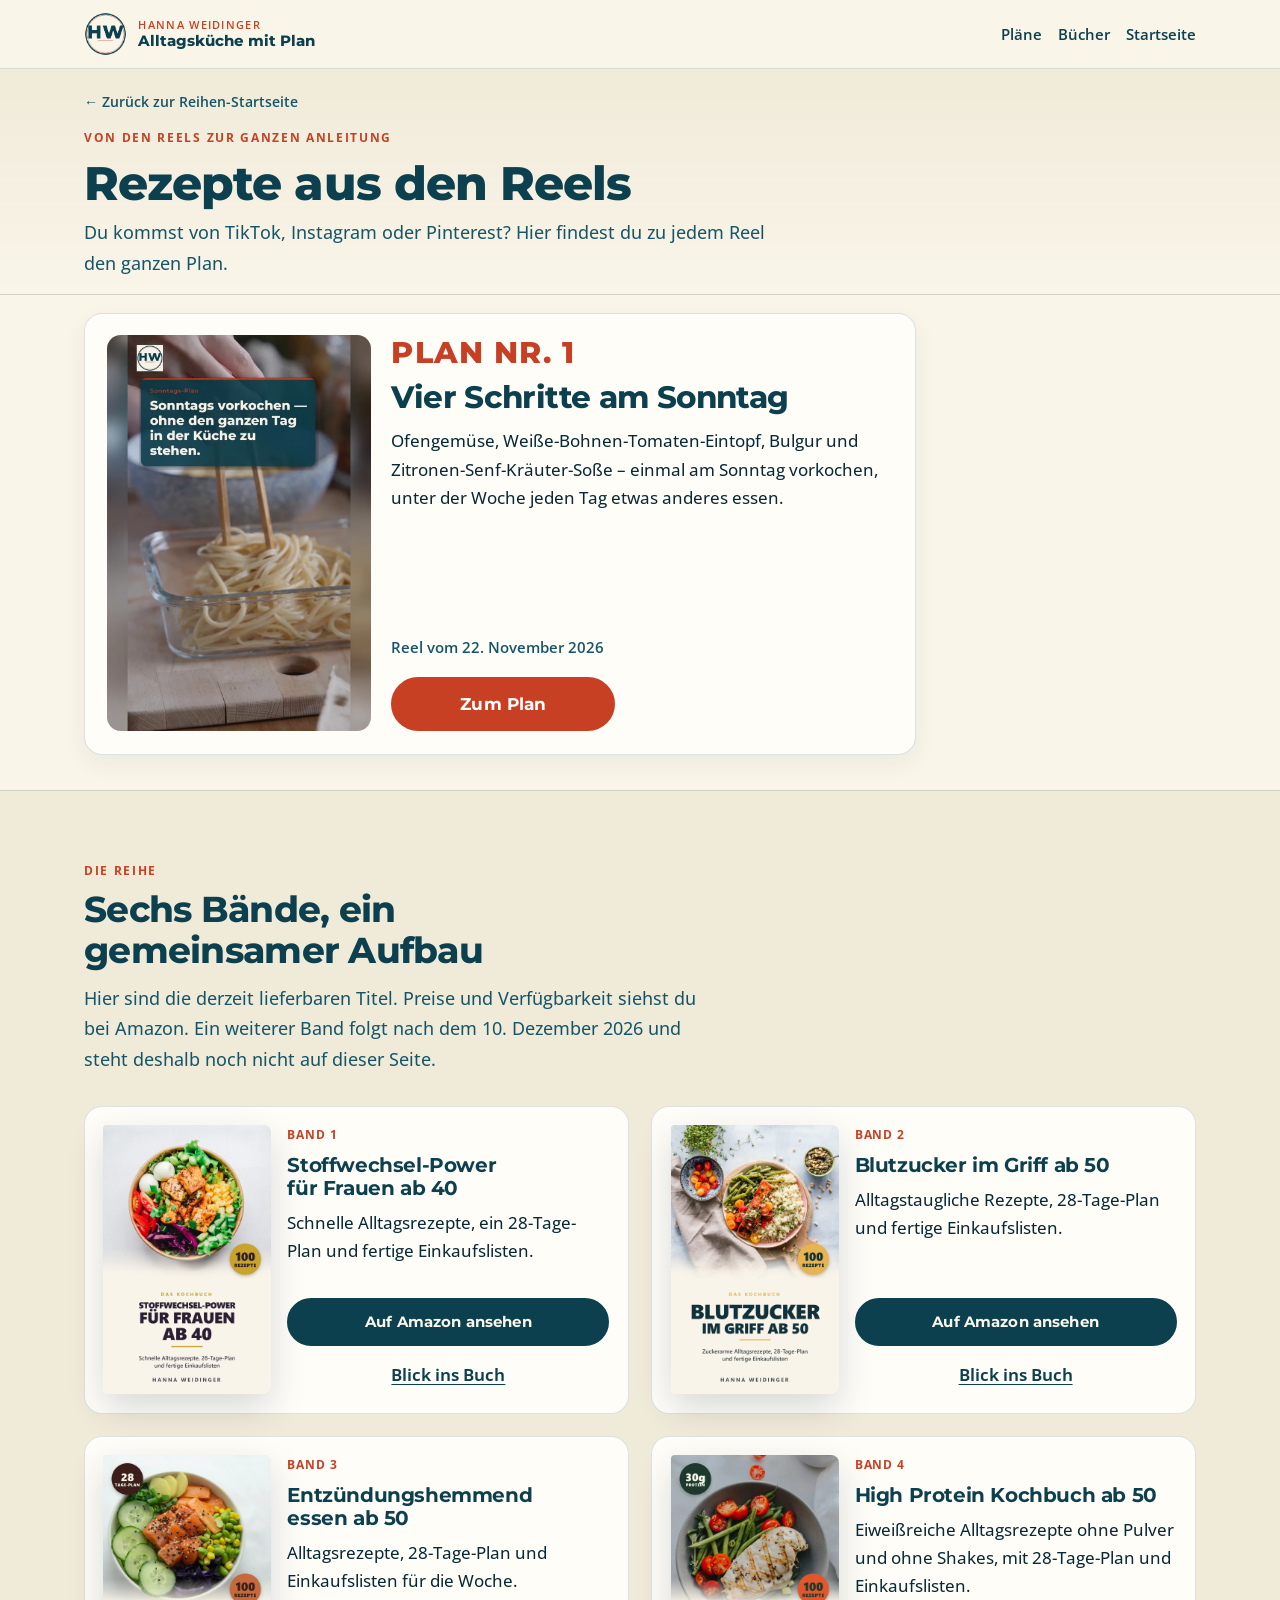
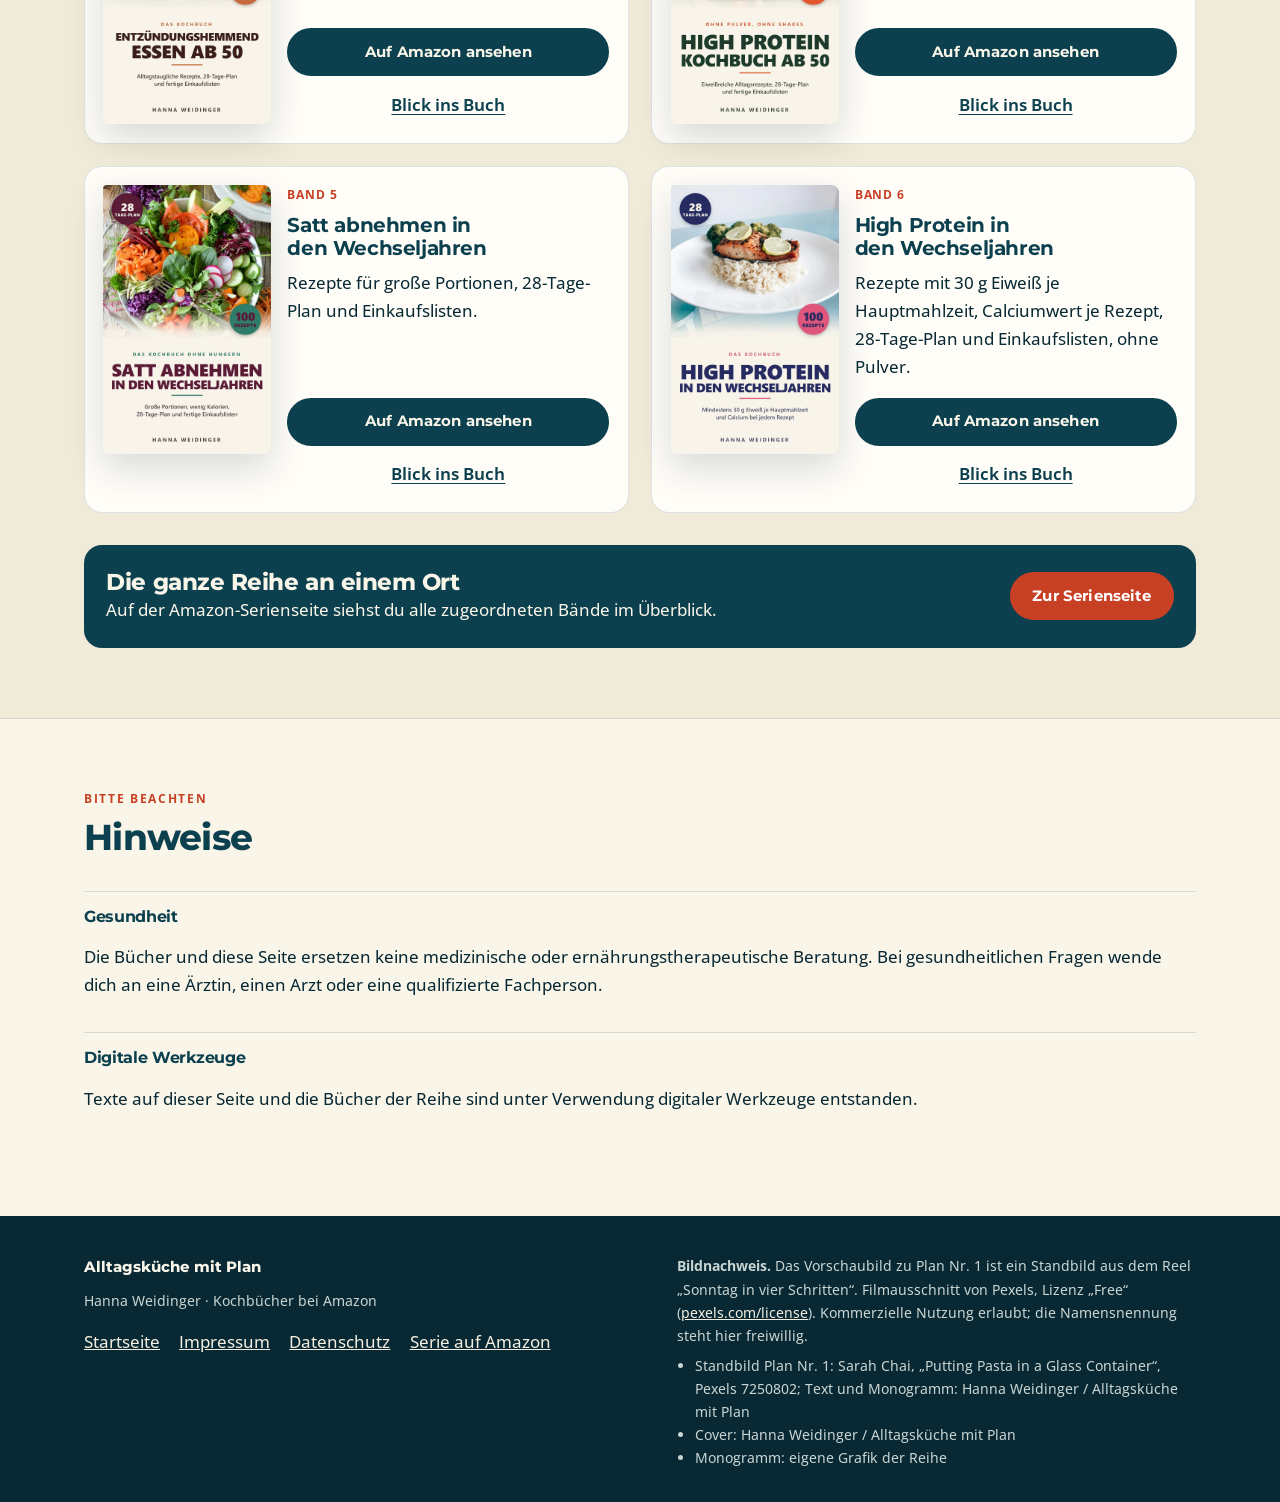
==== reels/index.html @ f283e5f1 "Uebersicht Rezepte aus den Reels (Plan Nr. 1) als Bio-Ziel" ====
<!DOCTYPE html>
<html lang="de-AT">
<head>
  <meta charset="utf-8">
  <meta name="viewport" content="width=device-width, initial-scale=1">
  <title>Rezepte aus den Reels | Alltagsküche mit Plan</title>
  <meta name="description" content="Du kommst von TikTok, Instagram oder Pinterest? Hier findest du zu jedem Reel von Hanna Weidinger den ganzen Plan – aktuell Plan Nr. 1: Vier Schritte am Sonntag.">
  <meta name="robots" content="index, follow">
  <link rel="icon" href="../assets/img/favicon.png" type="image/png">
  <link rel="stylesheet" href="../assets/css/style.css">
</head>
<body>
  <a class="skip" href="#inhalt">Zum Inhalt springen</a>
  <header class="site-header">
    <div class="header-inner">
      <a class="brand" href="../index.html" data-keep-src>
        <img src="../assets/img/logo-hw.png" width="64" height="64" alt="">
        <span class="brand-text">
          <span class="brand-kicker">Hanna Weidinger</span>
          <span class="brand-name">Alltagsküche mit Plan</span>
        </span>
      </a>
      <nav class="nav" aria-label="Seitenabschnitte">
        <a href="#plaene">Pläne</a>
        <a href="#buecher">Bücher</a>
        <a href="../index.html" data-keep-src>Startseite</a>
      </nav>
    </div>
  </header>

  <main id="inhalt">
    <section class="plan-hero reels-hero" aria-labelledby="reels-title">
      <div class="wrap">
        <a class="plan-breadcrumb" href="../index.html" data-keep-src>&larr; Zurück zur Reihen-Startseite</a>
        <p class="eyebrow">Von den Reels zur ganzen Anleitung</p>
        <h1 id="reels-title">Rezepte aus den Reels</h1>
        <p class="lede">Du kommst von TikTok, Instagram oder Pinterest? Hier findest du zu jedem Reel den ganzen Plan.</p>
      </div>
    </section>

    <section class="section section-reels" id="plaene" aria-labelledby="plaene-title">
      <div class="wrap">
        <h2 id="plaene-title" class="visually-hidden">Nummerierte Pläne zu den Reels</h2>
        <script type="application/json" id="reels-data">
{
  "reels": [
    {
      "nr": 1,
      "titel": "Vier Schritte am Sonntag",
      "slug": "sonntag-vier-schritte",
      "datum": "2026-11-22",
      "datum_anzeige": "Reel vom 22. November 2026",
      "beschreibung": "Ofengemüse, Weiße-Bohnen-Tomaten-Eintopf, Bulgur und Zitronen-Senf-Kräuter-Soße – einmal am Sonntag vorkochen, unter der Woche jeden Tag etwas anderes essen.",
      "bild": "../assets/img/reels/plan-01-sonntag.jpg",
      "bild_webp": "../assets/img/reels/plan-01-sonntag.webp",
      "bild_breite": 800,
      "bild_hoehe": 1200,
      "bild_alt": "Standbild aus dem Reel „Vier Schritte am Sonntag“: Hände legen gekochte Nudeln in eine Glasbox, darüber der Text „Sonntags vorkochen — ohne den ganzen Tag in der Küche zu stehen.“",
      "plan_url": "../plan/sonntag-vier-schritte/"
    }
  ]
}
        </script>
        <div class="reel-list" id="reels-list">
          <article class="reel-card" id="plan-1">
            <p class="reel-nr">Plan Nr. 1</p>
            <h2>Vier Schritte am Sonntag</h2>
            <figure class="reel-photo">
              <picture>
                <source type="image/webp" srcset="../assets/img/reels/plan-01-sonntag.webp">
                <img src="../assets/img/reels/plan-01-sonntag.jpg" width="800" height="1200" alt="Standbild aus dem Reel „Vier Schritte am Sonntag“: Hände legen gekochte Nudeln in eine Glasbox, darüber der Text „Sonntags vorkochen — ohne den ganzen Tag in der Küche zu stehen.“" decoding="async" fetchpriority="high">
              </picture>
            </figure>
            <p class="reel-desc">Ofengemüse, Weiße-Bohnen-Tomaten-Eintopf, Bulgur und Zitronen-Senf-Kräuter-Soße – einmal am Sonntag vorkochen, unter der Woche jeden Tag etwas anderes essen.</p>
            <p class="reel-date"><time datetime="2026-11-22">Reel vom 22. November 2026</time></p>
            <a class="btn btn-primary" href="../plan/sonntag-vier-schritte/" data-keep-src>Zum Plan</a>
          </article>
        </div>
      </div>
    </section>

    <section class="section section-alt" id="buecher" aria-labelledby="buecher-title">
      <div class="wrap">
        <div class="section-head">
          <p class="eyebrow">Die Reihe</p>
          <h2 id="buecher-title"><span class="only-before-band7">Sechs Bände, ein gemeinsamer Aufbau</span><span class="only-after-band7">Sieben Bände, ein gemeinsamer Aufbau</span></h2>
          <p class="lede">Hier sind die derzeit lieferbaren Titel. Preise und Verfügbarkeit siehst du bei Amazon. <span class="only-before-band7">Ein weiterer Band folgt nach dem 10. Dezember 2026 und steht deshalb noch nicht auf dieser Seite.</span></p>
        </div>
        <div class="book-grid">

          <article class="book">
            <div class="cover-wrap">
              <picture>
                <source type="image/webp" srcset="../assets/img/covers/B0H8K92LJ7.webp">
                <img src="../assets/img/covers/B0H8K92LJ7.jpg" width="900" height="1440" alt="Cover: Stoffwechsel-Power für Frauen ab 40 – eine bunte Schüssel mit Lachs und Gemüse." loading="lazy" decoding="async">
              </picture>
            </div>
            <div class="book-body">
              <p class="book-kicker">Band 1</p>
              <h3>Stoffwechsel-Power für Frauen ab 40</h3>
              <p>Schnelle Alltagsrezepte, ein 28-Tage-Plan und fertige Einkaufslisten.</p>
              <div class="book-actions">
                <a class="btn btn-petrol" data-amazon="stoffwechsel" href="https://www.amazon.de/dp/B0H8K92LJ7">Auf Amazon ansehen</a>
                <a class="link-look" data-amazon="stoffwechsel" href="https://www.amazon.de/dp/B0H8K92LJ7">Blick ins Buch</a>
              </div>
            </div>
          </article>

          <article class="book">
            <div class="cover-wrap">
              <picture>
                <source type="image/webp" srcset="../assets/img/covers/B0HGND8NGN.webp">
                <img src="../assets/img/covers/B0HGND8NGN.jpg" width="900" height="1440" alt="Cover: Blutzucker im Griff ab 50 – eine Schüssel mit Joghurt, Beeren und Samen." loading="lazy" decoding="async">
              </picture>
            </div>
            <div class="book-body">
              <p class="book-kicker">Band 2</p>
              <h3>Blutzucker im Griff ab 50</h3>
              <p>Alltagstaugliche Rezepte, 28-Tage-Plan und fertige Einkaufslisten.</p>
              <div class="book-actions">
                <a class="btn btn-petrol" data-amazon="blutzucker" href="https://www.amazon.de/dp/B0HGND8NGN">Auf Amazon ansehen</a>
                <a class="link-look" data-amazon="blutzucker" href="https://www.amazon.de/dp/B0HGND8NGN">Blick ins Buch</a>
              </div>
            </div>
          </article>

          <article class="book">
            <div class="cover-wrap">
              <picture>
                <source type="image/webp" srcset="../assets/img/covers/B0HGVFPYQG.webp">
                <img src="../assets/img/covers/B0HGVFPYQG.jpg" width="900" height="1440" alt="Cover: Entzündungshemmend essen ab 50 – Lachs mit Gurke und Kräutern." loading="lazy" decoding="async">
              </picture>
            </div>
            <div class="book-body">
              <p class="book-kicker">Band 3</p>
              <h3>Entzündungshemmend essen ab 50</h3>
              <p>Alltagsrezepte, 28-Tage-Plan und Einkaufslisten für die Woche.</p>
              <div class="book-actions">
                <a class="btn btn-petrol" data-amazon="entzuendungshemmend" href="https://www.amazon.de/dp/B0HGVFPYQG">Auf Amazon ansehen</a>
                <a class="link-look" data-amazon="entzuendungshemmend" href="https://www.amazon.de/dp/B0HGVFPYQG">Blick ins Buch</a>
              </div>
            </div>
          </article>

          <article class="book">
            <div class="cover-wrap">
              <picture>
                <source type="image/webp" srcset="../assets/img/covers/B0HJL24Z7N.webp">
                <img src="../assets/img/covers/B0HJL24Z7N.jpg" width="900" height="1440" alt="Cover: High Protein Kochbuch ab 50 – eine Schüssel mit Hähnchen und buntem Gemüse." loading="lazy" decoding="async">
              </picture>
            </div>
            <div class="book-body">
              <p class="book-kicker">Band 4</p>
              <h3>High Protein Kochbuch ab 50</h3>
              <p>Eiweißreiche Alltagsrezepte ohne Pulver und ohne Shakes, mit 28-Tage-Plan und Einkaufslisten.</p>
              <div class="book-actions">
                <a class="btn btn-petrol" data-amazon="highprotein50" href="https://www.amazon.de/dp/B0HJL24Z7N">Auf Amazon ansehen</a>
                <a class="link-look" data-amazon="highprotein50" href="https://www.amazon.de/dp/B0HJL24Z7N">Blick ins Buch</a>
              </div>
            </div>
          </article>

          <article class="book">
            <div class="cover-wrap">
              <picture>
                <source type="image/webp" srcset="../assets/img/covers/B0HL6VFT3N.webp">
                <img src="../assets/img/covers/B0HL6VFT3N.jpg" width="900" height="1440" alt="Cover: Satt abnehmen in den Wechseljahren – eine Schüssel mit buntem Gemüse und Hülsenfrüchten." loading="lazy" decoding="async">
              </picture>
            </div>
            <div class="book-body">
              <p class="book-kicker">Band 5</p>
              <h3>Satt abnehmen in den Wechseljahren</h3>
              <p>Rezepte für große Portionen, 28-Tage-Plan und Einkaufslisten.</p>
              <div class="book-actions">
                <a class="btn btn-petrol" data-amazon="wechseljahre" href="https://www.amazon.de/dp/B0HL6VFT3N">Auf Amazon ansehen</a>
                <a class="link-look" data-amazon="wechseljahre" href="https://www.amazon.de/dp/B0HL6VFT3N">Blick ins Buch</a>
              </div>
            </div>
          </article>

          <article class="book">
            <div class="cover-wrap">
              <picture>
                <source type="image/webp" srcset="../assets/img/covers/B0HP7FHZK2.webp">
                <img src="../assets/img/covers/B0HP7FHZK2.jpg" width="900" height="1440" alt="Cover: High Protein in den Wechseljahren – Lachs auf Reis mit Gemüse." loading="lazy" decoding="async">
              </picture>
            </div>
            <div class="book-body">
              <p class="book-kicker">Band 6</p>
              <h3>High Protein in den Wechseljahren</h3>
              <p>Rezepte mit 30&nbsp;g Eiweiß je Hauptmahlzeit, Calciumwert je Rezept, 28-Tage-Plan und Einkaufslisten, ohne Pulver.</p>
              <div class="book-actions">
                <a class="btn btn-petrol" data-amazon="highproteinwj" href="https://www.amazon.de/dp/B0HP7FHZK2">Auf Amazon ansehen</a>
                <a class="link-look" data-amazon="highproteinwj" href="https://www.amazon.de/dp/B0HP7FHZK2">Blick ins Buch</a>
              </div>
            </div>
          </article>

          <!-- Band 7 Meal Prep. Ausgeblendet, bis SHOW_BAND7_MEALPREP in assets/js/amazon-links.js auf true steht (ab/nach 10.12.2026). -->
          <article class="book" data-band="mealprep" hidden>
            <div class="cover-wrap">
              <picture>
                <source type="image/webp" srcset="../assets/img/covers/B0HRT6TCG7.webp">
                <img src="../assets/img/covers/B0HRT6TCG7.jpg" width="900" height="1440" alt="Cover: Meal Prep für die Arbeitswoche – vorbereitete Boxen mit Curry, Reis, Avocado und Gemüse." loading="lazy" decoding="async">
              </picture>
            </div>
            <div class="book-body">
              <p class="book-kicker">Band 7</p>
              <h3>Meal Prep für die Arbeitswoche</h3>
              <p>Das Kochbuch mit 8 Wochenplänen und 100 Gerichten: sonntags vorkochen, jeden Tag anders.</p>
              <div class="book-actions">
                <a class="btn btn-petrol" data-amazon="mealprep" href="https://www.amazon.de/dp/B0HRT6TCG7">Auf Amazon ansehen</a>
                <a class="link-look" data-amazon="mealprep" href="https://www.amazon.de/dp/B0HRT6TCG7">Blick ins Buch</a>
              </div>
            </div>
          </article>

        </div>

        <div class="series-cta">
          <div>
            <h2>Die ganze Reihe an einem Ort</h2>
            <p>Auf der Amazon-Serienseite siehst du alle zugeordneten Bände im Überblick.</p>
          </div>
          <a class="btn btn-primary" data-amazon="serie" href="https://www.amazon.de/dp/B0HHGNQ95L">Zur Serienseite</a>
        </div>
      </div>
    </section>

    <section class="section" id="hinweise" aria-labelledby="hinweise-title">
      <div class="wrap">
        <div class="section-head">
          <p class="eyebrow">Bitte beachten</p>
          <h2 id="hinweise-title">Hinweise</h2>
        </div>
        <div class="notes">
          <div class="note">
            <h3>Gesundheit</h3>
            <p>Die Bücher und diese Seite ersetzen keine medizinische oder ernährungstherapeutische Beratung. Bei gesundheitlichen Fragen wende dich an eine Ärztin, einen Arzt oder eine qualifizierte Fachperson.</p>
          </div>
          <div class="note">
            <h3>Digitale Werkzeuge</h3>
            <p>Texte auf dieser Seite und die Bücher der Reihe sind unter Verwendung digitaler Werkzeuge entstanden.</p>
          </div>
        </div>
      </div>
    </section>
  </main>

  <footer class="site-footer">
    <div class="wrap footer-grid">
      <div>
        <p class="brand-name" style="font-family:Montserrat,sans-serif;font-weight:750;color:#f9f5e9;margin:0 0 .6rem;">Alltagsküche mit Plan</p>
        <p class="credits" style="margin:0 0 1rem;">Hanna Weidinger · Kochbücher bei Amazon</p>
        <div class="footer-links">
          <a href="../index.html" data-keep-src>Startseite</a>
          <a href="../impressum.html">Impressum</a>
          <a href="../datenschutz.html">Datenschutz</a>
          <a data-amazon="serie" href="https://www.amazon.de/dp/B0HHGNQ95L">Serie auf Amazon</a>
        </div>
      </div>
      <div class="credits">
        <p style="margin:0 0 .4rem;"><strong>Bildnachweis.</strong> Das Vorschaubild zu Plan Nr. 1 ist ein Standbild aus dem Reel „Sonntag in vier Schritten“. Filmausschnitt von Pexels, Lizenz „Free“ (<a href="https://www.pexels.com/license/">pexels.com/license</a>). Kommerzielle Nutzung erlaubt; die Namensnennung steht hier freiwillig.</p>
        <ul>
          <li>Standbild Plan Nr. 1: Sarah Chai, „Putting Pasta in a Glass Container“, Pexels 7250802; Text und Monogramm: Hanna Weidinger / Alltagsküche mit Plan</li>
          <li>Cover: Hanna Weidinger / Alltagsküche mit Plan</li>
          <li>Monogramm: eigene Grafik der Reihe</li>
        </ul>
      </div>
    </div>
  </footer>
  <script src="../assets/js/amazon-links.js"></script>
  <script src="../assets/js/reels-list.js"></script>
</body>
</html>
---- assets/css/style.css ----
/* Alltagsküche mit Plan — lokale statische Seite, Reihenlook V1b
   Creme 249,245,233 / Petrol 12,64,78 / Tomate 200,64,36
   Schriften lokal, keine externen Requests. */

@font-face {
  font-family: "Montserrat";
  src: url("../fonts/Montserrat-VariableFont_wght.ttf") format("truetype");
  font-weight: 100 900;
  font-style: normal;
  font-display: swap;
}
@font-face {
  font-family: "Open Sans";
  src: url("../fonts/OpenSans-VariableFont_wdth,wght.ttf") format("truetype");
  font-weight: 100 900;
  font-style: normal;
  font-display: swap;
}

:root {
  --creme: #f9f5e9;
  --creme-deep: #f0ead8;
  --petrol: #0c404e;
  --petrol-soft: #165568;
  --petrol-ink: #082833;
  --tomato: #c84024;
  --tomato-deep: #a8331c;
  --paper: #fffdf8;
  --line: rgba(12, 64, 78, 0.14);
  --shadow: 0 14px 36px rgba(8, 40, 51, 0.16);
  --radius: 14px;
  --max: 72rem;
  --header-h: 4.25rem;
  --text: 1.0625rem;
  --leading: 1.65;
}

*, *::before, *::after { box-sizing: border-box; }
html { scroll-behavior: smooth; }
@media (prefers-reduced-motion: reduce) {
  html { scroll-behavior: auto; }
  * { animation: none !important; transition: none !important; }
}
body {
  margin: 0;
  background: var(--creme);
  color: var(--petrol-ink);
  font-family: "Open Sans", "Segoe UI", sans-serif;
  font-size: var(--text);
  font-weight: 450;
  line-height: var(--leading);
}
img { max-width: 100%; height: auto; display: block; }
a { color: var(--petrol-soft); }
a:hover { color: var(--tomato); }
:focus-visible {
  outline: 3px solid var(--tomato);
  outline-offset: 3px;
}

.skip {
  position: absolute;
  left: 1rem;
  top: -4rem;
  background: var(--petrol);
  color: var(--creme);
  padding: 0.6rem 1rem;
  z-index: 200;
}
.skip:focus { top: 0.6rem; }

/* Header */
.site-header {
  position: sticky;
  top: 0;
  z-index: 50;
  background: rgba(249, 245, 233, 0.94);
  backdrop-filter: blur(10px);
  border-bottom: 1px solid var(--line);
}
.header-inner {
  max-width: var(--max);
  margin: 0 auto;
  padding: 0.55rem 1.25rem;
  display: flex;
  align-items: center;
  justify-content: space-between;
  flex-wrap: wrap;
  gap: 0.45rem 1rem;
  min-height: var(--header-h);
}
.brand {
  display: flex;
  align-items: center;
  gap: 0.7rem;
  text-decoration: none;
  color: var(--petrol);
  min-width: 0;
}
.brand img {
  width: 2.7rem;
  height: 2.7rem;
  border-radius: 50%;
  flex-shrink: 0;
}
.brand-text { display: flex; flex-direction: column; line-height: 1.15; }
.brand-kicker {
  font-family: "Open Sans", sans-serif;
  font-size: 0.68rem;
  letter-spacing: 0.12em;
  text-transform: uppercase;
  font-weight: 600;
  color: var(--tomato);
}
.brand-name {
  font-family: "Montserrat", sans-serif;
  font-weight: 750;
  font-size: 0.95rem;
  text-wrap: balance;
}
.nav {
  display: flex;
  flex-wrap: wrap;
  gap: 0.35rem 1rem;
  justify-content: flex-end;
}
.nav a {
  text-decoration: none;
  color: var(--petrol);
  font-weight: 600;
  font-size: 0.92rem;
}
.nav a:hover { color: var(--tomato); }

/* Layout helpers */
.wrap {
  max-width: var(--max);
  margin: 0 auto;
  padding: 0 1.25rem;
}
.section { padding: 3.5rem 0; }
.section-head {
  max-width: 40rem;
  margin-bottom: 2rem;
}
.eyebrow {
  font-family: "Open Sans", sans-serif;
  font-size: 0.75rem;
  font-weight: 700;
  letter-spacing: 0.14em;
  text-transform: uppercase;
  color: var(--tomato);
  margin: 0 0 0.5rem;
}
h1, h2, h3, .display {
  font-family: "Montserrat", sans-serif;
  color: var(--petrol);
  letter-spacing: -0.02em;
  line-height: 1.15;
  text-wrap: balance;
  margin: 0 0 0.7rem;
}
h1, .display { font-weight: 800; font-size: clamp(2rem, 6vw, 3.6rem); }
h2 { font-weight: 750; font-size: clamp(1.6rem, 3.4vw, 2.25rem); }
h3 { font-weight: 700; font-size: 1.15rem; }
.lede {
  font-size: 1.15rem;
  color: var(--petrol-soft);
  text-wrap: pretty;
  margin: 0;
}
.muted { color: var(--petrol-soft); }

/* Hero */
.hero {
  position: relative;
  min-height: 26rem;
  height: 74svh;
  max-height: 38rem;
  display: grid;
  align-items: end;
  color: var(--petrol-ink);
  isolation: isolate;
}
.hero-photo {
  position: absolute;
  inset: 0;
  z-index: -2;
  width: 100%;
  height: 100%;
  object-fit: cover;
  object-position: center 45%;
}
.hero::after {
  content: "";
  position: absolute;
  inset: 0;
  z-index: -1;
  background:
    linear-gradient(180deg, rgba(8, 40, 51, 0.08) 0%, rgba(8, 40, 51, 0.18) 45%, rgba(8, 40, 51, 0.42) 100%);
}
.hero-inner {
  max-width: var(--max);
  margin: 0 auto;
  padding: 1.5rem 1.25rem 1.6rem;
  width: 100%;
}
.hero-card {
  background: var(--creme);
  color: var(--petrol-ink);
  padding: 1.25rem 1.2rem 1.35rem;
  border-radius: 18px;
  max-width: 34rem;
  box-shadow: var(--shadow);
}
.hero h1 { color: var(--petrol); max-width: 14ch; font-size: clamp(1.75rem, 5.2vw, 3rem); }
.hero .lede { color: var(--petrol-soft); max-width: 36rem; margin-bottom: 1.2rem; }
.hero-actions { display: flex; flex-wrap: wrap; gap: 0.65rem; }

.btn {
  display: inline-flex;
  align-items: center;
  justify-content: center;
  gap: 0.4rem;
  text-decoration: none;
  font-family: "Montserrat", sans-serif;
  font-weight: 700;
  font-size: 0.95rem;
  letter-spacing: 0.01em;
  border-radius: 999px;
  padding: 0.8rem 1.25rem;
  border: 2px solid transparent;
  cursor: pointer;
  line-height: 1.2;
  white-space: nowrap;
}
.btn-primary {
  background: var(--tomato);
  color: #fff;
  border-color: var(--tomato);
}
.btn-primary:hover { background: var(--tomato-deep); border-color: var(--tomato-deep); color: #fff; }
.btn-ghost {
  background: transparent;
  color: var(--creme);
  border-color: rgba(249, 245, 233, 0.7);
}
.btn-ghost:hover { background: var(--creme); color: var(--petrol); }
.btn-petrol {
  background: var(--petrol);
  color: var(--creme);
  border-color: var(--petrol);
}
.btn-petrol:hover { background: var(--petrol-soft); color: var(--creme); }
.btn-line {
  background: transparent;
  color: var(--petrol);
  border-color: var(--petrol);
}
.btn-line:hover { background: var(--petrol); color: var(--creme); }
.btn-block { width: 100%; }

/* Intro */
.intro-grid {
  display: grid;
  gap: 1rem;
  grid-template-columns: 1fr;
}
.point {
  background: var(--paper);
  border: 1px solid var(--line);
  border-radius: var(--radius);
  padding: 1.2rem 1.25rem 1.3rem;
}
.point h3 { margin-bottom: 0.35rem; }
.point p { margin: 0; text-wrap: pretty; }

/* Books */
.book-grid {
  display: grid;
  gap: 1.4rem;
  grid-template-columns: 1fr;
}
.book {
  background: var(--paper);
  border: 1px solid var(--line);
  border-radius: 18px;
  padding: 1rem;
  display: grid;
  gap: 1rem;
  grid-template-columns: 1fr;
  box-shadow: 0 1px 0 rgba(255,255,255,0.8) inset;
}
.cover-wrap {
  margin: 0 auto;
  width: min(100%, 16rem);
}
.cover-wrap picture { display: block; width: 100%; }
.cover-wrap img {
  width: 100%;
  aspect-ratio: 5 / 8;
  object-fit: cover;
  object-position: top center;
  border-radius: 4px 8px 8px 4px;
  box-shadow: var(--shadow);
  background: var(--creme-deep);
}
.only-after-band7 { display: none; }
html[data-show-band7="true"] .only-before-band7 { display: none; }
html[data-show-band7="true"] .only-after-band7 { display: inline; }
.book[hidden] { display: none !important; }
.book-body { display: flex; flex-direction: column; gap: 0.55rem; }
.book-kicker {
  font-size: 0.75rem;
  font-weight: 700;
  letter-spacing: 0.08em;
  text-transform: uppercase;
  color: var(--tomato);
  margin: 0;
}
.book h3 { font-size: 1.25rem; margin: 0; }
.book p { margin: 0; }
.book-actions {
  display: flex;
  flex-direction: column;
  gap: 0.55rem;
  margin-top: auto;
  padding-top: 0.5rem;
}
.link-look {
  text-align: center;
  font-weight: 650;
  text-decoration: underline;
  text-underline-offset: 0.18em;
  color: var(--petrol);
  padding: 0.35rem;
}
.series-cta {
  margin-top: 2rem;
  padding: 1.5rem 1.4rem;
  background: var(--petrol);
  color: var(--creme);
  border-radius: 18px;
  display: flex;
  flex-direction: column;
  gap: 1rem;
  align-items: flex-start;
}
.series-cta h2, .series-cta p { color: var(--creme); margin: 0; }
.series-cta h2 { font-size: 1.45rem; }

/* Recipe */
.recipe {
  display: grid;
  gap: 1.5rem;
}
.recipe-photo {
  border-radius: 18px;
  overflow: hidden;
  box-shadow: var(--shadow);
}
.recipe-photo img {
  width: 100%;
  aspect-ratio: 4 / 5;
  object-fit: cover;
}
.recipe-card {
  background: var(--paper);
  border-radius: 18px;
  border: 1px solid var(--line);
  border-left: 6px solid var(--petrol);
  padding: 1.4rem 1.3rem 1.6rem;
}
.recipe-meta {
  display: flex;
  flex-wrap: wrap;
  gap: 0.5rem 1.1rem;
  margin: 0 0 1rem;
  font-size: 0.9rem;
  font-weight: 600;
  color: var(--petrol-soft);
}
.recipe-note {
  background: var(--creme-deep);
  border-radius: 10px;
  padding: 0.75rem 0.9rem;
  font-size: 0.92rem;
  margin: 0 0 1.1rem;
}
.recipe-card h3, .recipe-card h4 { margin-top: 1rem; font-size: 1.15rem; }
.recipe-card ul, .recipe-card ol { margin: 0.3rem 0 0; padding-left: 1.15rem; }
.recipe-card li { margin: 0.25rem 0; }

/* FAQ */
.faq { display: grid; gap: 0.6rem; }
details {
  background: var(--paper);
  border: 1px solid var(--line);
  border-radius: 12px;
  padding: 0.2rem 1rem;
}
summary {
  cursor: pointer;
  font-family: "Montserrat", sans-serif;
  font-weight: 700;
  color: var(--petrol);
  padding: 0.9rem 0;
  list-style: none;
}
summary::-webkit-details-marker { display: none; }
summary::after {
  content: "+";
  float: right;
  color: var(--tomato);
  font-weight: 800;
}
details[open] summary::after { content: "–"; }
details p { margin: 0 0 1rem; text-wrap: pretty; }

.notes {
  display: grid;
  gap: 1rem;
}
.note {
  border-top: 1px solid var(--line);
  padding-top: 1rem;
}
.note h3 { font-size: 1rem; }

/* Footer + subpages */
.site-footer {
  background: var(--petrol-ink);
  color: #e7efe8;
  padding: 2.4rem 0 2rem;
  margin-top: 1rem;
}
.site-footer a { color: #f3eee0; }
.footer-grid {
  display: grid;
  gap: 1.4rem;
}
.footer-links { display: flex; flex-wrap: wrap; gap: 0.8rem 1.2rem; }
.credits { font-size: 0.88rem; color: #c9d5d3; }
.credits ul { margin: 0.4rem 0 0; padding-left: 1.1rem; }
.placeholder {
  display: inline;
  background: #ffe08a;
  color: #3a2a00;
  font-weight: 700;
  padding: 0.05em 0.28em;
  border-radius: 3px;
  -webkit-box-decoration-break: clone;
  box-decoration-break: clone;
}
.legal {
  padding: 5.5rem 0 3rem;
}
.legal .prose { max-width: 42rem; }
.legal .prose p, .legal .prose li { text-wrap: pretty; }
.legal h1 { font-size: clamp(1.8rem, 4vw, 2.4rem); }

@media (min-width: 640px) {
  .intro-grid { grid-template-columns: repeat(3, 1fr); }
  .book {
    grid-template-columns: 10.5rem 1fr;
    align-items: stretch;
    padding: 1.15rem;
  }
  .cover-wrap { width: 10.5rem; margin: 0; }
  .book-actions { flex-direction: row; flex-wrap: wrap; }
  .book-actions .btn { flex: 1 1 11rem; }
  .book-actions .link-look { flex: 1 1 8rem; align-self: center; }
  .series-cta { flex-direction: row; align-items: center; justify-content: space-between; }
}
@media (min-width: 900px) {
  .book-grid { grid-template-columns: 1fr 1fr; }
  .recipe { grid-template-columns: 0.9fr 1.1fr; align-items: start; }
  .recipe-photo img { aspect-ratio: 4 / 5; }
  .footer-grid { grid-template-columns: 1.1fr 1fr; }
  .section { padding: 4.4rem 0; }
}

@media (max-width: 639px) {
  .header-inner { padding-top: 0.7rem; padding-bottom: 0.7rem; }
  .nav { width: 100%; justify-content: flex-start; gap: 0.85rem 1.05rem; }
  .brand-kicker { font-size: 0.62rem; }
  .brand-name { font-size: 0.9rem; }
  .hero { min-height: 26rem; height: 28rem; max-height: 30rem; }
  .hero-photo { object-position: center 38%; }
  .hero-inner { padding: 0.7rem 1rem 0.85rem; }
  .hero-card { padding: 0.85rem 0.95rem 1rem; }
  .hero h1 { font-size: 1.7rem; margin-bottom: 0.4rem; }
  .hero .lede { font-size: 0.98rem; margin-bottom: 0.75rem; }
  .hero-actions { gap: 0.45rem; }
  .hero-actions .btn { padding: 0.65rem 1rem; font-size: 0.88rem; }
  .header-inner { min-height: 0; padding-top: 0.5rem; padding-bottom: 0.5rem; }
  .brand img { width: 2.3rem; height: 2.3rem; }
  .book-actions .btn { white-space: nowrap; }
}
@media (min-width: 900px) {
  .hero { min-height: 30rem; height: 72svh; max-height: 40rem; }
  .hero-inner { padding-bottom: 2rem; }
}

/* Impressum / Offenlegung */
.legal-list {
  margin: 1.15rem 0 1.8rem;
  border-top: 1px solid var(--line);
}
.legal-row {
  display: grid;
  grid-template-columns: 1fr;
  gap: 0.25rem 1.4rem;
  padding: 0.85rem 0;
  border-bottom: 1px solid var(--line);
}
.legal-row dt {
  font-family: "Montserrat", sans-serif;
  font-weight: 700;
  font-size: 0.78rem;
  letter-spacing: 0.06em;
  text-transform: uppercase;
  color: var(--petrol);
  margin: 0;
}
.legal-row dd { margin: 0; text-wrap: pretty; }
.legal-note,
.conditional {
  background: var(--paper);
  border: 1px solid var(--line);
  border-radius: 12px;
  padding: 1rem 1.15rem;
  margin: 1.1rem 0 1.4rem;
}
.conditional { border-left: 6px solid var(--tomato); }
.conditional h2,
.legal-note h2 { font-size: 1.05rem; margin-top: 0; }
@media (min-width: 640px) {
  .legal-row {
    grid-template-columns: 15rem 1fr;
    align-items: start;
  }
}

/* Startseite: Hinweis-Banner zum Sonntags-Plan */
.plan-banner-wrap {
  padding: 1.25rem 0 0;
}
.plan-banner {
  background: var(--paper);
  border: 1px solid var(--line);
  border-left: 6px solid var(--tomato);
  border-radius: 16px;
  padding: 1.1rem 1.2rem;
  display: flex;
  flex-direction: column;
  gap: 0.9rem;
  align-items: flex-start;
  box-shadow: 0 6px 20px rgba(8, 40, 51, 0.06);
}
.plan-banner-eyebrow {
  font-size: 0.72rem;
  font-weight: 700;
  letter-spacing: 0.12em;
  text-transform: uppercase;
  color: var(--tomato);
  margin: 0 0 0.25rem;
}
.plan-banner h2 {
  font-size: 1.22rem;
  margin: 0 0 0.25rem;
}
.plan-banner p {
  margin: 0;
  color: var(--petrol-soft);
  text-wrap: pretty;
}
@media (min-width: 720px) {
  .plan-banner {
    flex-direction: row;
    align-items: center;
    justify-content: space-between;
    padding: 1.25rem 1.45rem;
  }
}

/* Unterseite: Sonntags-Plan */
.plan-hero {
  background: linear-gradient(180deg, var(--creme-deep) 0%, var(--creme) 100%);
  border-bottom: 1px solid var(--line);
  padding: 2.3rem 0 2.1rem;
}
.plan-breadcrumb {
  display: inline-flex;
  align-items: center;
  gap: 0.4rem;
  font-size: 0.88rem;
  font-weight: 600;
  text-decoration: none;
  color: var(--petrol-soft);
  margin-bottom: 0.9rem;
}
.plan-breadcrumb:hover { color: var(--tomato); }
.plan-hero h1 {
  font-size: clamp(1.85rem, 5.5vw, 2.95rem);
  max-width: 22ch;
  margin-bottom: 0.65rem;
}
.plan-hero .lede {
  max-width: 44rem;
  margin-bottom: 1.15rem;
}
.plan-meta {
  display: flex;
  flex-wrap: wrap;
  gap: 0.5rem;
  margin: 0 0 1.25rem;
}
.plan-pill {
  background: var(--paper);
  border: 1px solid var(--line);
  border-radius: 999px;
  padding: 0.35rem 0.85rem;
  font-size: 0.86rem;
  font-weight: 600;
  color: var(--petrol);
}
.plan-jump {
  display: flex;
  flex-wrap: wrap;
  gap: 0.55rem;
}
.plan-callout {
  background: var(--paper);
  border: 1px solid var(--line);
  border-left: 6px solid var(--petrol);
  border-radius: var(--radius);
  padding: 1rem 1.15rem;
  margin-top: 1.25rem;
  font-size: 0.95rem;
  max-width: 52rem;
}
.plan-callout p { margin: 0; }
.plan-callout p + p { margin-top: 0.5rem; }

/* 4-Schritte-Übersicht */
.steps-grid {
  display: grid;
  gap: 0.9rem;
  grid-template-columns: 1fr;
}
.step-card {
  background: var(--paper);
  border: 1px solid var(--line);
  border-radius: var(--radius);
  padding: 1.1rem 1.15rem;
}
.step-num {
  font-family: "Montserrat", sans-serif;
  font-size: 0.74rem;
  font-weight: 800;
  letter-spacing: 0.1em;
  text-transform: uppercase;
  color: var(--tomato);
  margin: 0 0 0.25rem;
}
.step-card h3 { margin-bottom: 0.3rem; font-size: 1.1rem; }
.step-card p { margin: 0; font-size: 0.96rem; color: var(--petrol-soft); }
@media (min-width: 640px) {
  .steps-grid { grid-template-columns: repeat(2, 1fr); }
}
@media (min-width: 960px) {
  .steps-grid { grid-template-columns: repeat(4, 1fr); }
}

/* Einkaufsliste (mobil abhakbar + druckbar) */
.shop-toolbar {
  display: flex;
  flex-wrap: wrap;
  align-items: center;
  gap: 0.65rem;
  margin-bottom: 1.25rem;
}
.shop-grid {
  display: grid;
  gap: 1rem;
  grid-template-columns: 1fr;
}
.shop-group {
  background: var(--paper);
  border: 1px solid var(--line);
  border-radius: 16px;
  padding: 1.1rem 1.15rem 1.2rem;
}
.shop-group h3 {
  font-size: 1.05rem;
  margin: 0 0 0.65rem;
  padding-bottom: 0.45rem;
  border-bottom: 1px solid var(--line);
}
.shop-list {
  list-style: none;
  margin: 0;
  padding: 0;
  display: grid;
  gap: 0.2rem;
}
.shop-check label {
  display: flex;
  align-items: flex-start;
  gap: 0.65rem;
  padding: 0.42rem 0.25rem;
  min-height: 2.5rem;
  cursor: pointer;
  border-radius: 8px;
}
.shop-check label:hover { background: var(--creme); }
.shop-check input[type="checkbox"] {
  width: 1.2rem;
  height: 1.2rem;
  margin-top: 0.18rem;
  accent-color: var(--petrol);
  flex-shrink: 0;
  cursor: pointer;
}
.shop-check input[type="checkbox"]:checked + span {
  text-decoration: line-through;
  color: var(--petrol-soft);
  opacity: 0.72;
}
.shop-qty { font-weight: 700; color: var(--petrol); }
.shop-note {
  margin-top: 1rem;
  background: var(--creme-deep);
  border-radius: 12px;
  padding: 0.9rem 1.05rem;
  font-size: 0.94rem;
}
@media (min-width: 720px) {
  .shop-grid { grid-template-columns: repeat(2, 1fr); }
}
@media (min-width: 1020px) {
  .shop-grid { grid-template-columns: repeat(3, 1fr); }
}

/* Sonntags-Ablauf Zeitleiste */
.timeline {
  display: grid;
  gap: 0.75rem;
}
.tl-row {
  background: var(--paper);
  border: 1px solid var(--line);
  border-radius: var(--radius);
  padding: 1rem 1.1rem;
  display: grid;
  gap: 0.45rem 1.2rem;
  grid-template-columns: 1fr;
}
.tl-time {
  font-family: "Montserrat", sans-serif;
  font-weight: 800;
  font-size: 0.95rem;
  color: var(--tomato);
}
.tl-dur {
  display: block;
  font-family: "Open Sans", sans-serif;
  font-size: 0.8rem;
  font-weight: 600;
  color: var(--petrol-soft);
}
.tl-body h3 { font-size: 1.05rem; margin: 0 0 0.25rem; }
.tl-body p { margin: 0; text-wrap: pretty; }
@media (min-width: 640px) {
  .tl-row { grid-template-columns: 10.5rem 1fr; align-items: start; }
}

/* Bausteine Detail */
.baustein-grid {
  display: grid;
  gap: 1.2rem;
  grid-template-columns: 1fr;
}
.baustein-card {
  background: var(--paper);
  border: 1px solid var(--line);
  border-left: 6px solid var(--petrol);
  border-radius: 16px;
  padding: 1.2rem 1.25rem 1.35rem;
}
.baustein-card h3 { font-size: 1.2rem; margin-bottom: 0.45rem; }
.baustein-card h4 {
  font-family: "Montserrat", sans-serif;
  font-size: 0.9rem;
  text-transform: uppercase;
  letter-spacing: 0.06em;
  color: var(--petrol-soft);
  margin: 1rem 0 0.4rem;
}
.baustein-card ul { margin: 0; padding-left: 1.15rem; }
.baustein-card li { margin: 0.22rem 0; }
.baustein-card p { margin: 0.4rem 0 0; text-wrap: pretty; }
@media (min-width: 820px) {
  .baustein-grid { grid-template-columns: repeat(2, 1fr); }
}

/* Lagerung & Mo-Fr */
.storage-grid {
  display: grid;
  gap: 0.95rem;
  grid-template-columns: 1fr;
}
.storage-card {
  background: var(--paper);
  border: 1px solid var(--line);
  border-radius: var(--radius);
  padding: 1.1rem 1.15rem;
}
.storage-card h3 { font-size: 1.05rem; margin-bottom: 0.35rem; }
.storage-card p { margin: 0; text-wrap: pretty; }
@media (min-width: 720px) {
  .storage-grid { grid-template-columns: repeat(2, 1fr); }
}

.week-grid {
  display: grid;
  gap: 1rem;
  grid-template-columns: 1fr;
}
.day-card {
  background: var(--paper);
  border: 1px solid var(--line);
  border-radius: 16px;
  padding: 1.15rem 1.2rem;
}
.day-tag {
  font-family: "Montserrat", sans-serif;
  font-size: 0.74rem;
  font-weight: 800;
  letter-spacing: 0.1em;
  text-transform: uppercase;
  color: var(--tomato);
  margin: 0 0 0.25rem;
}
.day-card h3 { font-size: 1.12rem; margin: 0 0 0.4rem; }
.day-card p { margin: 0; text-wrap: pretty; }
.day-note {
  margin-top: 0.55rem !important;
  font-size: 0.88rem;
  color: var(--petrol-soft);
}
@media (min-width: 720px) {
  .week-grid { grid-template-columns: repeat(2, 1fr); }
}
@media (min-width: 1020px) {
  .week-grid { grid-template-columns: repeat(3, 1fr); }
}

.section-alt {
  background: var(--creme-deep);
  border-top: 1px solid var(--line);
  border-bottom: 1px solid var(--line);
}

/* Hilfsklasse für sichtbare Überschriften nur für Hilfstechniken */
.visually-hidden {
  position: absolute;
  width: 1px;
  height: 1px;
  padding: 0;
  margin: -1px;
  overflow: hidden;
  clip: rect(0, 0, 0, 0);
  white-space: nowrap;
  border: 0;
}

/* Plan-Seite: kleiner Link zur Reels-Übersicht */
.plan-top-links {
  display: flex;
  flex-wrap: wrap;
  gap: 0.35rem 1.25rem;
  align-items: center;
  margin-bottom: 0.9rem;
}
.plan-top-links .plan-breadcrumb { margin-bottom: 0; }
.plan-reels-link {
  font-size: 0.88rem;
  font-weight: 600;
  text-decoration: none;
  color: var(--tomato);
}
.plan-reels-link:hover { color: var(--tomato-deep); }

/* Übersicht /reels/ */
.reel-list {
  display: grid;
  gap: 1.5rem;
  grid-template-columns: 1fr;
  max-width: 52rem;
}
.reel-card {
  background: var(--paper);
  border: 1px solid var(--line);
  border-radius: 18px;
  padding: 1.15rem 1.1rem 1.25rem;
  box-shadow: 0 8px 24px rgba(8, 40, 51, 0.06);
  display: grid;
  gap: 0.7rem 1.25rem;
  grid-template-columns: 1fr;
}
.reel-nr {
  font-family: "Montserrat", sans-serif;
  font-weight: 800;
  font-size: clamp(1.35rem, 6vw, 1.85rem);
  letter-spacing: 0.04em;
  text-transform: uppercase;
  color: var(--tomato);
  margin: 0;
  line-height: 1.15;
}
.reel-card h2 {
  font-size: clamp(1.35rem, 4.8vw, 1.95rem);
  margin: 0;
  text-wrap: balance;
}
.reel-photo {
  margin: 0;
  border-radius: 14px;
  overflow: hidden;
  background: var(--creme-deep);
}
.reel-photo img {
  width: 100%;
  height: auto;
  aspect-ratio: 3 / 2;
  object-fit: cover;
  object-position: center top;
}
.reel-desc {
  margin: 0;
  text-wrap: pretty;
}
.reel-date {
  margin: 0;
  font-size: 0.95rem;
  font-weight: 600;
  color: var(--petrol-soft);
}
.reel-card .btn {
  min-height: 3.15rem;
  font-size: 1.05rem;
  padding: 0.95rem 1.4rem;
  width: 100%;
  margin-top: 0.15rem;
}
/* Auf schmalen Screens das Hero etwas kompakter, damit der Button früher kommt */
.reels-hero {
  padding: 1.15rem 0 1rem;
}
.reels-hero h1 { margin-bottom: 0.45rem; }
.reels-hero .lede { margin-bottom: 0; }
.section-reels { padding-top: 1.1rem; padding-bottom: 2.2rem; }
@media (min-width: 800px) {
  .reel-card {
    grid-template-columns: 16.5rem 1fr;
    grid-template-rows: auto auto 1fr auto auto;
    padding: 1.35rem 1.4rem 1.4rem;
    align-items: start;
  }
  .reel-nr { grid-column: 2; grid-row: 1; }
  .reel-card h2 { grid-column: 2; grid-row: 2; }
  .reel-photo {
    grid-column: 1;
    grid-row: 1 / span 5;
    align-self: stretch;
  }
  .reel-photo img {
    height: 100%;
    aspect-ratio: auto;
    object-position: center 22%;
    min-height: 22rem;
  }
  .reel-desc { grid-column: 2; grid-row: 3; }
  .reel-date { grid-column: 2; grid-row: 4; }
  .reel-card .btn {
    grid-column: 2;
    grid-row: 5;
    width: auto;
    justify-self: start;
    min-width: 14rem;
    margin-top: 0.35rem;
  }
}

/* Druckansicht für Einkaufsliste & Plan */
@media print {
  body { background: #fff; color: #000; font-size: 10.5pt; line-height: 1.4; }
  .site-header, .plan-jump, .shop-toolbar, .no-print, #buecher, #hinweise, .site-footer {
    display: none !important;
  }
  .plan-hero { background: #fff; border-bottom: 1px solid #999; padding: 0 0 10pt; }
  .section { padding: 12pt 0; }
  .section-alt { background: #fff; border: 0; }
  .shop-grid, .baustein-grid, .storage-grid, .week-grid, .steps-grid {
    grid-template-columns: 1fr 1fr !important;
    gap: 8pt;
  }
  .shop-group, .baustein-card, .storage-card, .day-card, .tl-row, .step-card, .plan-callout {
    border: 1px solid #bbb;
    box-shadow: none;
    break-inside: avoid;
    page-break-inside: avoid;
    padding: 8pt;
  }
  .shop-check label { min-height: 0; padding: 2pt 0; }
  h1 { font-size: 18pt; }
  h2 { font-size: 13pt; }
  h3 { font-size: 11pt; }
}
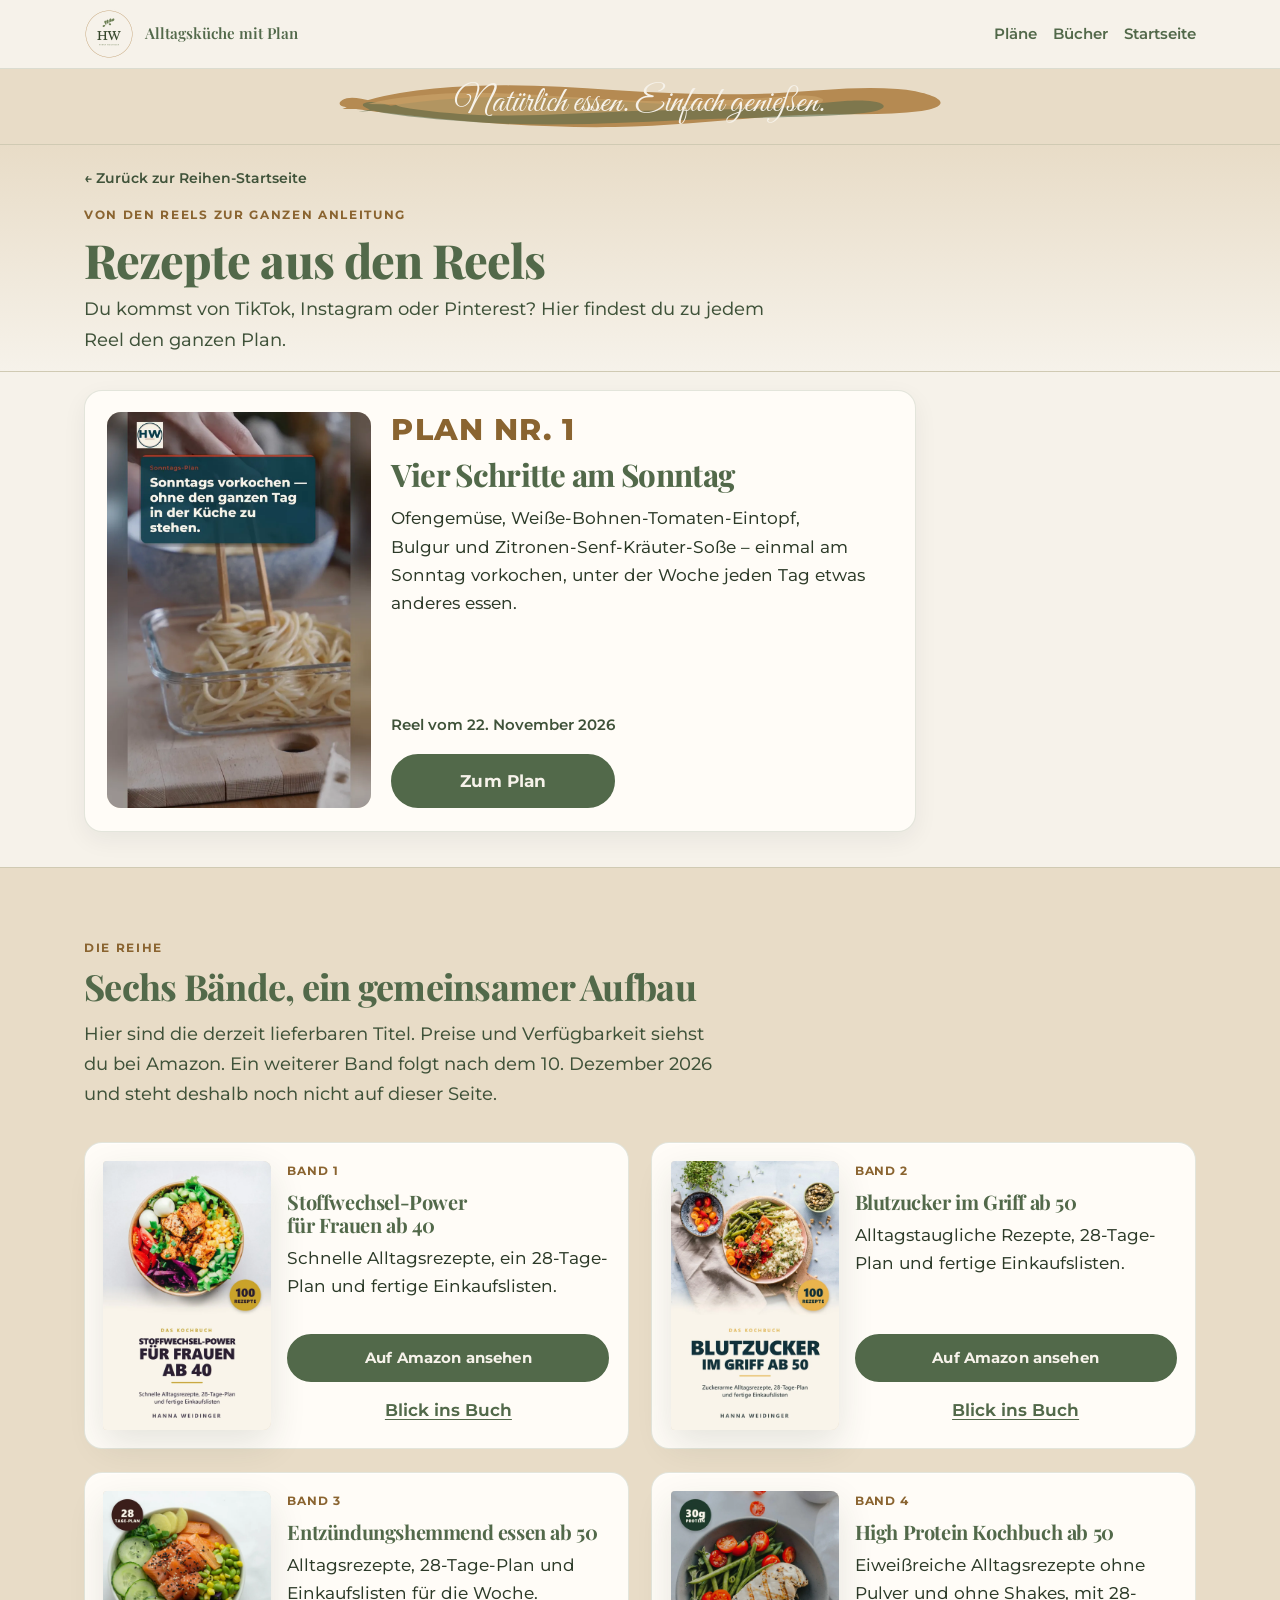
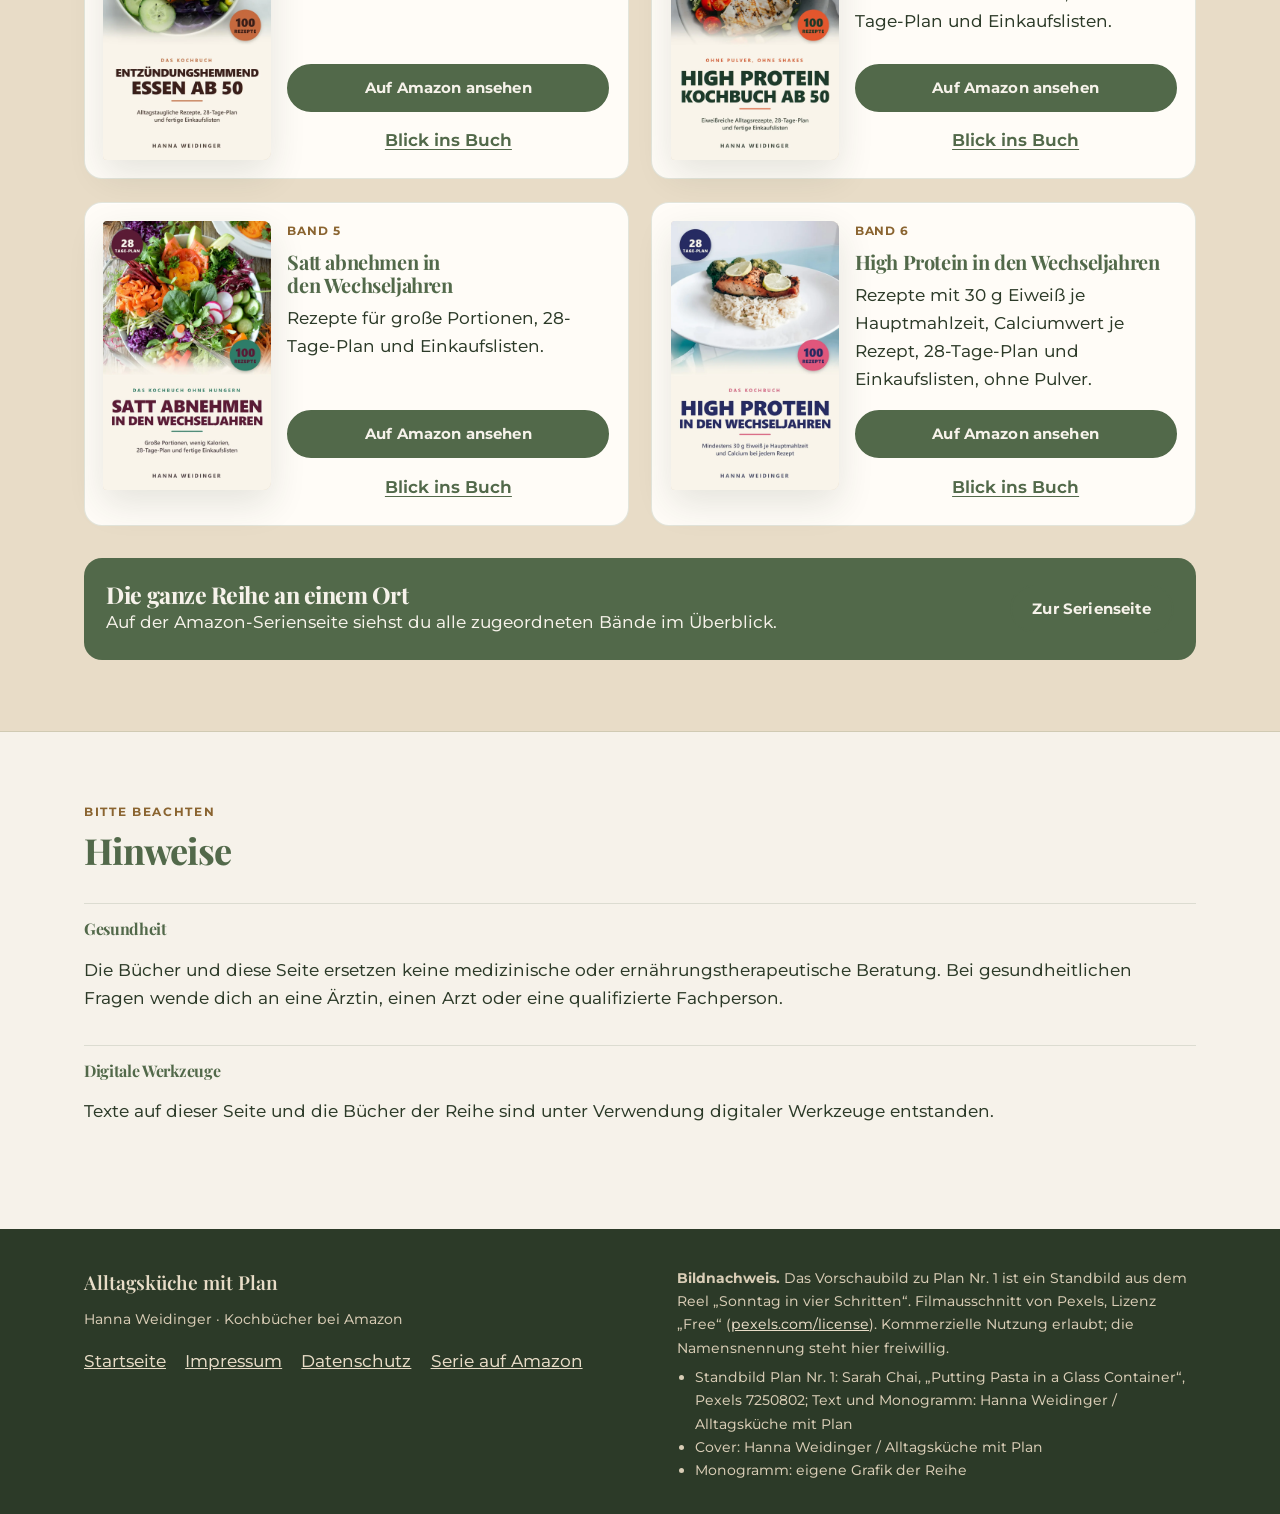
==== commit 6dbc4716: "Vorschau Markenstil Hanna Weidinger (nicht live) Farben Salbeigrün/Sand/Gold/Creme, Playfair Display" ====
--- a/reels/index.html
+++ b/reels/index.html
@@ -14,9 +14,9 @@
   <header class="site-header">
     <div class="header-inner">
       <a class="brand" href="../index.html" data-keep-src>
-        <img src="../assets/img/logo-hw.png" width="64" height="64" alt="">
+        <img class="brand-logo" src="../assets/img/marke/logo-monogramm.png" width="160" height="160" alt="">
+        <span class="brand-wordmark">Hanna Weidinger</span>
         <span class="brand-text">
-          <span class="brand-kicker">Hanna Weidinger</span>
           <span class="brand-name">Alltagsküche mit Plan</span>
         </span>
       </a>
@@ -27,6 +27,10 @@
       </nav>
     </div>
   </header>
+    <div class="slogan-strip">
+      <p class="slogan-brush">Natürlich essen. Einfach genießen.</p>
+    </div>
+
 
   <main id="inhalt">
     <section class="plan-hero reels-hero" aria-labelledby="reels-title">
@@ -250,8 +254,8 @@
   <footer class="site-footer">
     <div class="wrap footer-grid">
       <div>
-        <p class="brand-name" style="font-family:Montserrat,sans-serif;font-weight:750;color:#f9f5e9;margin:0 0 .6rem;">Alltagsküche mit Plan</p>
-        <p class="credits" style="margin:0 0 1rem;">Hanna Weidinger · Kochbücher bei Amazon</p>
+        <p class="footer-brand">Alltagsküche mit Plan</p>
+        <p class="credits footer-tagline">Hanna Weidinger · Kochbücher bei Amazon</p>
         <div class="footer-links">
           <a href="../index.html" data-keep-src>Startseite</a>
           <a href="../impressum.html">Impressum</a>
--- a/assets/css/style.css
+++ b/assets/css/style.css
@@ -1,7 +1,16 @@
-/* Alltagsküche mit Plan — lokale statische Seite, Reihenlook V1b
-   Creme 249,245,233 / Petrol 12,64,78 / Tomate 200,64,36
+/* Alltagsküche mit Plan — Vorschau Markenstil 22.11.2026
+   Branch redesign-marke, nicht live.
+   Salbeigrün #52694A / Sand #E8DCC7 / Gold #B58A52 / Creme #F6F2EA
+   Überschriften: Playfair Display; Text: Montserrat; Slogan: Great Vibes.
    Schriften lokal, keine externen Requests. */
 
+@font-face {
+  font-family: "Playfair Display";
+  src: url("../fonts/PlayfairDisplay-VariableFont_wght.ttf") format("truetype");
+  font-weight: 100 900;
+  font-style: normal;
+  font-display: swap;
+}
 @font-face {
   font-family: "Montserrat";
   src: url("../fonts/Montserrat-VariableFont_wght.ttf") format("truetype");
@@ -10,29 +19,36 @@
   font-display: swap;
 }
 @font-face {
-  font-family: "Open Sans";
-  src: url("../fonts/OpenSans-VariableFont_wdth,wght.ttf") format("truetype");
-  font-weight: 100 900;
+  font-family: "Great Vibes";
+  src: url("../fonts/GreatVibes-Regular.ttf") format("truetype");
+  font-weight: 400;
   font-style: normal;
   font-display: swap;
 }
 
 :root {
-  --creme: #f9f5e9;
-  --creme-deep: #f0ead8;
-  --petrol: #0c404e;
-  --petrol-soft: #165568;
-  --petrol-ink: #082833;
-  --tomato: #c84024;
-  --tomato-deep: #a8331c;
-  --paper: #fffdf8;
-  --line: rgba(12, 64, 78, 0.14);
-  --shadow: 0 14px 36px rgba(8, 40, 51, 0.16);
-  --radius: 14px;
+  --sage: #52694A;
+  --sage-soft: #3F5239;
+  --sage-ink: #2C3A28;
+  --sand: #E8DCC7;
+  --gold: #B58A52;
+  --gold-ink: #8A6430;
+  --creme: #F6F2EA;
+  --creme-deep: #E8DCC7;
+  --paper: #FFFCF7;
+  --line: rgba(82, 105, 74, 0.16);
+  --shadow: 0 14px 36px rgba(44, 58, 40, 0.12);
+  --radius: 16px;
   --max: 72rem;
   --header-h: 4.25rem;
   --text: 1.0625rem;
   --leading: 1.65;
+  /* Aliase, damit bestehende Regeln den neuen Satz nutzen */
+  --petrol: var(--sage);
+  --petrol-soft: var(--sage-soft);
+  --petrol-ink: var(--sage-ink);
+  --tomato: var(--gold-ink);
+  --tomato-deep: #6F4F24;
 }
 
 *, *::before, *::after { box-sizing: border-box; }
@@ -45,7 +61,7 @@
   margin: 0;
   background: var(--creme);
   color: var(--petrol-ink);
-  font-family: "Open Sans", "Segoe UI", sans-serif;
+  font-family: "Montserrat", "Segoe UI", sans-serif;
   font-size: var(--text);
   font-weight: 450;
   line-height: var(--leading);
@@ -54,7 +70,7 @@
 a { color: var(--petrol-soft); }
 a:hover { color: var(--tomato); }
 :focus-visible {
-  outline: 3px solid var(--tomato);
+  outline: 3px solid var(--sage);
   outline-offset: 3px;
 }
 
@@ -74,7 +90,7 @@
   position: sticky;
   top: 0;
   z-index: 50;
-  background: rgba(249, 245, 233, 0.94);
+  background: rgba(246, 242, 234, 0.94);
   backdrop-filter: blur(10px);
   border-bottom: 1px solid var(--line);
 }
@@ -97,15 +113,29 @@
   color: var(--petrol);
   min-width: 0;
 }
-.brand img {
-  width: 2.7rem;
-  height: 2.7rem;
+.brand img,
+.brand-logo {
+  width: 3.1rem;
+  height: 3.1rem;
   border-radius: 50%;
   flex-shrink: 0;
 }
+.brand-wordmark {
+  font-family: "Playfair Display", Georgia, serif;
+  font-weight: 600;
+  font-size: 1.2rem;
+  color: var(--gold-ink);
+  letter-spacing: 0.01em;
+  line-height: 1.1;
+  white-space: nowrap;
+}
+.brand.no-logo .brand-logo { display: none; }
+.brand:not(.no-logo) .brand-wordmark { display: none; }
+.brand .brand-kicker { display: none; }
+
 .brand-text { display: flex; flex-direction: column; line-height: 1.15; }
 .brand-kicker {
-  font-family: "Open Sans", sans-serif;
+  font-family: "Montserrat", sans-serif;
   font-size: 0.68rem;
   letter-spacing: 0.12em;
   text-transform: uppercase;
@@ -113,8 +143,8 @@
   color: var(--tomato);
 }
 .brand-name {
-  font-family: "Montserrat", sans-serif;
-  font-weight: 750;
+  font-family: "Playfair Display", Georgia, serif;
+  font-weight: 600;
   font-size: 0.95rem;
   text-wrap: balance;
 }
@@ -144,7 +174,7 @@
   margin-bottom: 2rem;
 }
 .eyebrow {
-  font-family: "Open Sans", sans-serif;
+  font-family: "Montserrat", sans-serif;
   font-size: 0.75rem;
   font-weight: 700;
   letter-spacing: 0.14em;
@@ -153,7 +183,7 @@
   margin: 0 0 0.5rem;
 }
 h1, h2, h3, .display {
-  font-family: "Montserrat", sans-serif;
+  font-family: "Playfair Display", Georgia, serif;
   color: var(--petrol);
   letter-spacing: -0.02em;
   line-height: 1.15;
@@ -174,15 +204,20 @@
 /* Hero */
 .hero {
   position: relative;
-  min-height: 26rem;
-  height: 74svh;
-  max-height: 38rem;
-  display: grid;
-  align-items: end;
+  min-height: 22rem;
+  height: auto;
+  max-height: none;
+  display: grid;
+  align-items: center;
   color: var(--petrol-ink);
   isolation: isolate;
+  background:
+    linear-gradient(180deg, rgba(246, 242, 234, 0.55) 0%, rgba(232, 220, 199, 0.28) 42%, rgba(246, 242, 234, 0.94) 100%),
+    url("../img/marke/muster-botanik.svg") center / cover no-repeat,
+    var(--creme);
 }
 .hero-photo {
+  display: none;
   position: absolute;
   inset: 0;
   z-index: -2;
@@ -191,13 +226,20 @@
   object-fit: cover;
   object-position: center 45%;
 }
-.hero::after {
+.hero.has-photo {
+  align-items: end;
+  min-height: 26rem;
+  height: 74svh;
+  max-height: 38rem;
+}
+.hero.has-photo .hero-photo { display: block; }
+.hero.has-photo::after {
   content: "";
   position: absolute;
   inset: 0;
   z-index: -1;
   background:
-    linear-gradient(180deg, rgba(8, 40, 51, 0.08) 0%, rgba(8, 40, 51, 0.18) 45%, rgba(8, 40, 51, 0.42) 100%);
+    linear-gradient(180deg, rgba(44, 58, 40, 0.08) 0%, rgba(44, 58, 40, 0.2) 45%, rgba(44, 58, 40, 0.48) 100%);
 }
 .hero-inner {
   max-width: var(--max);
@@ -206,8 +248,15 @@
   width: 100%;
 }
 .hero-card {
+  background: transparent;
+  color: var(--petrol-ink);
+  padding: 1.6rem 0 2rem;
+  border-radius: 0;
+  max-width: 38rem;
+  box-shadow: none;
+}
+.hero.has-photo .hero-card {
   background: var(--creme);
-  color: var(--petrol-ink);
   padding: 1.25rem 1.2rem 1.35rem;
   border-radius: 18px;
   max-width: 34rem;
@@ -235,11 +284,11 @@
   white-space: nowrap;
 }
 .btn-primary {
-  background: var(--tomato);
-  color: #fff;
-  border-color: var(--tomato);
-}
-.btn-primary:hover { background: var(--tomato-deep); border-color: var(--tomato-deep); color: #fff; }
+  background: var(--sage);
+  color: var(--creme);
+  border-color: var(--sage);
+}
+.btn-primary:hover { background: var(--sage-soft); border-color: var(--sage-soft); color: var(--creme); }
 .btn-ghost {
   background: transparent;
   color: var(--creme);
@@ -430,17 +479,17 @@
 /* Footer + subpages */
 .site-footer {
   background: var(--petrol-ink);
-  color: #e7efe8;
+  color: #F3EEE0;
   padding: 2.4rem 0 2rem;
   margin-top: 1rem;
 }
-.site-footer a { color: #f3eee0; }
+.site-footer a { color: var(--sand); }
 .footer-grid {
   display: grid;
   gap: 1.4rem;
 }
 .footer-links { display: flex; flex-wrap: wrap; gap: 0.8rem 1.2rem; }
-.credits { font-size: 0.88rem; color: #c9d5d3; }
+.credits { font-size: 0.88rem; color: #D9CDB6; }
 .credits ul { margin: 0.4rem 0 0; padding-left: 1.1rem; }
 .placeholder {
   display: inline;
@@ -485,7 +534,8 @@
   .nav { width: 100%; justify-content: flex-start; gap: 0.85rem 1.05rem; }
   .brand-kicker { font-size: 0.62rem; }
   .brand-name { font-size: 0.9rem; }
-  .hero { min-height: 26rem; height: 28rem; max-height: 30rem; }
+  .hero { min-height: 0; height: auto; max-height: none; }
+  .hero.has-photo { min-height: 22rem; height: 26rem; max-height: 28rem; }
   .hero-photo { object-position: center 38%; }
   .hero-inner { padding: 0.7rem 1rem 0.85rem; }
   .hero-card { padding: 0.85rem 0.95rem 1rem; }
@@ -494,11 +544,11 @@
   .hero-actions { gap: 0.45rem; }
   .hero-actions .btn { padding: 0.65rem 1rem; font-size: 0.88rem; }
   .header-inner { min-height: 0; padding-top: 0.5rem; padding-bottom: 0.5rem; }
-  .brand img { width: 2.3rem; height: 2.3rem; }
+  .brand img, .brand-logo { height: 2.6rem; width: 2.6rem; }
   .book-actions .btn { white-space: nowrap; }
 }
 @media (min-width: 900px) {
-  .hero { min-height: 30rem; height: 72svh; max-height: 40rem; }
+  .hero.has-photo { min-height: 30rem; height: 72svh; max-height: 40rem; }
   .hero-inner { padding-bottom: 2rem; }
 }
 
@@ -765,7 +815,7 @@
 }
 .tl-dur {
   display: block;
-  font-family: "Open Sans", sans-serif;
+  font-family: "Montserrat", sans-serif;
   font-size: 0.8rem;
   font-weight: 600;
   color: var(--petrol-soft);
@@ -1019,3 +1069,72 @@
   h2 { font-size: 13pt; }
   h3 { font-size: 11pt; }
 }
+
+
+/* Slogan-Pinsel und Marken-Icons (Vorschau) */
+.slogan-strip {
+  display: flex;
+  justify-content: center;
+  align-items: center;
+  padding: 0.35rem 1rem 0.55rem;
+  background: var(--sand);
+  border-bottom: 1px solid var(--line);
+}
+.slogan-brush {
+  margin: 0;
+  font-family: "Great Vibes", "Palatino Linotype", cursive;
+  font-weight: 400;
+  font-size: clamp(1.45rem, 4.2vw, 2.2rem);
+  line-height: 1.2;
+  color: var(--creme);
+  text-align: center;
+  background: url("../img/marke/pinsel-banner.svg") center / 100% 100% no-repeat;
+  padding: 0.45rem 1.8rem 0.7rem;
+  max-width: 40rem;
+  width: 100%;
+}
+.value-band {
+  padding: 2.2rem 0 0.4rem;
+}
+.value-grid {
+  list-style: none;
+  margin: 0;
+  padding: 0;
+  display: grid;
+  gap: 1.1rem;
+  grid-template-columns: repeat(2, 1fr);
+}
+.value-grid li {
+  display: flex;
+  flex-direction: column;
+  align-items: center;
+  text-align: center;
+  gap: 0.55rem;
+}
+.value-grid img {
+  width: 4.4rem;
+  height: 4.4rem;
+}
+.value-grid span {
+  font-family: "Montserrat", sans-serif;
+  font-size: 0.86rem;
+  font-weight: 650;
+  letter-spacing: 0.01em;
+  color: var(--sage-ink);
+  max-width: 12ch;
+  text-wrap: balance;
+}
+.footer-brand {
+  font-family: "Playfair Display", Georgia, serif;
+  font-weight: 600;
+  color: var(--sand);
+  margin: 0 0 0.6rem;
+  font-size: 1.2rem;
+}
+.footer-tagline { margin: 0 0 1rem; }
+@media (min-width: 800px) {
+  .value-grid { grid-template-columns: repeat(4, 1fr); gap: 1.5rem; }
+}
+
+/* Header-Logo darf nicht als Kreis beschnitten werden */
+.brand-text { min-width: 0; }
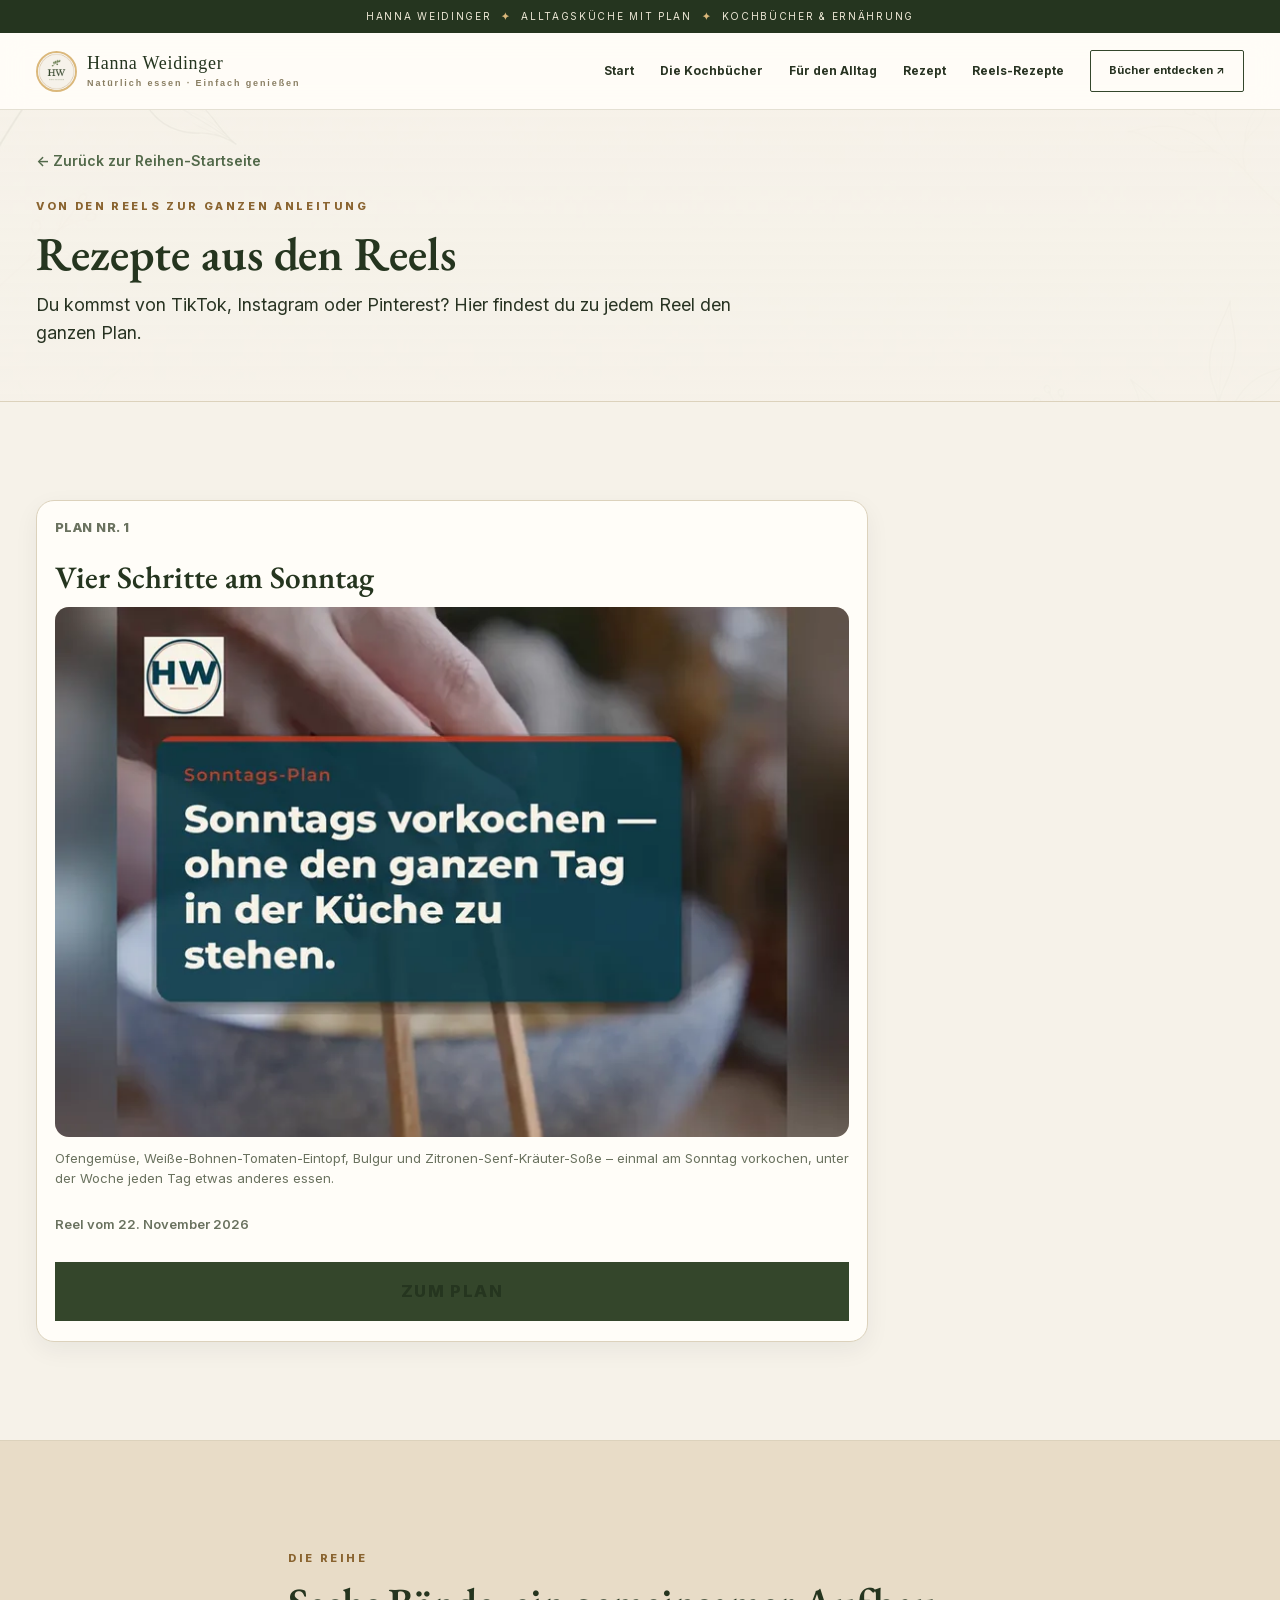
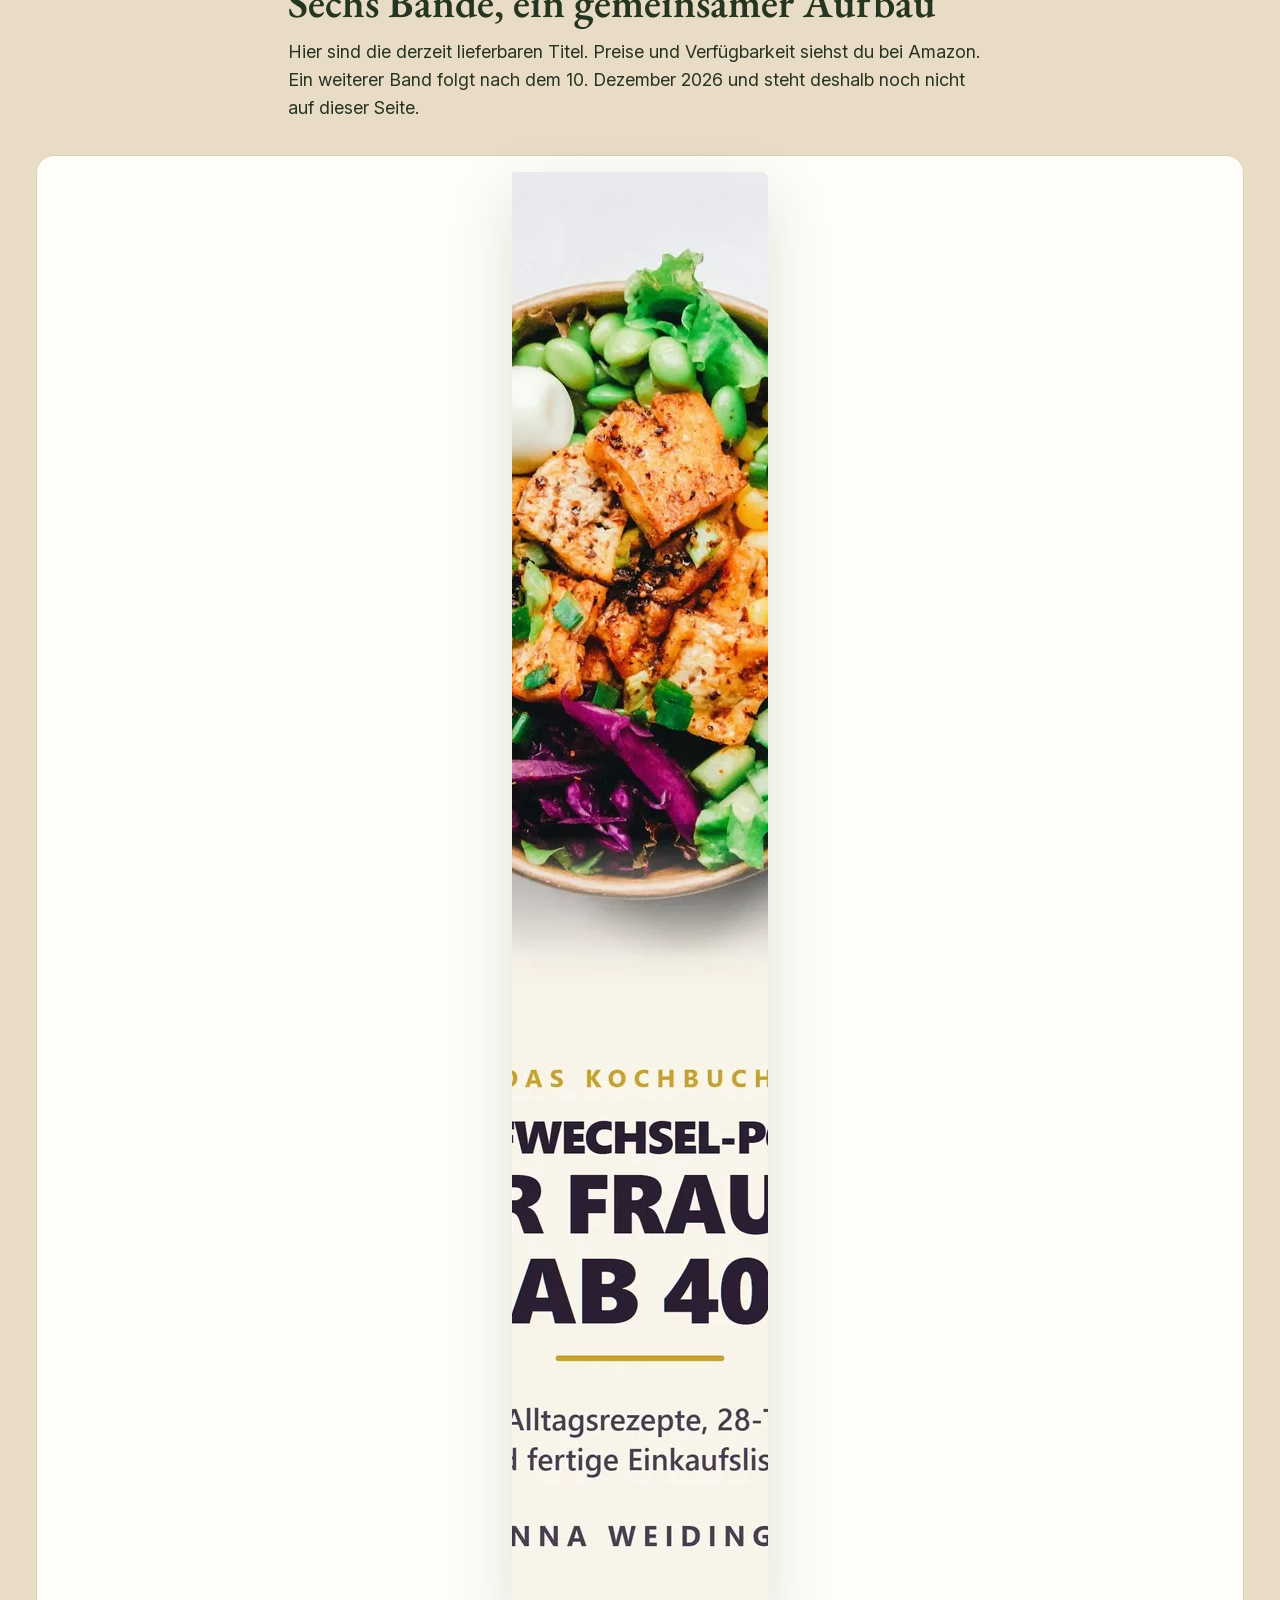
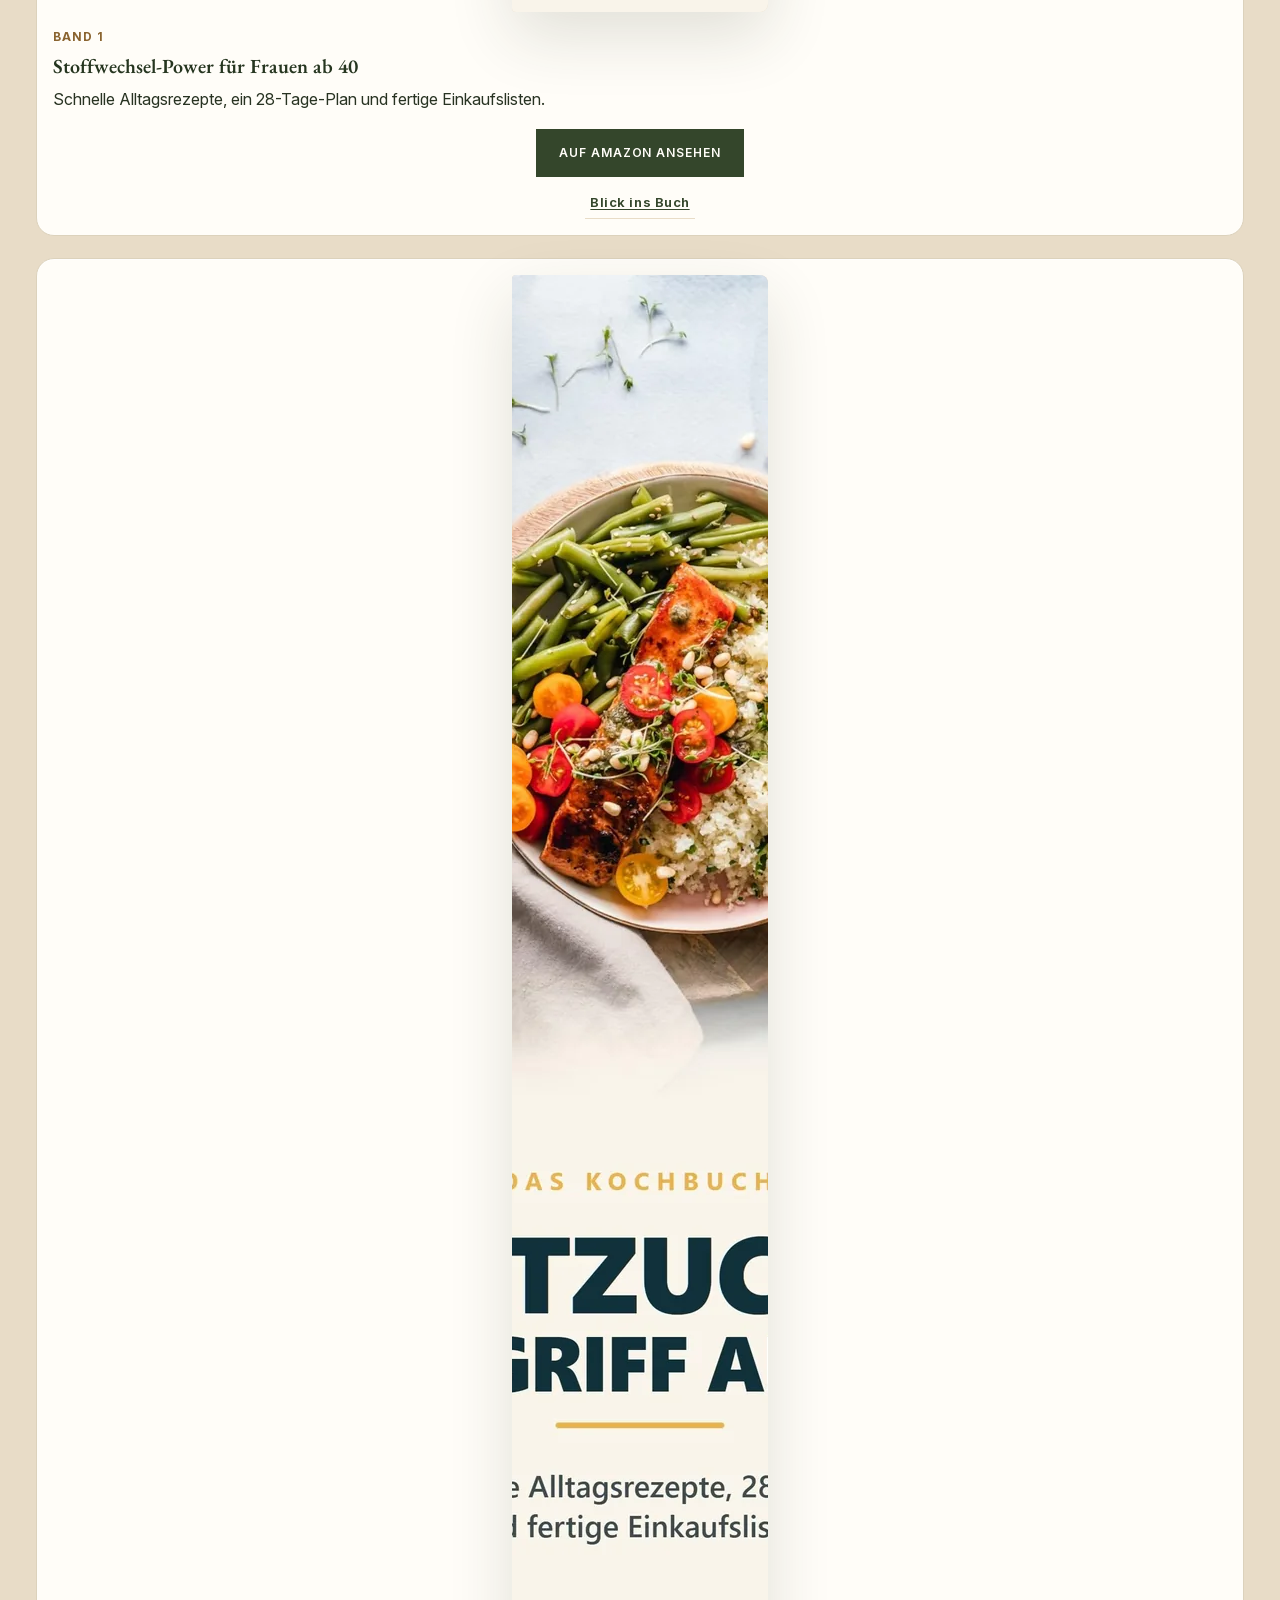
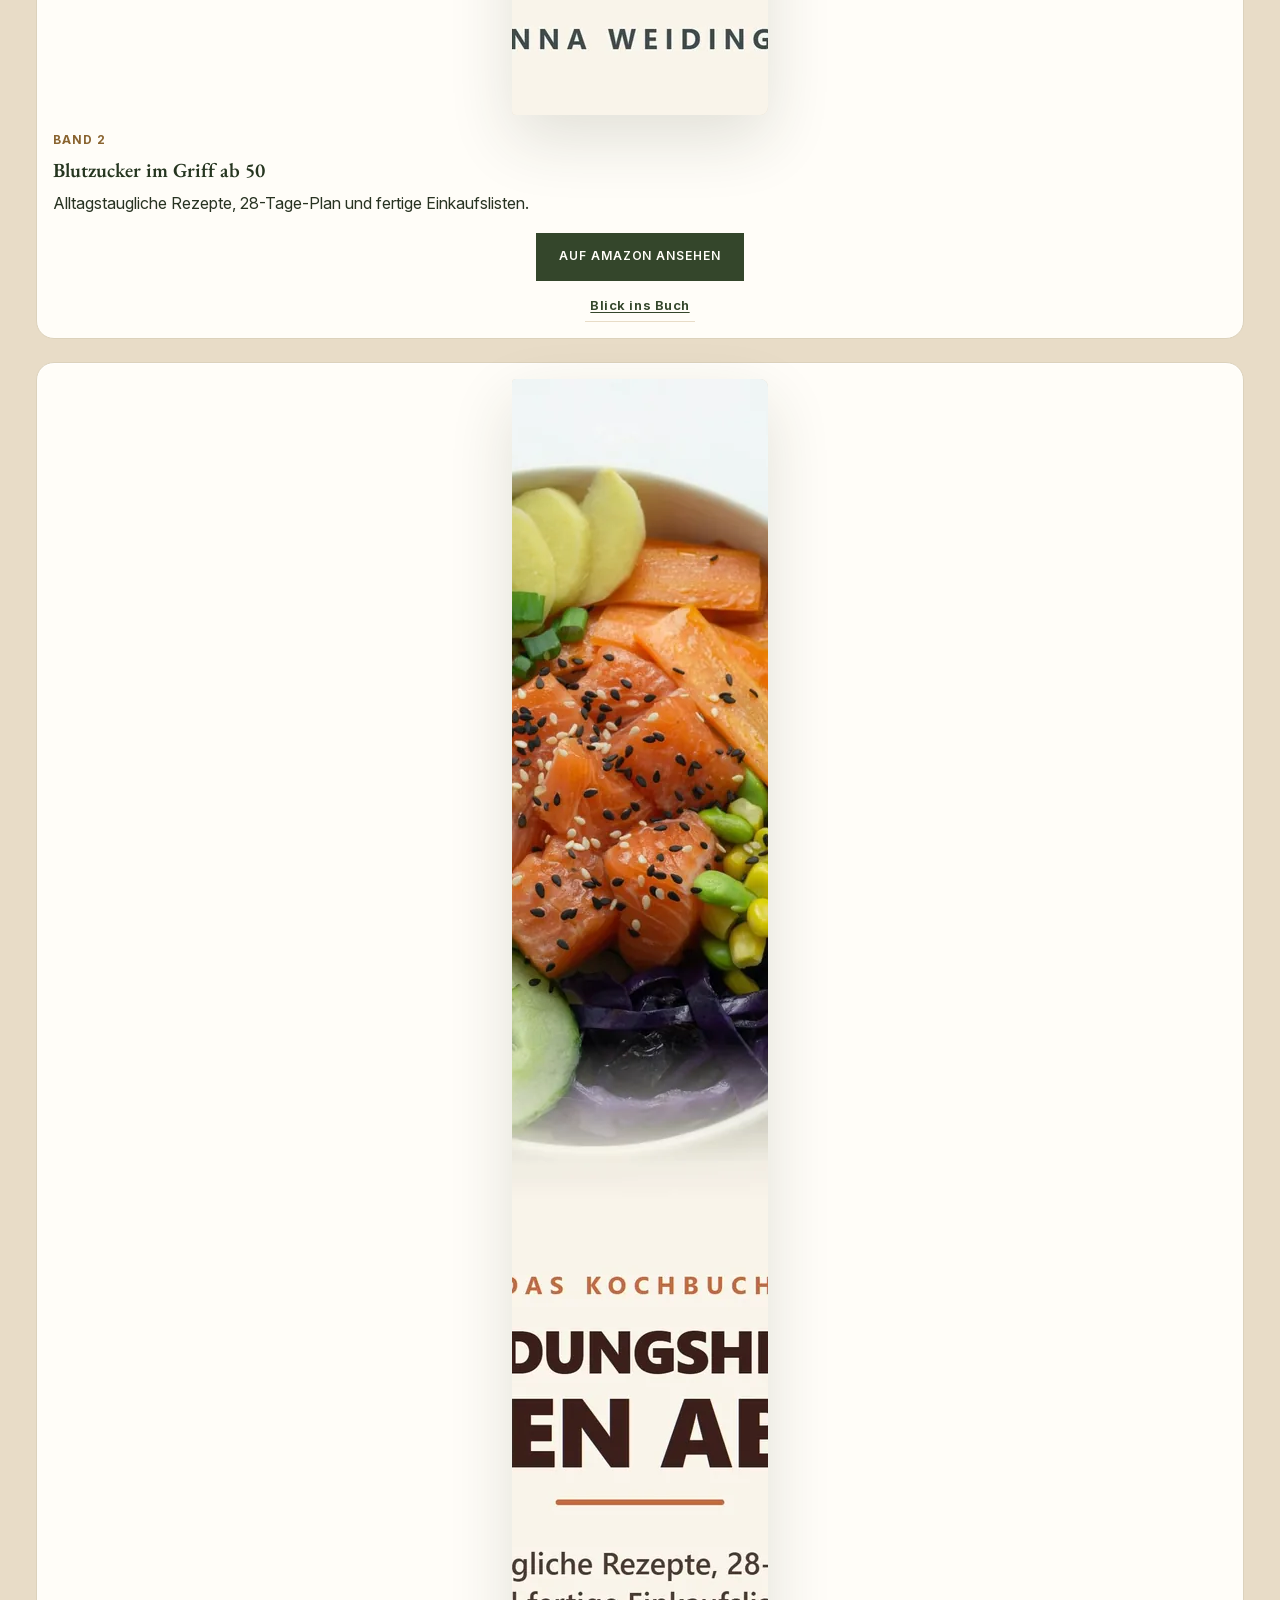
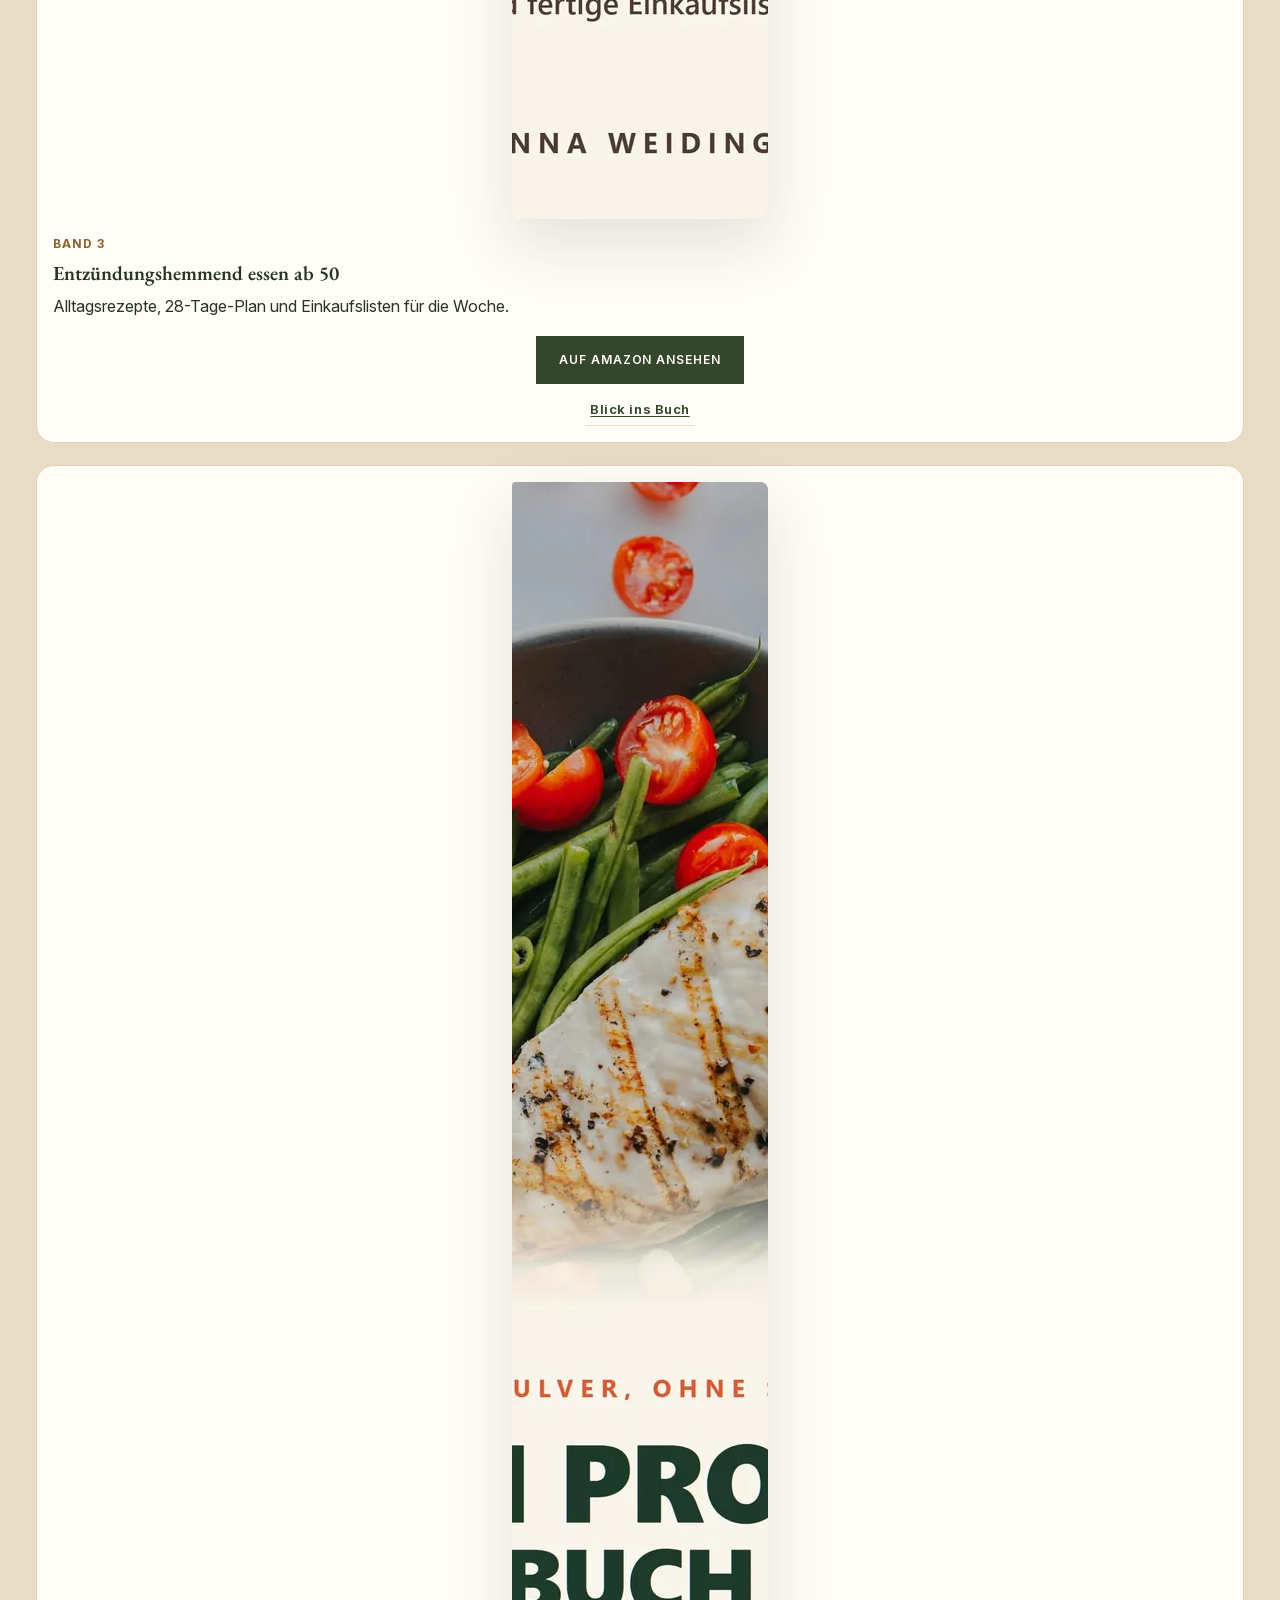
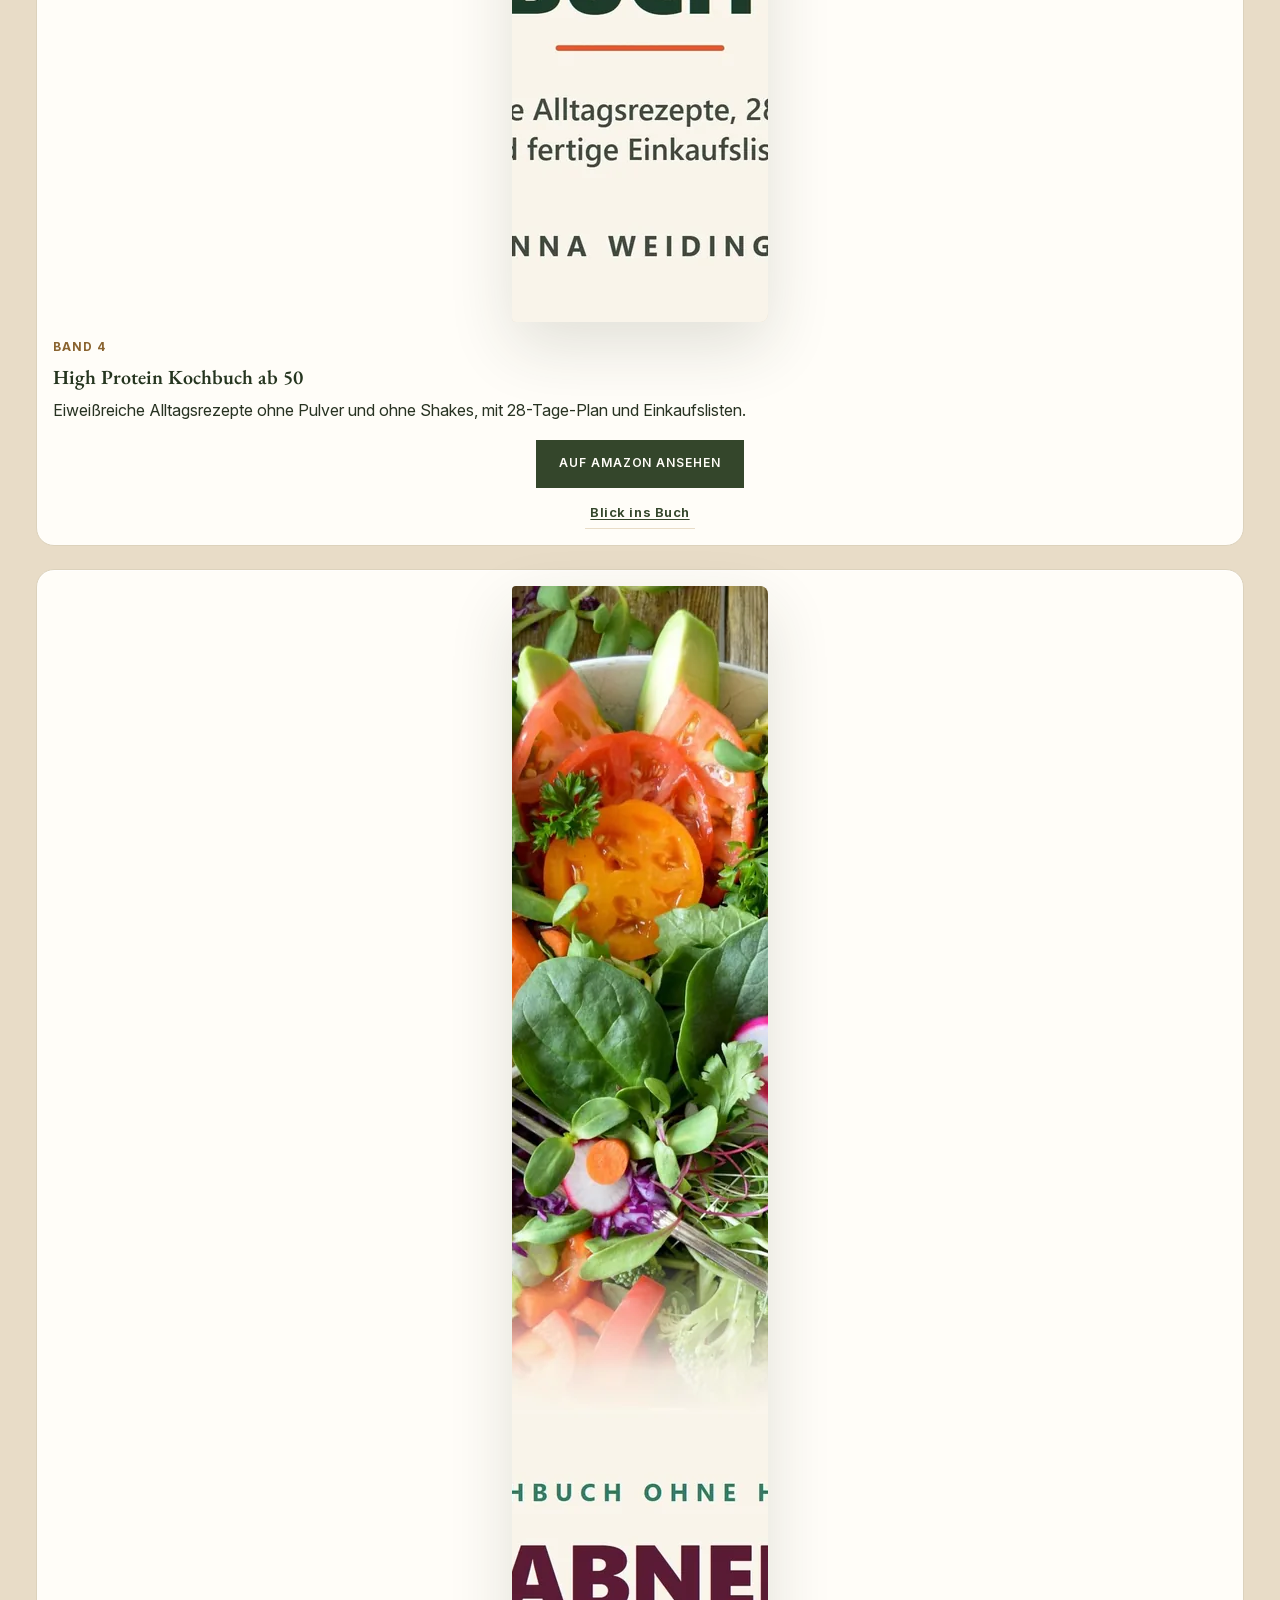
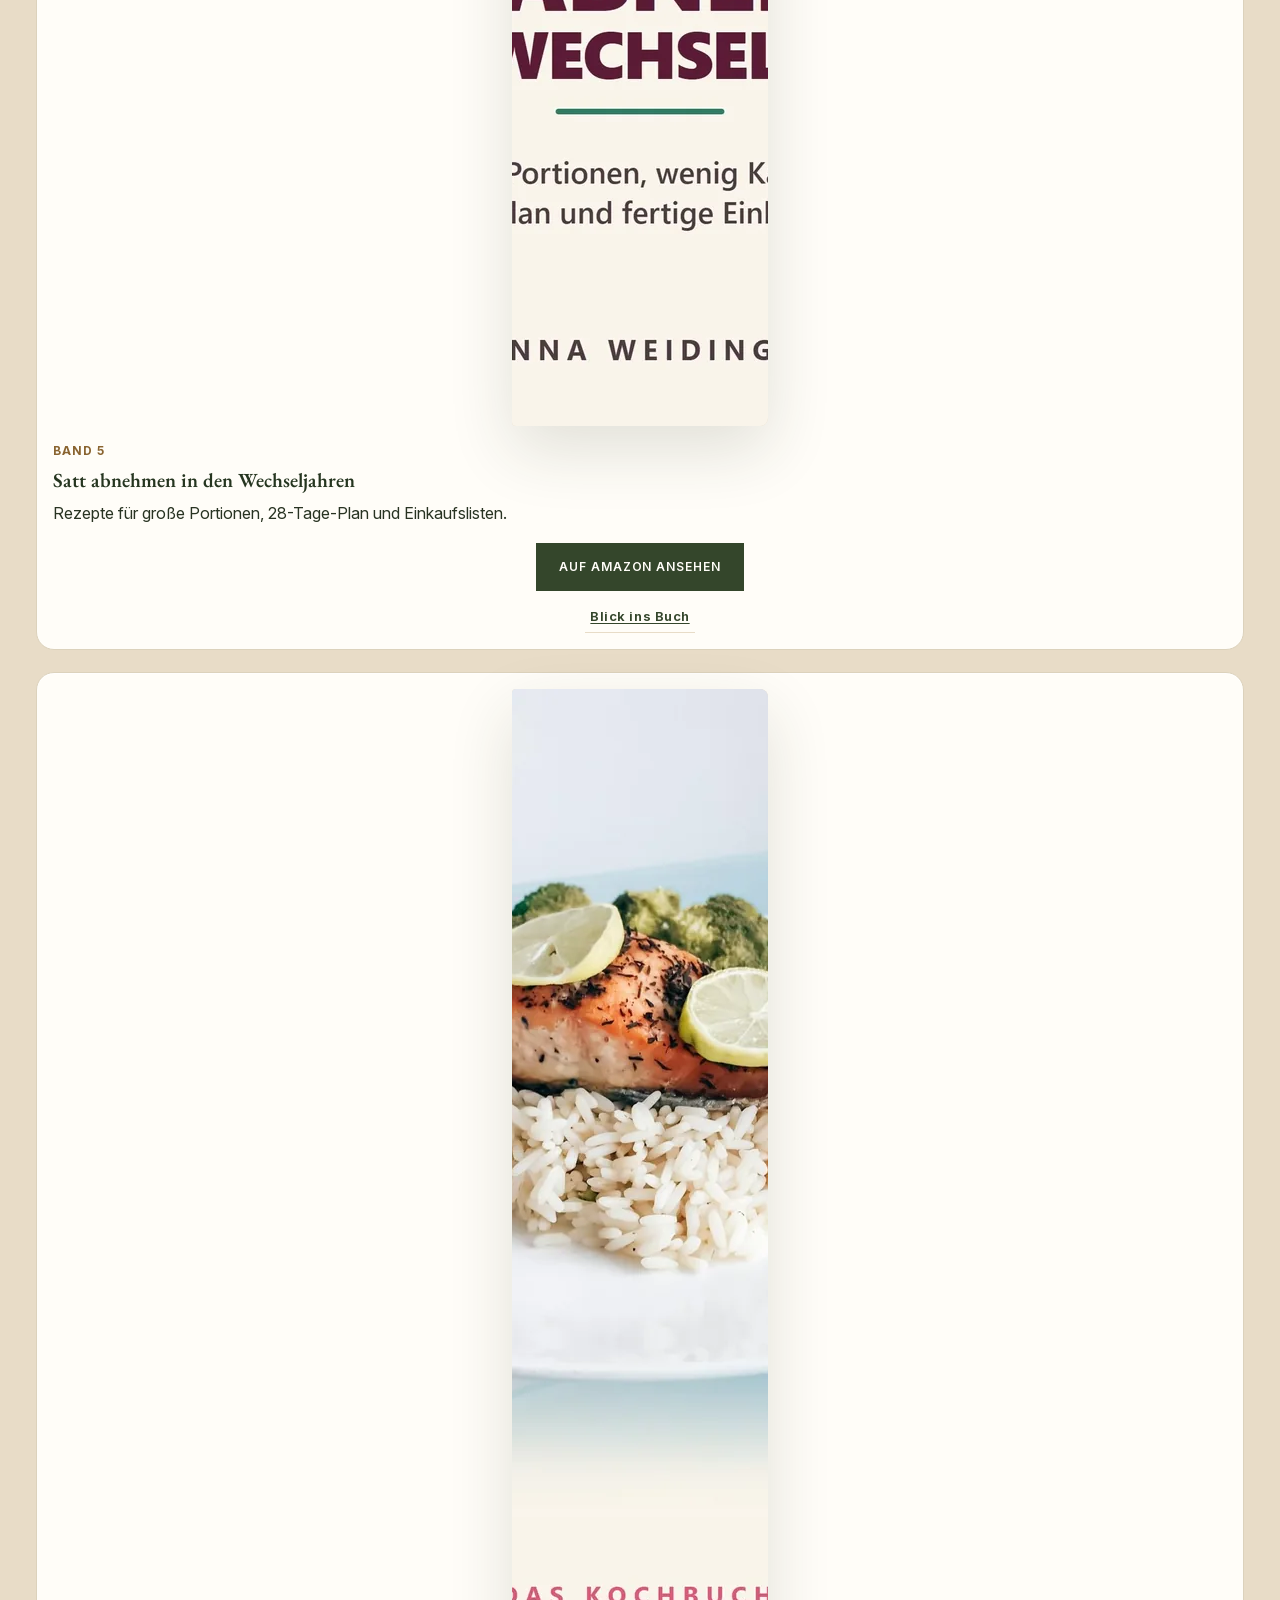
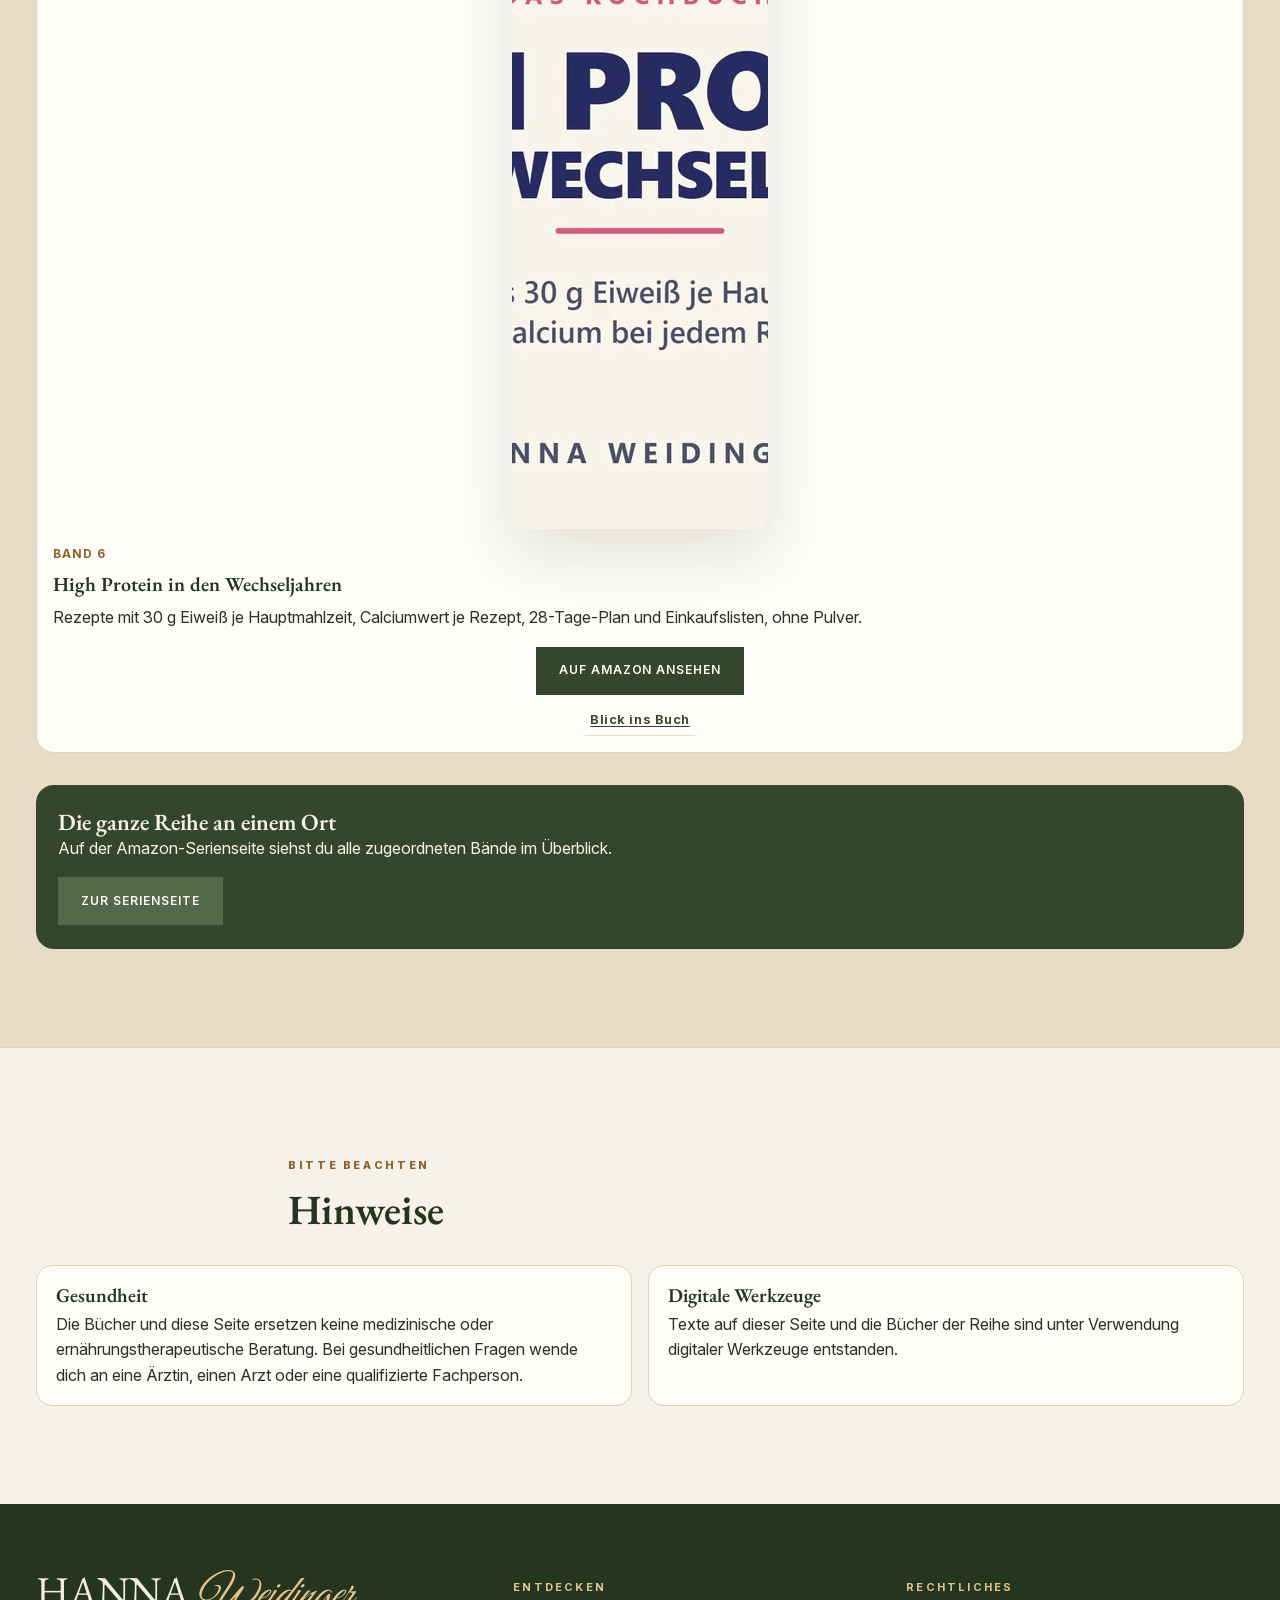
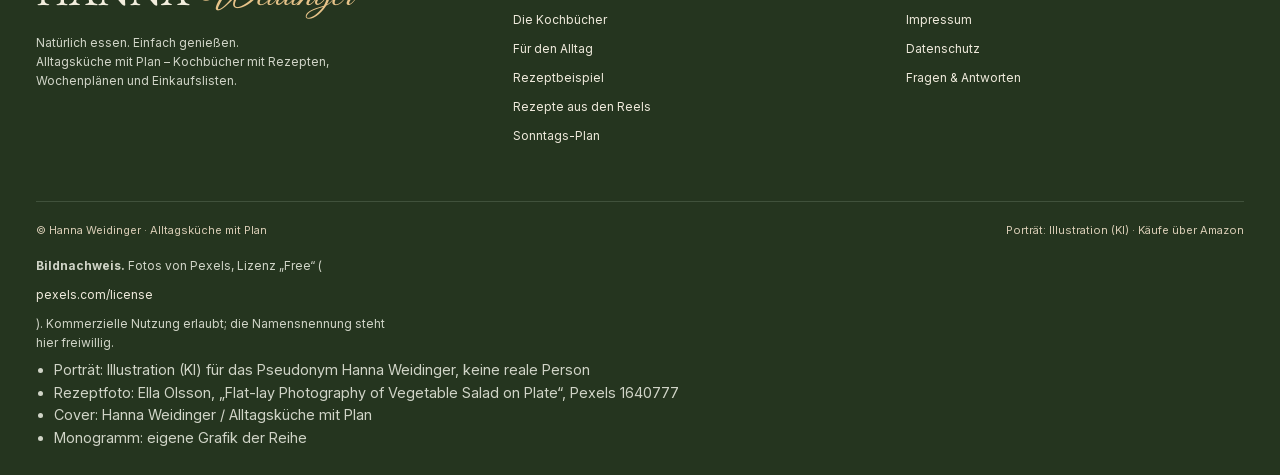
==== commit 5f99da3a: "Vorschau: Redesign nach Michaels HTML-Vorlage (echte Inhalte, nicht live) Start, Reels, Sonntags-Pla" ====
--- a/reels/index.html
+++ b/reels/index.html
@@ -9,27 +9,26 @@
   <link rel="icon" href="../assets/img/favicon.png" type="image/png">
   <link rel="stylesheet" href="../assets/css/style.css">
 </head>
-<body>
-  <a class="skip" href="#inhalt">Zum Inhalt springen</a>
-  <header class="site-header">
-    <div class="header-inner">
-      <a class="brand" href="../index.html" data-keep-src>
-        <img class="brand-logo" src="../assets/img/marke/logo-monogramm.png" width="160" height="160" alt="">
-        <span class="brand-wordmark">Hanna Weidinger</span>
-        <span class="brand-text">
-          <span class="brand-name">Alltagsküche mit Plan</span>
-        </span>
+<body class="subpage subpage-reels">
+    <a class="skip sr-only" href="#inhalt">Zum Inhalt springen</a>
+  <div class="topnote">HANNA WEIDINGER <b>✦</b> ALLTAGSKÜCHE MIT PLAN <b>✦</b> KOCHBÜCHER &amp; ERNÄHRUNG</div>
+  <header class="header">
+    <nav class="container nav" aria-label="Hauptnavigation">
+      <a class="nav-logo" href="../index.html" data-keep-src>
+        <img class="round-mark" src="../assets/img/marke/logo-monogramm.png" width="160" height="160" alt="">
+        <span class="logotext">Hanna Weidinger<small>Natürlich essen · Einfach genießen</small></span>
       </a>
-      <nav class="nav" aria-label="Seitenabschnitte">
-        <a href="#plaene">Pläne</a>
-        <a href="#buecher">Bücher</a>
-        <a href="../index.html" data-keep-src>Startseite</a>
-      </nav>
-    </div>
+      <button id="menu-btn" class="menu-btn" type="button" aria-label="Menü öffnen" aria-expanded="false" aria-controls="nav-links">☰</button>
+      <div class="links" id="nav-links">
+        <a href="../index.html" data-keep-src>Start</a>
+        <a href="../index.html#buecher" data-keep-src>Die Kochbücher</a>
+        <a href="../index.html#fuer-wen" data-keep-src>Für den Alltag</a>
+        <a href="../index.html#rezept" data-keep-src>Rezept</a>
+        <a href="#plaene" data-keep-src>Reels-Rezepte</a>
+        <a class="nav-cta" href="../index.html#buecher" data-keep-src>Bücher entdecken ↗</a>
+      </div>
+    </nav>
   </header>
-    <div class="slogan-strip">
-      <p class="slogan-brush">Natürlich essen. Einfach genießen.</p>
-    </div>
 
 
   <main id="inhalt">
@@ -251,28 +250,44 @@
     </section>
   </main>
 
-  <footer class="site-footer">
-    <div class="wrap footer-grid">
-      <div>
-        <p class="footer-brand">Alltagsküche mit Plan</p>
-        <p class="credits footer-tagline">Hanna Weidinger · Kochbücher bei Amazon</p>
-        <div class="footer-links">
-          <a href="../index.html" data-keep-src>Startseite</a>
+    <footer class="footer">
+    <div class="container">
+      <div class="footer-grid">
+        <div>
+          <div class="footer-logo">HANNA <em>Weidinger</em></div>
+          <p>Natürlich essen. Einfach genießen.<br>Alltagsküche mit Plan – Kochbücher mit Rezepten, Wochenplänen und Einkaufslisten.</p>
+        </div>
+        <div>
+          <h4>ENTDECKEN</h4>
+          <a href="../index.html#buecher" data-keep-src>Die Kochbücher</a>
+          <a href="../index.html#fuer-wen" data-keep-src>Für den Alltag</a>
+          <a href="../index.html#rezept" data-keep-src>Rezeptbeispiel</a>
+          <a href="../reels/" data-keep-src>Rezepte aus den Reels</a>
+          <a href="../plan/sonntag-vier-schritte/" data-keep-src>Sonntags-Plan</a>
+        </div>
+        <div>
+          <h4>RECHTLICHES</h4>
           <a href="../impressum.html">Impressum</a>
           <a href="../datenschutz.html">Datenschutz</a>
-          <a data-amazon="serie" href="https://www.amazon.de/dp/B0HHGNQ95L">Serie auf Amazon</a>
-        </div>
-      </div>
-      <div class="credits">
-        <p style="margin:0 0 .4rem;"><strong>Bildnachweis.</strong> Das Vorschaubild zu Plan Nr. 1 ist ein Standbild aus dem Reel „Sonntag in vier Schritten“. Filmausschnitt von Pexels, Lizenz „Free“ (<a href="https://www.pexels.com/license/">pexels.com/license</a>). Kommerzielle Nutzung erlaubt; die Namensnennung steht hier freiwillig.</p>
+          <a href="../index.html#faq" data-keep-src>Fragen &amp; Antworten</a>
+        </div>
+      </div>
+      <div class="footer-bottom">
+        <span>© Hanna Weidinger · Alltagsküche mit Plan</span>
+        <span>Porträt: Illustration (KI) · Käufe über Amazon</span>
+      </div>
+      <div class="credits" style="margin-top:1.1rem;">
+        <p style="margin:0 0 .4rem;"><strong>Bildnachweis.</strong> Fotos von Pexels, Lizenz „Free“ (<a href="https://www.pexels.com/license/">pexels.com/license</a>). Kommerzielle Nutzung erlaubt; die Namensnennung steht hier freiwillig.</p>
         <ul>
-          <li>Standbild Plan Nr. 1: Sarah Chai, „Putting Pasta in a Glass Container“, Pexels 7250802; Text und Monogramm: Hanna Weidinger / Alltagsküche mit Plan</li>
+          <li>Porträt: Illustration (KI) für das Pseudonym Hanna Weidinger, keine reale Person</li>
+          <li>Rezeptfoto: Ella Olsson, „Flat-lay Photography of Vegetable Salad on Plate“, Pexels 1640777</li>
           <li>Cover: Hanna Weidinger / Alltagsküche mit Plan</li>
           <li>Monogramm: eigene Grafik der Reihe</li>
         </ul>
       </div>
     </div>
   </footer>
+  <script src="../assets/js/site.js"></script>
   <script src="../assets/js/amazon-links.js"></script>
   <script src="../assets/js/reels-list.js"></script>
 </body>
--- a/assets/css/style.css
+++ b/assets/css/style.css
@@ -1,642 +1,1625 @@
-/* Alltagsküche mit Plan — Vorschau Markenstil 22.11.2026
-   Branch redesign-marke, nicht live.
-   Salbeigrün #52694A / Sand #E8DCC7 / Gold #B58A52 / Creme #F6F2EA
-   Überschriften: Playfair Display; Text: Montserrat; Slogan: Great Vibes.
-   Schriften lokal, keine externen Requests. */
-
+/* Alltagsküche mit Plan — Redesign nach Michaels Vorlage, Branch redesign-marke, nicht live */
 @font-face {
-  font-family: "Playfair Display";
-  src: url("../fonts/PlayfairDisplay-VariableFont_wght.ttf") format("truetype");
+  font-family: "EB Garamond";
+  src: url("../fonts/EBGaramond.woff2") format("woff2");
+  font-weight: 400 800;
+  font-style: normal;
+  font-display: swap;
+}
+@font-face {
+  font-family: "EB Garamond";
+  src: url("../fonts/EBGaramond-Italic.woff2") format("woff2");
+  font-weight: 400 800;
+  font-style: italic;
+  font-display: swap;
+}
+@font-face {
+  font-family: Inter;
+  src: url("../fonts/Inter.woff2") format("woff2");
   font-weight: 100 900;
   font-style: normal;
   font-display: swap;
 }
 @font-face {
-  font-family: "Montserrat";
-  src: url("../fonts/Montserrat-VariableFont_wght.ttf") format("truetype");
-  font-weight: 100 900;
-  font-style: normal;
-  font-display: swap;
-}
-@font-face {
   font-family: "Great Vibes";
-  src: url("../fonts/GreatVibes-Regular.ttf") format("truetype");
+  src: url("../fonts/GreatVibes-Regular.woff2") format("woff2");
   font-weight: 400;
   font-style: normal;
   font-display: swap;
 }
 
 :root {
-  --sage: #52694A;
-  --sage-soft: #3F5239;
-  --sage-ink: #2C3A28;
-  --sand: #E8DCC7;
-  --gold: #B58A52;
+  --olive:#34462b;
+  --deep:#25351f;
+  --sage:#52694a;
+  --muted:#4e5646;
+  --gold:#b58a52;
+  --gold-light:#dbb87b;
+  --cream:#f6f2e9;
+  --sand:#e8dcc7;
+  --white:#fffdf8;
+  --ink:#283322;
+  --line:#dcd2bc;
+  --shadow:0 24px 65px #2a301c24;
   --gold-ink: #8A6430;
-  --creme: #F6F2EA;
-  --creme-deep: #E8DCC7;
-  --paper: #FFFCF7;
-  --line: rgba(82, 105, 74, 0.16);
-  --shadow: 0 14px 36px rgba(44, 58, 40, 0.12);
+  --muted-ink: #4e5646;
+  --white: #fffdf8;
+  --creme: var(--cream);
+  --creme-deep: var(--sand);
+  --paper: var(--white);
   --radius: 16px;
-  --max: 72rem;
-  --header-h: 4.25rem;
-  --text: 1.0625rem;
-  --leading: 1.65;
-  /* Aliase, damit bestehende Regeln den neuen Satz nutzen */
-  --petrol: var(--sage);
-  --petrol-soft: var(--sage-soft);
-  --petrol-ink: var(--sage-ink);
+  --max: 1310px;
+  --petrol: var(--olive);
+  --petrol-soft: var(--sage);
+  --petrol-ink: var(--deep);
   --tomato: var(--gold-ink);
-  --tomato-deep: #6F4F24;
-}
-
-*, *::before, *::after { box-sizing: border-box; }
-html { scroll-behavior: smooth; }
-@media (prefers-reduced-motion: reduce) {
-  html { scroll-behavior: auto; }
-  * { animation: none !important; transition: none !important; }
+  --tomato-deep: var(--gold-ink);
+
+}
+
+* {
+  box-sizing:border-box
+}
+html {
+  scroll-behavior:smooth
 }
 body {
+  margin:0;
+  color:var(--ink);
+  background:var(--cream);
+  font-family:'Inter',Arial,Helvetica,sans-serif;
+  -webkit-font-smoothing:antialiased;
+  line-height:1.58
+}
+a {
+  color:inherit
+}
+button {
+  font:inherit
+}
+img {
+  display:block;
+  max-width:100%
+}
+button,a {
+  -webkit-tap-highlight-color:transparent
+}
+a:focus-visible,button:focus-visible,summary:focus-visible {
+  outline:3px solid #9d7745;
+  outline-offset:4px
+}
+section[id] {
+  scroll-margin-top:90px
+}
+
+.serif {
+  font-family:'EB Garamond',Georgia,'Times New Roman',serif
+}
+.script {
+  font-family:'Great Vibes','Great Vibes','Z003','Lobster Two','URW Chancery L','Brush Script MT',cursive;
+  font-style:italic;
+  font-weight:400
+}
+.container {
+  max-width:1310px;
+  width:calc(100% - 72px);
+  margin:0 auto
+}
+.eyebrow {
+  font-size:11px;
+  letter-spacing:.24em;
+  text-transform:uppercase;
+  font-weight:800;
+  color:var(--gold-ink)
+}
+.text-center {
+  text-align:center
+}
+.dark {
+  color:var(--deep)
+}
+.sr-only {
+  position:absolute;
+  width:1px;
+  height:1px;
+  padding:0;
+  margin:-1px;
+  overflow:hidden;
+  clip:rect(0,0,0,0);
+  white-space:nowrap;
+  border:0
+}
+
+.topnote {
+  height:33px;
+  display:flex;
+  align-items:center;
+  justify-content:center;
+  background:var(--deep);
+  color:#ece7d5;
+  font-size:10px;
+  letter-spacing:.17em;
+  text-align:center;
+  padding:0 12px
+}
+.topnote b {
+  color:var(--gold-light);
+  font-weight:600;
+  margin:0 10px
+}
+.header {
+  position:sticky;
+  top:0;
+  background:#fffdf8ed;
+  z-index:30;
+  backdrop-filter:blur(14px);
+  border-bottom:1px solid #bcb59e68
+}
+.nav {
+  height:76px;
+  display:flex;
+  align-items:center;
+  gap:24px
+}
+.nav-logo {
+  display:flex;
+  gap:10px;
+  align-items:center;
+  text-decoration:none;
+  min-width:250px
+}
+.round-mark {
+  width:41px;
+  height:41px;
+  border-radius:50%;
+  background:var(--olive);
+  color:#e9d1a1;
+  display:flex;
+  align-items:center;
+  justify-content:center;
+  font-family:Georgia,serif;
+  font-style:italic;
+  font-size:21px;
+  border:2px solid var(--gold-light)
+}
+.logotext {
+  font-family:Georgia,serif;
+  font-weight:500;
+  letter-spacing:.04em;
+  color:var(--deep);
+  font-size:18px;
+  line-height:1.07
+}
+.logotext small {
+  display:block;
+  font:600 9px Arial,sans-serif;
+  letter-spacing:.21em;
+  color:#897e62;
+  margin-top:5px
+}
+.links {
+  display:flex;
+  align-items:center;
+  gap:26px;
+  margin-left:auto
+}
+.links a {
+  text-decoration:none;
+  font-size:12px;
+  font-weight:700;
+  white-space:nowrap
+}
+.links a:hover {
+  color:#99703e
+}
+.nav-cta {
+  font-size:11px!important;
+  padding:11px 18px;
+  border:1px solid var(--olive);
+  border-radius:2px
+}
+.menu-btn {
+  display:none;
+  margin-left:auto;
+  border:0;
+  background:transparent;
+  font-size:28px;
+  color:var(--deep);
+  cursor:pointer
+}
+
+.btn {
+  display:inline-flex;
+  justify-content:center;
+  align-items:center;
+  gap:10px;
+  padding:14px 25px;
+  font-size:12px;
+  font-weight:800;
+  letter-spacing:.08em;
+  text-decoration:none;
+  min-height:48px;
+  border:1px solid transparent;
+  cursor:pointer;
+  transition:.2s transform,.2s background
+}
+.btn:hover {
+  transform:translateY(-3px)
+}
+.btn-olive {
+  background:var(--olive);
+  color:#fffdf8
+}
+.btn-gold {
+  background:var(--olive);
+  color:#fffdf8
+}
+.btn-plain {
+  color:var(--olive);
+  border-color:#b5b19f;
+  background:#fffcf5a6
+}
+
+/* Brand-board inspired editorial HERO */
+.hero {
+  overflow:hidden;
+  position:relative;
+  background:radial-gradient(ellipse at 55% 15%,#fffdf6 8%,transparent 58%),linear-gradient(130deg,#efe7d5 0%,#f7f1e4 47%,#f4ecdb 100%);
+  border-bottom:1px solid #d0c4ab;
+  isolation:isolate
+}
+.hero:before {
+  content:'';
+  position:absolute;
+  inset:0;
+  opacity:.22;
+  pointer-events:none;
+  background-image:url("data:image/svg+xml,%3Csvg viewBox='0 0 140 140' xmlns='http://www.w3.org/2000/svg'%3E%3Cfilter id='n'%3E%3CfeTurbulence type='fractalNoise' baseFrequency='.55' numOctaves='2' seed='8' stitchTiles='stitch'/%3E%3C/filter%3E%3Crect width='140' height='140' filter='url(%23n)' opacity='.14'/%3E%3C/svg%3E")
+}
+.hero-leaves {
+  position:absolute;
+  color:#83926b;
+  opacity:.17;
+  width:330px;
+  transform:rotate(-25deg);
+  right:-72px;
+  top:-70px
+}
+.hero-leaves svg {
+  width:100%
+}
+.hero-leaves.low {
+  right:auto;
+  top:auto;
+  left:-110px;
+  bottom:5px;
+  width:300px;
+  transform:rotate(138deg);
+  opacity:.13
+}
+.hero-inner {
+  display:grid;
+  grid-template-columns:minmax(0,.94fr) minmax(0,1.15fr);
+  gap:45px;
+  align-items:center;
+  padding:64px 0 56px;
+  position:relative;
+  min-height:715px;
+  z-index:1
+}
+.hero-portrait {
+  position:relative;
+  width:min(100%,535px);
+  aspect-ratio:1/1;
+  margin:auto
+}
+.portrait-ring {
+  position:absolute;
+  inset:0;
+  border-radius:50%;
+  padding:7px;
+  background:linear-gradient(145deg,#b98b43 0%,#ffdf98 32%,#8d662e 70%,#e6c186 100%);
+  box-shadow:0 28px 55px #4b39273a,0 3px 4px #62411b50
+}
+.portrait-ring img {
+  width:100%;
+  height:100%;
+  border-radius:50%;
+  object-fit:cover;
+  object-position:50% 46%;
+  border:4px solid #fff8e4
+}
+.portrait-stamp {
+  position:absolute;
+  bottom:15px;
+  right:-6px;
+  width:124px;
+  height:124px;
+  transform:rotate(11deg);
+  background:#3c5433;
+  color:#fff6e4;
+  border-radius:50%;
+  display:grid;
+  place-items:center;
+  align-content:center;
+  text-align:center;
+  box-shadow:0 9px 25px #263b2955;
+  border:5px solid #e7d1a0
+}
+.portrait-stamp strong {
+  font:italic 36px Georgia,serif
+}
+.portrait-stamp small {
+  font-size:9px;
+  letter-spacing:.13em;
+  line-height:1.4
+}
+.brand-headline {
+  position:relative;
+  text-align:center
+}
+.chef-icon {
+  color:var(--olive);
+  display:flex;
+  justify-content:center;
+  height:56px;
+  margin-bottom:0
+}
+.brand-headline .hanna {
+  font-family:'EB Garamond',Georgia,serif;
+  font-weight:400;
+  color:var(--olive);
+  font-size:clamp(84px,9.4vw,148px);
+  letter-spacing:.075em;
+  line-height:.91;
+  margin:5px 0 -10px
+}
+.brand-headline .weidinger {
+  font-family:'Great Vibes','Great Vibes','Z003','Lobster Two','URW Chancery L',cursive;
+  font-style:italic;
+  font-weight:400;
+  color:#91672a;
+  font-size:clamp(75px,8.8vw,139px);
+  line-height:1.03;
+  letter-spacing:-.065em;
+  margin:0 auto 9px;
+  transform:rotate(-3deg);
+  white-space:nowrap
+}
+.ornament {
+  display:flex;
+  align-items:center;
+  justify-content:center;
+  gap:10px;
+  color:var(--gold);
+  margin:0 auto 4px
+}
+.ornament:before,.ornament:after {
+  content:'';
+  height:1px;
+  width:110px;
+  background:linear-gradient(90deg,transparent,#ba9556)
+}
+.ornament:after {
+  transform:rotate(180deg)
+}
+.brand-headline .subtitle {
+  font:600 16px/1.8 Georgia,serif;
+  color:#4c5339;
+  letter-spacing:.15em;
+  margin:8px 0 23px
+}
+.decor-leaf {
+  position:absolute;
+  right:-37px;
+  top:14px;
+  width:127px;
+  color:#667b4e;
+  transform:rotate(33deg)
+}
+.decor-leaf svg {
+  width:100%
+}
+.paint-banner {
+  position:relative;
+  text-align:center;
+  background:var(--sage);
+  color:#fffef6;
+  clip-path:polygon(1% 21%,8% 13%,15% 21%,24% 12%,40% 19%,49% 9%,65% 16%,77% 8%,90% 17%,100% 21%,98% 80%,86% 86%,73% 77%,56% 91%,38% 83%,21% 88%,9% 82%,0 87%);
+  padding:22px 15px 24px;
+  max-width:670px;
+  margin:16px auto 20px;
+  transform:rotate(-1.1deg);
+  box-shadow:2px 6px 14px #5b653328
+}
+.paint-banner span {
+  display:block;
+  font-family:'Great Vibes','Great Vibes','Z003','Lobster Two',cursive;
+  font-style:italic;
+  font-size:clamp(24px,3.25vw,46px);
+  white-space:nowrap;
+  line-height:1.2
+}
+.hero-promise {
+  display:grid;
+  grid-template-columns:repeat(4,1fr);
+  gap:0;
+  margin-top:25px
+}
+.promise {
+  padding:0 8px;
+  text-align:center;
+  border-right:1px solid #c9be9d
+}
+.promise:last-child {
+  border:0
+}
+.promise .ico {
+  margin:auto auto 9px;
+  width:50px;
+  height:50px;
+  border:2px solid var(--sage);
+  border-radius:50%;
+  display:flex;
+  align-items:center;
+  justify-content:center;
+  font-size:25px;
+  font-family:Georgia,serif;
+  color:var(--olive)
+}
+.promise span {
+  font-size:10px;
+  font-weight:800;
+  line-height:1.45;
+  letter-spacing:.08em;
+  display:block;
+  color:var(--deep)
+}
+.hero-actions {
+  display:flex;
+  justify-content:center;
+  gap:12px;
+  margin-top:27px;
+  flex-wrap:wrap
+}
+
+.wood-divider {
+  height:28px;
+  background:linear-gradient(90deg,#8d5c2a,#d1a06b 15%,#a97742 27%,#d2a56c 46%,#875b2e 62%,#cea068 78%,#a3723b 100%);
+  border-top:3px solid #745027;
+  border-bottom:4px solid #77532a;
+  box-shadow:inset 0 2px 6px #fff5cc78,inset 0 -3px 5px #3f240f80
+}
+
+.brand-strip {
+  background:var(--olive);
+  color:#f5f0df;
+  padding:22px 0
+}
+.brand-strip-inner {
+  display:grid;
+  grid-template-columns:repeat(4,1fr);
+  gap:0
+}
+.strip-item {
+  display:flex;
+  align-items:center;
+  justify-content:center;
+  gap:12px;
+  border-right:1px solid #ffffff44;
+  font:400 17px Georgia,serif
+}
+.strip-item:last-child {
+  border:0
+}
+.strip-item svg {
+  width:25px;
+  height:25px;
+  color:#e6c996
+}
+
+/* Book shelf */
+.section {
+  padding:98px 0
+}
+.books-section {
+  background:linear-gradient(#faf7ee,#eee6d6);
+  position:relative;
+  overflow:hidden
+}
+.section-header {
+  max-width:780px;
+  margin:0 auto 38px;
+  text-align:center
+}
+.section-header .eyebrow {
+  display:block;
+  margin-bottom:12px
+}
+.section-header h2 {
+  font:400 clamp(40px,4.8vw,70px)/1.08 'EB Garamond',Georgia,serif;
+  letter-spacing:-.03em;
+  color:var(--olive);
+  margin:0 0 14px
+}
+.section-header p {
+  color:#6a7162;
+  max-width:590px;
+  margin:0 auto;
+  font-size:15px
+}
+.script-em {
+  font-family:'Great Vibes','Great Vibes','Z003','Lobster Two',cursive;
+  color:var(--gold);
+  font-size:1.12em;
+  font-style:italic
+}
+.filterbar {
+  display:flex;
+  flex-wrap:wrap;
+  gap:9px;
+  justify-content:center;
+  margin-bottom:39px
+}
+.filter {
+  background:transparent;
+  border:1px solid #c2baa4;
+  color:var(--olive);
+  padding:10px 20px;
+  border-radius:20px;
+  font-size:12px;
+  font-weight:700;
+  cursor:pointer
+}
+.filter.active,.filter:hover {
+  background:var(--olive);
+  border-color:var(--olive);
+  color:#fff
+}
+.books-grid {
+  display:grid;
+  grid-template-columns:repeat(4,minmax(0,1fr));
+  gap:24px
+}
+.book-card {
+  background:#fffdf8;
+  border:1px solid #e3d9c7;
+  box-shadow:0 15px 45px #443d2e12;
+  min-width:0;
+  transition:transform .25s
+}
+.book-card:hover {
+  transform:translateY(-5px)
+}
+.book-card[hidden] {
+  display:none
+}
+.cover-stage {
+  height:335px;
+  position:relative;
+  display:flex;
+  align-items:center;
+  justify-content:center;
+  background:radial-gradient(ellipse at 45% 30%,#fffdf5,#e5dfcb);
+  overflow:hidden
+}
+.cover-stage:after {
+  content:'';
+  position:absolute;
+  bottom:20px;
+  width:72%;
+  height:20px;
+  border-radius:50%;
+  background:#493b2969;
+  filter:blur(13px)
+}
+.book3d {
+  position:relative;
+  display:block;
+  height:282px;
+  aspect-ratio:600/850;
+  z-index:2;
+  filter:drop-shadow(11px 11px 7px #4b41377a);
+  perspective:600px
+}
+.book3d img {
+  height:100%;
+  width:100%;
+  object-fit:cover;
+  border-radius:2px 4px 4px 2px;
+  border-left:5px solid #bc9d6e;
+  box-shadow:inset 2px 0 5px #0004;
+  transform:rotateY(-6deg);
+  transform-origin:left center
+}
+.book-spine {
+  position:absolute;
+  left:-8px;
+  top:2px;
+  bottom:0;
+  width:8px;
+  transform:skewY(-13deg);
+  background:linear-gradient(90deg,#675537,#b9a57f)
+}
+.book-index {
+  position:absolute;
+  right:14px;
+  top:15px;
+  font-size:10px;
+  font-weight:800;
+  letter-spacing:.12em;
+  color:var(--olive);
+  background:#f8f4e9cc;
+  padding:7px 9px
+}
+.book-card-body {
+  padding:22px 23px 24px
+}
+.book-card-body .eyebrow {
+  font-size:10px
+}
+.book-card h3 {
+  font:400 24px/1.1 'EB Garamond',Georgia,serif;
+  color:var(--deep);
+  min-height:52px;
+  margin:9px 0
+}
+.book-card p:not(.eyebrow) {
+  font-size:12.5px;
+  color:#6a7067;
+  line-height:1.6;
+  min-height:60px
+}
+.book-link {
+  display:inline-block;
+  font-size:12px;
+  font-weight:800;
+  text-decoration:none;
+  color:var(--olive);
+  border-bottom:1px solid #b59868;
+  padding-bottom:5px;
+  margin-top:9px
+}
+.book-link:hover {
+  color:#956b38
+}
+.shelf-line {
+  background:linear-gradient(#c5a273,#9a6b3e 38%,#68482b 100%);
+  height:17px;
+  box-shadow:0 15px 26px #573a2166;
+  margin:25px 0 0
+}
+.book-footnote {
+  text-align:center;
+  font-size:12px;
+  color:#6d715e;
+  margin-top:28px
+}
+
+/* The next two modules extend the board's botanical design while retaining working information */
+.story {
+  background:#fffdf7;
+  position:relative
+}
+.story-grid {
+  display:grid;
+  grid-template-columns:1fr 1fr;
+  gap:78px;
+  align-items:center
+}
+.story-art {
+  position:relative;
+  min-height:495px;
+  background:linear-gradient(45deg,#ebe6d4,#d3dec9);
+  display:flex;
+  align-items:center;
+  justify-content:center;
+  overflow:hidden
+}
+.story-art:before {
+  content:'';
+  position:absolute;
+  inset:20px;
+  border:1px solid #c1b89f
+}
+.story-art>img {
+  height:475px;
+  width:100%;
+  object-fit:cover;
+  object-position:center 35%;
+  filter:saturate(.92)
+}
+.story-label {
+  position:absolute;
+  right:-1px;
+  bottom:30px;
+  background:var(--olive);
+  color:#fff;
+  padding:23px 34px;
+  font:italic 31px Georgia,serif;
+  box-shadow:var(--shadow)
+}
+.story-copy .eyebrow {
+  margin-bottom:13px
+}
+.story-copy h2,.recipe-copy h2 {
+  font:400 clamp(41px,4.2vw,62px)/1.1 'EB Garamond',Georgia,serif;
+  color:var(--olive);
+  margin:0 0 20px
+}
+.story-copy p,.recipe-copy p {
+  color:#667060;
+  font-size:15px;
+  line-height:1.85
+}
+.story-points {
+  display:grid;
+  grid-template-columns:1fr 1fr;
+  gap:16px;
+  margin:28px 0 34px
+}
+.story-points div {
+  border-left:2px solid var(--gold);
+  padding-left:13px
+}
+.story-points strong {
+  display:block;
+  font:600 17px Georgia,serif
+}
+.story-points span {
+  display:block;
+  color:#73806b;
+  font-size:12px;
+  margin-top:4px
+}
+
+.recipe {
+  background:#e9e6d8
+}
+.recipe-grid {
+  display:grid;
+  grid-template-columns:1fr 1fr;
+  gap:60px;
+  align-items:center
+}
+.recipe-image {
+  min-height:460px;
+  display:grid;
+  place-items:center;
+  position:relative;
+  background:radial-gradient(circle at center,#dbcfad,#b0c09e);
+  border:12px solid #f8f4e9;
+  box-shadow:var(--shadow)
+}
+.recipe-image .dish {
+  width:74%;
+  aspect-ratio:1;
+  border:23px solid #f9f7ee;
+  border-radius:50%;
+  background:radial-gradient(circle at 34% 28%,#efc57c 0 10%,transparent 11%),radial-gradient(circle at 70% 70%,#e75942 0 10%,transparent 11%),radial-gradient(circle at 60% 29%,#558e42 0 13%,transparent 14%),radial-gradient(circle at 38% 70%,#c2643d 0 15%,transparent 16%),radial-gradient(circle at 45% 53%,#aac45f 0 25%,#4e7742 26% 63%,#d7c69a 65%);
+  box-shadow:0 18px 30px #34402e65,inset 0 0 6px #0004
+}
+.recipe-image .dish:before {
+  content:'♣  •  ❋  •  ♣';
+  display:grid;
+  place-items:center;
+  width:100%;
+  height:100%;
+  color:#e5e3ab;
+  font-size:40px;
+  transform:rotate(18deg)
+}
+.recipe-image .paper-note {
+  position:absolute;
+  bottom:21px;
+  left:-18px;
+  background:#fffdf9;
+  color:var(--olive);
+  padding:12px 25px;
+  font:italic 29px 'Z003',cursive;
+  transform:rotate(-5deg);
+  box-shadow:var(--shadow)
+}
+.recipe-meta {
+  display:flex;
+  gap:18px;
+  flex-wrap:wrap;
+  color:#56634d;
+  font-size:12px;
+  font-weight:700;
+  margin:22px 0
+}
+.recipe-meta span {
+  padding:8px 14px;
+  background:#ffffff8f
+}
+.recipe-detail {
+  margin-top:17px;
+  padding:24px;
+  background:#fffdf8;
+  border:1px solid var(--line)
+}
+.recipe-detail[hidden] {
+  display:none
+}
+.recipe-detail h3 {
+  margin:18px 0 10px;
+  font:400 25px Georgia,serif
+}
+.recipe-detail li {
+  font-size:13px;
+  margin:7px 0;
+  color:#4e594b
+}
+
+.reels {
+  background:#fffdf7
+}
+.reel-cards {
+  display:grid;
+  grid-template-columns:repeat(3,1fr);
+  gap:22px
+}
+.reel-card {
+  border:1px solid #d7d0b7;
+  background:#f8f4e9;
+  padding:32px 30px;
+  position:relative;
+  min-height:204px;
+  display:flex;
+  flex-direction:column;
+  align-items:start
+}
+.reel-card .reel-symbol {
+  font-size:32px;
+  color:var(--olive)
+}
+.reel-card h3 {
+  font:400 28px Georgia,serif;
+  margin:20px 0 8px;
+  color:var(--olive)
+}
+.reel-card p {
+  color:#6a725f;
+  font-size:13px;
+  margin:0 0 14px
+}
+.reel-card a {
+  margin-top:auto;
+  font-size:12px;
+  font-weight:800;
+  color:var(--deep)
+}
+
+.faq {
+  background:#e9e4d5
+}
+.faqlist {
+  max-width:860px;
+  margin:0 auto
+}
+.faqlist details {
+  background:#fffdf6;
+  border-bottom:1px solid #c7c0a8;
+  padding:19px 25px
+}
+.faqlist summary {
+  font:500 19px Georgia,serif;
+  cursor:pointer;
+  color:var(--deep)
+}
+.faqlist p {
+  font-size:14px;
+  color:#66705e;
+  line-height:1.8
+}
+.legal {
+  font-size:12px;
+  line-height:1.7;
+  margin:40px auto 0;
+  color:#74796c;
+  max-width:860px
+}
+.footer {
+  background:var(--deep);
+  color:#f2eddd;
+  padding:60px 0 25px
+}
+.footer-grid {
+  display:grid;
+  grid-template-columns:1.25fr 1fr 1fr;
+  gap:55px
+}
+.footer-logo {
+  font:400 41px 'EB Garamond',Georgia,serif
+}
+.footer-logo em {
+  font: italic 43px 'Great Vibes', cursive;
+  color:#e7c389
+}
+.footer p {
+  font-size:12px;
+  color:#d0d4c7;
+  max-width:370px
+}
+.footer h4 {
+  font-size:11px;
+  letter-spacing:.2em;
+  color:#dfc38e
+}
+.footer a {
+  display:block;
+  text-decoration:none;
+  font-size:12px;
+  margin:10px 0;
+  color:#eee9db
+}
+.footer a:hover {
+  color:#eccd8c
+}
+.footer-bottom {
+  border-top:1px solid #71806b5e;
+  margin-top:45px;
+  padding-top:20px;
+  display:flex;
+  justify-content:space-between;
+  gap:20px;
+  color:#b8bfb1;
+  font-size:11px
+}
+
+@media(max-width:1150px) {
+  .container {
+  width:calc(100% - 52px)
+}
+.hero-inner {
+  gap:15px
+}
+.hero .hanna {
+  font-size:clamp(72px,9vw,115px)
+}
+.hero .weidinger {
+  font-size:clamp(65px,8.5vw,110px)
+}
+.hero-promise span {
+  font-size:9px
+}
+.books-grid {
+  grid-template-columns:repeat(3,1fr)
+}
+.nav-logo {
+  min-width:210px
+}
+.links {
+  gap:13px
+}
+
+}
+
+@media(max-width:850px) {
+  .nav {
+  height:68px
+}
+.menu-btn {
+  display:block
+}
+.links {
+  display:none;
+  position:absolute;
+  left:0;
+  right:0;
+  top:68px;
+  flex-direction:column;
+  align-items:stretch;
+  padding:16px 28px 28px;
+  background:#fffdf8;
+  box-shadow:0 15px 25px #1f2a1f22;
+  gap:0
+}
+.links.show {
+  display:flex
+}
+.links a {
+  font-size:14px;
+  padding:12px 0
+}
+.nav-cta {
+  text-align:center;
+  margin-top:9px
+}
+.hero-inner {
+  display:flex;
+  flex-direction:column;
+  gap:25px;
+  padding:39px 0 43px;
+  min-height:0
+}
+.hero-portrait {
+  max-width:400px;
+  order:0
+}
+.brand-headline {
+  order:1;
+  width:100%
+}
+.decor-leaf {
+  right:3%
+}
+.hero .hanna {
+  font-size:clamp(78px,13.4vw,120px)
+}
+.hero .weidinger {
+  font-size:clamp(78px,13.4vw,115px)
+}
+.hero-promise {
+  max-width:630px;
+  margin:20px auto 0
+}
+.brand-strip-inner {
+  grid-template-columns:repeat(2,1fr);
+  row-gap:15px
+}
+.strip-item:nth-child(2) {
+  border:0
+}
+.books-grid {
+  grid-template-columns:repeat(2,minmax(0,1fr));
+  gap:18px
+}
+.story-grid,.recipe-grid {
+  grid-template-columns:1fr;
+  gap:35px
+}
+.story-art {
+  min-height:380px
+}
+.story-art>img {
+  height:420px
+}
+.reel-cards {
+  grid-template-columns:1fr 1fr
+}
+.footer-grid {
+  gap:25px
+}
+
+}
+
+@media(max-width:570px) {
+  .container {
+  width:calc(100% - 32px)
+}
+.topnote {
+  font-size:9px;
+  letter-spacing:.08em
+}
+.nav-logo {
+  min-width:auto
+}
+.logotext {
+  font-size:17px
+}
+.hero-inner {
+  padding:24px 0 32px;
+  gap:20px
+}
+.hero-portrait {
+  max-width:330px;
+  width:87%
+}
+.portrait-stamp {
+  width:93px;
+  height:93px;
+  bottom:3px;
+  right:-8px;
+  border-width:3px
+}
+.portrait-stamp strong {
+  font-size:27px
+}
+.portrait-stamp small {
+  font-size:8px
+}
+.hero .hanna {
+  font-size:clamp(69px,15.3vw,91px);
+  margin-top:4px;
+  letter-spacing:.065em
+}
+.hero .weidinger {
+  font-size:clamp(69px,16.8vw,105px);
+  letter-spacing:-.075em;
+  margin:1px auto 3px
+}
+.chef-icon {
+  height:42px
+}
+.chef-icon svg {
+  width:70px;
+  height:43px
+}
+.brand-headline .subtitle {
+  font-size:11px;
+  letter-spacing:.12em;
+  line-height:1.7;
+  margin:8px 0 13px
+}
+.ornament:before,.ornament:after {
+  width:65px
+}
+.decor-leaf {
+  width:70px;
+  top:10px;
+  right:0
+}
+.paint-banner {
+  padding:17px 10px 21px;
+  margin:7px -8px 16px
+}
+.paint-banner span {
+  font-size:clamp(19px,5.8vw,29px)
+}
+.hero-promise {
+  margin:20px 0
+}
+.promise {
+  padding:0 2px
+}
+.promise .ico {
+  width:38px;
+  height:38px;
+  font-size:18px;
+  border-width:1.5px
+}
+.promise span {
+  font-size:8px;
+  letter-spacing:0
+}
+.hero-actions {
+  gap:8px;
+  margin-top:19px
+}
+.hero-actions .btn {
+  padding:11px 16px;
+  font-size:10px;
+  min-height:44px
+}
+.brand-strip {
+  padding:18px 0
+}
+.strip-item {
+  font-size:13px;
+  gap:7px
+}
+.strip-item svg {
+  width:20px;
+  height:20px
+}
+.section {
+  padding:66px 0
+}
+.section-header h2 {
+  font-size:clamp(38px,9vw,53px)
+}
+.section-header p {
+  font-size:13px
+}
+.filterbar {
+  gap:7px;
+  margin-bottom:26px
+}
+.filter {
+  font-size:10px;
+  padding:8px 11px
+}
+.books-grid {
+  gap:13px
+}
+.cover-stage {
+  height:242px
+}
+.book3d {
+  height:199px
+}
+.book-index {
+  font-size:8px;
+  right:8px;
+  top:8px;
+  padding:4px
+}
+.book-card-body {
+  padding:15px 13px 20px
+}
+.book-card h3 {
+  font-size:21px;
+  min-height:69px
+}
+.book-card p:not(.eyebrow) {
+  min-height:91px;
+  font-size:11.2px
+}
+.book-card-body .eyebrow {
+  font-size:8px;
+  letter-spacing:.1em
+}
+.book-link {
+  font-size:10px
+}
+.story-art>img {
+  height:365px
+}
+.story-label {
+  font-size:23px;
+  padding:15px 20px
+}
+.recipe-image {
+  min-height:340px
+}
+.recipe-image .paper-note {
+  font-size:23px
+}
+.story-points {
+  grid-template-columns:1fr 1fr
+}
+.reel-cards {
+  grid-template-columns:1fr
+}
+.reel-card {
+  min-height:170px
+}
+.footer-grid {
+  grid-template-columns:1fr 1fr
+}
+.footer-grid>div:first-child {
+  grid-column:1/-1
+}
+.footer-bottom {
+  flex-direction:column
+}
+.legal {
+  font-size:11px
+}
+
+}
+
+@media(prefers-reduced-motion:reduce) {
+  html {
+  scroll-behavior:auto
+}
+*,*:before,*:after {
+  animation:none!important;
+  transition:none!important
+}
+
+}
+
+
+/* —— Ergänzungen für echte Inhalte, WCAG AA, Unterseiten —— */
+.skip, .sr-only {
+  position: absolute;
+  width: 1px;
+  height: 1px;
+  padding: 0;
+  margin: -1px;
+  overflow: hidden;
+  clip: rect(0, 0, 0, 0);
+  white-space: nowrap;
+  border: 0;
+}
+.skip:focus, .skip:focus-visible {
+  position: fixed;
+  left: 16px;
+  top: 16px;
+  z-index: 2000;
+  width: auto;
+  height: auto;
   margin: 0;
-  background: var(--creme);
-  color: var(--petrol-ink);
-  font-family: "Montserrat", "Segoe UI", sans-serif;
-  font-size: var(--text);
-  font-weight: 450;
-  line-height: var(--leading);
-}
-img { max-width: 100%; height: auto; display: block; }
-a { color: var(--petrol-soft); }
-a:hover { color: var(--tomato); }
-:focus-visible {
-  outline: 3px solid var(--sage);
-  outline-offset: 3px;
-}
-
-.skip {
-  position: absolute;
-  left: 1rem;
-  top: -4rem;
-  background: var(--petrol);
-  color: var(--creme);
-  padding: 0.6rem 1rem;
-  z-index: 200;
-}
-.skip:focus { top: 0.6rem; }
-
-/* Header */
-.site-header {
-  position: sticky;
-  top: 0;
-  z-index: 50;
-  background: rgba(246, 242, 234, 0.94);
-  backdrop-filter: blur(10px);
-  border-bottom: 1px solid var(--line);
-}
-.header-inner {
-  max-width: var(--max);
+  padding: 10px 14px;
+  clip: auto;
+  overflow: visible;
+  white-space: nowrap;
+  background: var(--deep);
+  color: var(--cream);
+  text-decoration: none;
+  border-radius: 4px;
+}
+.eyebrow {
+  color: var(--gold-ink);
+}
+.btn-gold {
+  background: var(--olive);
+  color: #fffdf8;
+}
+.btn-primary,
+.btn-petrol {
+  display: inline-flex;
+  align-items: center;
+  justify-content: center;
+  gap: .55rem;
+  background: var(--olive);
+  color: #fffdf8;
+  border: 1px solid var(--olive);
+  text-decoration: none;
+  min-height: 48px;
+  padding: 12px 22px;
+  letter-spacing: .08em;
+  text-transform: uppercase;
+  font-size: 12px;
+  font-weight: 600;
+  cursor: pointer;
+  transition: .2s transform, .2s background;
+}
+.btn-primary:hover,
+.btn-petrol:hover,
+.btn-olive:hover {
+  background: var(--deep);
+  border-color: var(--deep);
+  color: #fffdf8;
+  transform: translateY(-3px);
+}
+.btn-line,
+.btn-ghost {
+  display: inline-flex;
+  align-items: center;
+  justify-content: center;
+  gap: .55rem;
+  color: var(--olive);
+  border: 1px solid #b5b19f;
+  background: #fffcf5a6;
+  text-decoration: none;
+  min-height: 48px;
+  padding: 12px 22px;
+  letter-spacing: .08em;
+  text-transform: uppercase;
+  font-size: 12px;
+  font-weight: 600;
+  cursor: pointer;
+  transition: .2s transform, .2s background;
+}
+.btn-line:hover,
+.btn-ghost:hover,
+.btn-plain:hover {
+  transform: translateY(-3px);
+  background: #fff;
+}
+.wrap {
+  max-width: 1310px;
+  width: calc(100% - 72px);
   margin: 0 auto;
-  padding: 0.55rem 1.25rem;
-  display: flex;
-  align-items: center;
-  justify-content: space-between;
-  flex-wrap: wrap;
-  gap: 0.45rem 1rem;
-  min-height: var(--header-h);
-}
-.brand {
-  display: flex;
-  align-items: center;
-  gap: 0.7rem;
-  text-decoration: none;
-  color: var(--petrol);
-  min-width: 0;
-}
-.brand img,
-.brand-logo {
-  width: 3.1rem;
-  height: 3.1rem;
-  border-radius: 50%;
-  flex-shrink: 0;
-}
-.brand-wordmark {
-  font-family: "Playfair Display", Georgia, serif;
+}
+h1, h2, h3 {
+  font-family: "EB Garamond", Georgia, "Times New Roman", serif;
+  color: var(--deep);
   font-weight: 600;
-  font-size: 1.2rem;
-  color: var(--gold-ink);
-  letter-spacing: 0.01em;
-  line-height: 1.1;
-  white-space: nowrap;
-}
-.brand.no-logo .brand-logo { display: none; }
-.brand:not(.no-logo) .brand-wordmark { display: none; }
-.brand .brand-kicker { display: none; }
-
-.brand-text { display: flex; flex-direction: column; line-height: 1.15; }
-.brand-kicker {
-  font-family: "Montserrat", sans-serif;
-  font-size: 0.68rem;
-  letter-spacing: 0.12em;
-  text-transform: uppercase;
-  font-weight: 600;
-  color: var(--tomato);
-}
-.brand-name {
-  font-family: "Playfair Display", Georgia, serif;
-  font-weight: 600;
-  font-size: 0.95rem;
-  text-wrap: balance;
-}
-.nav {
-  display: flex;
-  flex-wrap: wrap;
-  gap: 0.35rem 1rem;
-  justify-content: flex-end;
-}
-.nav a {
-  text-decoration: none;
-  color: var(--petrol);
-  font-weight: 600;
-  font-size: 0.92rem;
-}
-.nav a:hover { color: var(--tomato); }
-
-/* Layout helpers */
-.wrap {
-  max-width: var(--max);
-  margin: 0 auto;
-  padding: 0 1.25rem;
-}
-.section { padding: 3.5rem 0; }
-.section-head {
-  max-width: 40rem;
-  margin-bottom: 2rem;
-}
-.eyebrow {
-  font-family: "Montserrat", sans-serif;
-  font-size: 0.75rem;
-  font-weight: 700;
-  letter-spacing: 0.14em;
-  text-transform: uppercase;
-  color: var(--tomato);
-  margin: 0 0 0.5rem;
-}
-h1, h2, h3, .display {
-  font-family: "Playfair Display", Georgia, serif;
-  color: var(--petrol);
-  letter-spacing: -0.02em;
   line-height: 1.15;
   text-wrap: balance;
   margin: 0 0 0.7rem;
 }
-h1, .display { font-weight: 800; font-size: clamp(2rem, 6vw, 3.6rem); }
-h2 { font-weight: 750; font-size: clamp(1.6rem, 3.4vw, 2.25rem); }
-h3 { font-weight: 700; font-size: 1.15rem; }
+h1 { font-size: clamp(2rem, 5.5vw, 3.4rem); }
+h2 { font-size: clamp(1.7rem, 4vw, 2.6rem); }
+h3 { font-size: 1.22rem; }
 .lede {
-  font-size: 1.15rem;
-  color: var(--petrol-soft);
+  font-size: 1.12rem;
+  color: var(--ink);
   text-wrap: pretty;
   margin: 0;
 }
-.muted { color: var(--petrol-soft); }
-
-/* Hero */
-.hero {
+.muted, .credits, .book-footnote, p.legal {
+  color: var(--muted-ink);
+}
+.nav-logo img.round-mark,
+img.round-mark {
+  width: 41px;
+  height: 41px;
+  border-radius: 50%;
+  object-fit: cover;
+  display: block;
+  background: var(--cream);
+}
+.portrait-caption {
+  margin: 14px 0 0;
+  text-align: center;
+  font-size: 11px;
+  letter-spacing: .16em;
+  text-transform: uppercase;
+  font-weight: 600;
+  color: var(--gold-ink);
+}
+.portrait-caption strong { font-weight: 700; }
+.story-label {
+  letter-spacing: .14em;
+  text-transform: uppercase;
+  font-size: 13px;
+  font-weight: 600;
+}
+.recipe-image {
   position: relative;
-  min-height: 22rem;
-  height: auto;
-  max-height: none;
-  display: grid;
-  align-items: center;
-  color: var(--petrol-ink);
-  isolation: isolate;
-  background:
-    linear-gradient(180deg, rgba(246, 242, 234, 0.55) 0%, rgba(232, 220, 199, 0.28) 42%, rgba(246, 242, 234, 0.94) 100%),
-    url("../img/marke/muster-botanik.svg") center / cover no-repeat,
-    var(--creme);
-}
-.hero-photo {
-  display: none;
-  position: absolute;
-  inset: 0;
-  z-index: -2;
+  overflow: hidden;
+}
+.recipe-image picture,
+.recipe-image img {
   width: 100%;
   height: 100%;
   object-fit: cover;
-  object-position: center 45%;
-}
-.hero.has-photo {
-  align-items: end;
-  min-height: 26rem;
-  height: 74svh;
-  max-height: 38rem;
-}
-.hero.has-photo .hero-photo { display: block; }
-.hero.has-photo::after {
-  content: "";
-  position: absolute;
-  inset: 0;
-  z-index: -1;
-  background:
-    linear-gradient(180deg, rgba(44, 58, 40, 0.08) 0%, rgba(44, 58, 40, 0.2) 45%, rgba(44, 58, 40, 0.48) 100%);
-}
-.hero-inner {
-  max-width: var(--max);
-  margin: 0 auto;
-  padding: 1.5rem 1.25rem 1.6rem;
-  width: 100%;
-}
-.hero-card {
-  background: transparent;
-  color: var(--petrol-ink);
-  padding: 1.6rem 0 2rem;
-  border-radius: 0;
-  max-width: 38rem;
-  box-shadow: none;
-}
-.hero.has-photo .hero-card {
-  background: var(--creme);
-  padding: 1.25rem 1.2rem 1.35rem;
-  border-radius: 18px;
-  max-width: 34rem;
-  box-shadow: var(--shadow);
-}
-.hero h1 { color: var(--petrol); max-width: 14ch; font-size: clamp(1.75rem, 5.2vw, 3rem); }
-.hero .lede { color: var(--petrol-soft); max-width: 36rem; margin-bottom: 1.2rem; }
-.hero-actions { display: flex; flex-wrap: wrap; gap: 0.65rem; }
-
-.btn {
-  display: inline-flex;
-  align-items: center;
-  justify-content: center;
-  gap: 0.4rem;
-  text-decoration: none;
-  font-family: "Montserrat", sans-serif;
-  font-weight: 700;
-  font-size: 0.95rem;
-  letter-spacing: 0.01em;
-  border-radius: 999px;
-  padding: 0.8rem 1.25rem;
-  border: 2px solid transparent;
-  cursor: pointer;
-  line-height: 1.2;
-  white-space: nowrap;
-}
-.btn-primary {
-  background: var(--sage);
-  color: var(--creme);
-  border-color: var(--sage);
-}
-.btn-primary:hover { background: var(--sage-soft); border-color: var(--sage-soft); color: var(--creme); }
-.btn-ghost {
-  background: transparent;
-  color: var(--creme);
-  border-color: rgba(249, 245, 233, 0.7);
-}
-.btn-ghost:hover { background: var(--creme); color: var(--petrol); }
-.btn-petrol {
-  background: var(--petrol);
-  color: var(--creme);
-  border-color: var(--petrol);
-}
-.btn-petrol:hover { background: var(--petrol-soft); color: var(--creme); }
-.btn-line {
-  background: transparent;
-  color: var(--petrol);
-  border-color: var(--petrol);
-}
-.btn-line:hover { background: var(--petrol); color: var(--creme); }
-.btn-block { width: 100%; }
-
-/* Intro */
-.intro-grid {
-  display: grid;
-  gap: 1rem;
-  grid-template-columns: 1fr;
-}
-.point {
-  background: var(--paper);
-  border: 1px solid var(--line);
-  border-radius: var(--radius);
-  padding: 1.2rem 1.25rem 1.3rem;
-}
-.point h3 { margin-bottom: 0.35rem; }
-.point p { margin: 0; text-wrap: pretty; }
-
-/* Books */
-.book-grid {
-  display: grid;
-  gap: 1.4rem;
-  grid-template-columns: 1fr;
-}
-.book {
-  background: var(--paper);
-  border: 1px solid var(--line);
-  border-radius: 18px;
-  padding: 1rem;
-  display: grid;
-  gap: 1rem;
-  grid-template-columns: 1fr;
-  box-shadow: 0 1px 0 rgba(255,255,255,0.8) inset;
-}
-.cover-wrap {
-  margin: 0 auto;
-  width: min(100%, 16rem);
-}
-.cover-wrap picture { display: block; width: 100%; }
-.cover-wrap img {
-  width: 100%;
-  aspect-ratio: 5 / 8;
-  object-fit: cover;
-  object-position: top center;
-  border-radius: 4px 8px 8px 4px;
-  box-shadow: var(--shadow);
-  background: var(--creme-deep);
-}
-.only-after-band7 { display: none; }
-html[data-show-band7="true"] .only-before-band7 { display: none; }
-html[data-show-band7="true"] .only-after-band7 { display: inline; }
-.book[hidden] { display: none !important; }
-.book-body { display: flex; flex-direction: column; gap: 0.55rem; }
-.book-kicker {
-  font-size: 0.75rem;
-  font-weight: 700;
-  letter-spacing: 0.08em;
-  text-transform: uppercase;
-  color: var(--tomato);
-  margin: 0;
-}
-.book h3 { font-size: 1.25rem; margin: 0; }
-.book p { margin: 0; }
+  display: block;
+}
+.recipe-detail h3, .recipe-detail h4 {
+  margin: 1.2rem 0 .4rem;
+  font-size: 1.15rem;
+}
+.recipe-detail ul, .recipe-detail ol {
+  margin: 0 0 1rem;
+  padding-left: 1.15rem;
+}
+.recipe-detail li { margin: 0 0 .35rem; }
+.recipe-note {
+  font-size: .95rem;
+  color: var(--muted-ink);
+  margin: 0 0 1rem;
+}
 .book-actions {
   display: flex;
-  flex-direction: column;
-  gap: 0.55rem;
-  margin-top: auto;
-  padding-top: 0.5rem;
-}
+  flex-wrap: wrap;
+  gap: .6rem 1rem;
+  align-items: center;
+  margin-top: .4rem;
+}
+.book-actions .book-link,
 .link-look {
-  text-align: center;
-  font-weight: 650;
-  text-decoration: underline;
-  text-underline-offset: 0.18em;
-  color: var(--petrol);
-  padding: 0.35rem;
-}
-.series-cta {
-  margin-top: 2rem;
-  padding: 1.5rem 1.4rem;
-  background: var(--petrol);
-  color: var(--creme);
-  border-radius: 18px;
-  display: flex;
-  flex-direction: column;
-  gap: 1rem;
-  align-items: flex-start;
-}
-.series-cta h2, .series-cta p { color: var(--creme); margin: 0; }
-.series-cta h2 { font-size: 1.45rem; }
-
-/* Recipe */
-.recipe {
-  display: grid;
-  gap: 1.5rem;
-}
-.recipe-photo {
-  border-radius: 18px;
-  overflow: hidden;
-  box-shadow: var(--shadow);
-}
-.recipe-photo img {
-  width: 100%;
-  aspect-ratio: 4 / 5;
-  object-fit: cover;
-}
-.recipe-card {
-  background: var(--paper);
-  border-radius: 18px;
+  font-size: 13px;
+  font-weight: 600;
+  letter-spacing: .04em;
+  color: var(--olive);
+  text-decoration: none;
+  border-bottom: 1px solid var(--sand);
+}
+.book-actions .book-link:hover,
+.link-look:hover { border-bottom-color: var(--olive); }
+.only-after-band7 { display: none !important; }
+.only-before-band7 { display: inline; }
+html[data-show-band7="true"] .only-before-band7 { display: none !important; }
+html[data-show-band7="true"] span.only-after-band7 { display: inline !important; }
+html[data-show-band7="true"] button.only-after-band7 { display: inline-flex !important; }
+html[data-show-band7="false"] .book-card[data-band="mealprep"],
+html[data-show-band7="false"] [data-band="mealprep"][hidden] { display: none !important; }
+.plan-banner-wrap { padding: 2.2rem 0 0; }
+.plan-banner {
+  background: var(--white);
   border: 1px solid var(--line);
-  border-left: 6px solid var(--petrol);
-  padding: 1.4rem 1.3rem 1.6rem;
-}
-.recipe-meta {
-  display: flex;
-  flex-wrap: wrap;
-  gap: 0.5rem 1.1rem;
-  margin: 0 0 1rem;
-  font-size: 0.9rem;
-  font-weight: 600;
-  color: var(--petrol-soft);
-}
-.recipe-note {
-  background: var(--creme-deep);
-  border-radius: 10px;
-  padding: 0.75rem 0.9rem;
-  font-size: 0.92rem;
-  margin: 0 0 1.1rem;
-}
-.recipe-card h3, .recipe-card h4 { margin-top: 1rem; font-size: 1.15rem; }
-.recipe-card ul, .recipe-card ol { margin: 0.3rem 0 0; padding-left: 1.15rem; }
-.recipe-card li { margin: 0.25rem 0; }
-
-/* FAQ */
-.faq { display: grid; gap: 0.6rem; }
-details {
-  background: var(--paper);
-  border: 1px solid var(--line);
-  border-radius: 12px;
-  padding: 0.2rem 1rem;
-}
-summary {
-  cursor: pointer;
-  font-family: "Montserrat", sans-serif;
-  font-weight: 700;
-  color: var(--petrol);
-  padding: 0.9rem 0;
-  list-style: none;
-}
-summary::-webkit-details-marker { display: none; }
-summary::after {
-  content: "+";
-  float: right;
-  color: var(--tomato);
-  font-weight: 800;
-}
-details[open] summary::after { content: "–"; }
-details p { margin: 0 0 1rem; text-wrap: pretty; }
-
-.notes {
-  display: grid;
-  gap: 1rem;
-}
-.note {
-  border-top: 1px solid var(--line);
-  padding-top: 1rem;
-}
-.note h3 { font-size: 1rem; }
-
-/* Footer + subpages */
-.site-footer {
-  background: var(--petrol-ink);
-  color: #F3EEE0;
-  padding: 2.4rem 0 2rem;
-  margin-top: 1rem;
-}
-.site-footer a { color: var(--sand); }
-.footer-grid {
-  display: grid;
-  gap: 1.4rem;
-}
-.footer-links { display: flex; flex-wrap: wrap; gap: 0.8rem 1.2rem; }
-.credits { font-size: 0.88rem; color: #D9CDB6; }
-.credits ul { margin: 0.4rem 0 0; padding-left: 1.1rem; }
-.placeholder {
-  display: inline;
-  background: #ffe08a;
-  color: #3a2a00;
-  font-weight: 700;
-  padding: 0.05em 0.28em;
-  border-radius: 3px;
-  -webkit-box-decoration-break: clone;
-  box-decoration-break: clone;
-}
-.legal {
-  padding: 5.5rem 0 3rem;
-}
-.legal .prose { max-width: 42rem; }
-.legal .prose p, .legal .prose li { text-wrap: pretty; }
-.legal h1 { font-size: clamp(1.8rem, 4vw, 2.4rem); }
-
-@media (min-width: 640px) {
-  .intro-grid { grid-template-columns: repeat(3, 1fr); }
-  .book {
-    grid-template-columns: 10.5rem 1fr;
-    align-items: stretch;
-    padding: 1.15rem;
-  }
-  .cover-wrap { width: 10.5rem; margin: 0; }
-  .book-actions { flex-direction: row; flex-wrap: wrap; }
-  .book-actions .btn { flex: 1 1 11rem; }
-  .book-actions .link-look { flex: 1 1 8rem; align-self: center; }
-  .series-cta { flex-direction: row; align-items: center; justify-content: space-between; }
-}
-@media (min-width: 900px) {
-  .book-grid { grid-template-columns: 1fr 1fr; }
-  .recipe { grid-template-columns: 0.9fr 1.1fr; align-items: start; }
-  .recipe-photo img { aspect-ratio: 4 / 5; }
-  .footer-grid { grid-template-columns: 1.1fr 1fr; }
-  .section { padding: 4.4rem 0; }
-}
-
-@media (max-width: 639px) {
-  .header-inner { padding-top: 0.7rem; padding-bottom: 0.7rem; }
-  .nav { width: 100%; justify-content: flex-start; gap: 0.85rem 1.05rem; }
-  .brand-kicker { font-size: 0.62rem; }
-  .brand-name { font-size: 0.9rem; }
-  .hero { min-height: 0; height: auto; max-height: none; }
-  .hero.has-photo { min-height: 22rem; height: 26rem; max-height: 28rem; }
-  .hero-photo { object-position: center 38%; }
-  .hero-inner { padding: 0.7rem 1rem 0.85rem; }
-  .hero-card { padding: 0.85rem 0.95rem 1rem; }
-  .hero h1 { font-size: 1.7rem; margin-bottom: 0.4rem; }
-  .hero .lede { font-size: 0.98rem; margin-bottom: 0.75rem; }
-  .hero-actions { gap: 0.45rem; }
-  .hero-actions .btn { padding: 0.65rem 1rem; font-size: 0.88rem; }
-  .header-inner { min-height: 0; padding-top: 0.5rem; padding-bottom: 0.5rem; }
-  .brand img, .brand-logo { height: 2.6rem; width: 2.6rem; }
-  .book-actions .btn { white-space: nowrap; }
-}
-@media (min-width: 900px) {
-  .hero.has-photo { min-height: 30rem; height: 72svh; max-height: 40rem; }
-  .hero-inner { padding-bottom: 2rem; }
-}
-
-/* Impressum / Offenlegung */
-.legal-list {
-  margin: 1.15rem 0 1.8rem;
-  border-top: 1px solid var(--line);
-}
-.legal-row {
-  display: grid;
-  grid-template-columns: 1fr;
-  gap: 0.25rem 1.4rem;
-  padding: 0.85rem 0;
-  border-bottom: 1px solid var(--line);
-}
-.legal-row dt {
-  font-family: "Montserrat", sans-serif;
-  font-weight: 700;
-  font-size: 0.78rem;
-  letter-spacing: 0.06em;
-  text-transform: uppercase;
-  color: var(--petrol);
-  margin: 0;
-}
-.legal-row dd { margin: 0; text-wrap: pretty; }
-.legal-note,
-.conditional {
-  background: var(--paper);
-  border: 1px solid var(--line);
-  border-radius: 12px;
-  padding: 1rem 1.15rem;
-  margin: 1.1rem 0 1.4rem;
-}
-.conditional { border-left: 6px solid var(--tomato); }
-.conditional h2,
-.legal-note h2 { font-size: 1.05rem; margin-top: 0; }
-@media (min-width: 640px) {
-  .legal-row {
-    grid-template-columns: 15rem 1fr;
-    align-items: start;
-  }
-}
-
-/* Startseite: Hinweis-Banner zum Sonntags-Plan */
-.plan-banner-wrap {
-  padding: 1.25rem 0 0;
-}
-.plan-banner {
-  background: var(--paper);
-  border: 1px solid var(--line);
-  border-left: 6px solid var(--tomato);
+  border-left: 6px solid var(--olive);
   border-radius: 16px;
-  padding: 1.1rem 1.2rem;
+  padding: 1.15rem 1.3rem;
   display: flex;
   flex-direction: column;
   gap: 0.9rem;
   align-items: flex-start;
-  box-shadow: 0 6px 20px rgba(8, 40, 51, 0.06);
+  box-shadow: 0 10px 30px #2a301c14;
 }
 .plan-banner-eyebrow {
-  font-size: 0.72rem;
+  font-size: 11px;
   font-weight: 700;
-  letter-spacing: 0.12em;
+  letter-spacing: .18em;
   text-transform: uppercase;
-  color: var(--tomato);
+  color: var(--gold-ink);
   margin: 0 0 0.25rem;
 }
-.plan-banner h2 {
-  font-size: 1.22rem;
-  margin: 0 0 0.25rem;
-}
-.plan-banner p {
-  margin: 0;
-  color: var(--petrol-soft);
-  text-wrap: pretty;
-}
+.plan-banner h2 { font-size: 1.55rem; margin: 0 0 0.25rem; }
+.plan-banner p { margin: 0; color: var(--ink); text-wrap: pretty; }
 @media (min-width: 720px) {
   .plan-banner {
     flex-direction: row;
     align-items: center;
     justify-content: space-between;
-    padding: 1.25rem 1.45rem;
+    padding: 1.3rem 1.5rem;
   }
 }
-
+.notes {
+  display: grid;
+  gap: 1rem;
+  grid-template-columns: 1fr;
+}
+.note {
+  background: var(--white);
+  border: 1px solid var(--line);
+  border-radius: 16px;
+  padding: 1.1rem 1.2rem;
+}
+.note h3 { margin-bottom: .35rem; }
+.note p { margin: 0; }
+@media (min-width: 800px) {
+  .notes { grid-template-columns: 1fr 1fr; }
+}
+.series-cta {
+  margin-top: 2.2rem;
+  padding: 1.3rem 1.4rem;
+  background: var(--deep);
+  color: var(--cream);
+  border-radius: 16px;
+  display: flex;
+  flex-wrap: wrap;
+  gap: 1rem;
+  align-items: center;
+  justify-content: space-between;
+}
+.series-cta h2 { color: var(--cream); margin: 0 0 .3rem; font-size: 1.6rem; }
+.series-cta p { margin: 0; color: #e8dcc7; }
+.series-cta .btn-primary,
+.series-cta .btn-olive {
+  background: var(--sage);
+  border-color: var(--sage);
+}
+.section-head { max-width: 44rem; margin: 0 auto 2rem; }
+.section-head.left, .story-copy .section-head { margin-left: 0; }
+.visually-hidden {
+  position: absolute !important;
+  width: 1px; height: 1px;
+  padding: 0; margin: -1px;
+  overflow: hidden; clip: rect(0,0,0,0);
+  white-space: nowrap; border: 0;
+}
+.legal {
+  padding: 3.2rem 0 4.5rem;
+}
+.legal .prose { max-width: 46rem; }
+.legal .prose p, .legal .prose li { text-wrap: pretty; }
+.legal-list { margin: 1.2rem 0; }
+.legal-row {
+  display: grid;
+  grid-template-columns: minmax(10rem, 16rem) 1fr;
+  gap: .6rem 1.2rem;
+  padding: .85rem 0;
+  border-bottom: 1px solid var(--line);
+}
+.legal-row dt { font-weight: 600; color: var(--deep); margin: 0; }
+.legal-row dd { margin: 0; text-wrap: pretty; }
+.legal-note {
+  background: var(--white);
+  border: 1px solid var(--line);
+  border-radius: 12px;
+  padding: 1rem 1.15rem;
+  margin: 1.4rem 0;
+}
+.legal-note h2 { font-size: 1.2rem; margin-top: 0; }
+.credits { font-size: 0.9rem; }
+.credits ul { margin: 0.4rem 0 0; padding-left: 1.1rem; }
+.credits a, .footer a, .legal a { color: var(--olive); }
+.footer .credits a, .footer-bottom a { color: #e8dcc7; }
+.footer-bottom { color: #d9cdb6; }
+body.subpage .plan-hero,
+.plan-hero, .reels-hero {
+  background:
+    linear-gradient(180deg, rgba(246, 242, 233, 0.88) 0%, rgba(246, 242, 233, 0.96) 100%),
+    url("../img/marke/hintergrund-botanik.jpg") center / cover no-repeat,
+    var(--cream);
+  border-bottom: 1px solid var(--line);
+  padding: 2.4rem 0 2.2rem;
+}
+.plan-hero h1, .reels-hero h1 { font-size: clamp(2rem, 5.5vw, 3.3rem); max-width: 22ch; }
+.plan-breadcrumb {
+  display: inline-flex;
+  align-items: center;
+  gap: 0.4rem;
+  font-size: 0.9rem;
+  font-weight: 600;
+  text-decoration: none;
+  color: var(--olive);
+  margin-bottom: 0.9rem;
+}
+.plan-breadcrumb:hover { color: var(--deep); }
+@media (max-width: 1150px) {
+  .wrap { width: calc(100% - 52px); }
+}
+@media (max-width: 570px) {
+  .wrap { width: calc(100% - 32px); }
+  .legal-row { grid-template-columns: 1fr; gap: .25rem; }
+}
+
+/* —— Übernommene Unterseiten-Stile (Plan, Reels, Bücherkarten) —— */
 /* Unterseite: Sonntags-Plan */
 .plan-hero {
-  background: linear-gradient(180deg, var(--creme-deep) 0%, var(--creme) 100%);
+  background:
+    linear-gradient(180deg, rgba(246, 242, 234, 0.82) 0%, rgba(246, 242, 234, 0.94) 100%),
+    url("../img/marke/hintergrund-botanik.jpg") center / cover no-repeat,
+    var(--creme-deep);
   border-bottom: 1px solid var(--line);
   padding: 2.3rem 0 2.1rem;
 }
@@ -706,7 +1689,7 @@
   padding: 1.1rem 1.15rem;
 }
 .step-num {
-  font-family: "Montserrat", sans-serif;
+  font-family: Inter, system-ui, sans-serif;
   font-size: 0.74rem;
   font-weight: 800;
   letter-spacing: 0.1em;
@@ -808,14 +1791,14 @@
   grid-template-columns: 1fr;
 }
 .tl-time {
-  font-family: "Montserrat", sans-serif;
+  font-family: Inter, system-ui, sans-serif;
   font-weight: 800;
   font-size: 0.95rem;
   color: var(--tomato);
 }
 .tl-dur {
   display: block;
-  font-family: "Montserrat", sans-serif;
+  font-family: Inter, system-ui, sans-serif;
   font-size: 0.8rem;
   font-weight: 600;
   color: var(--petrol-soft);
@@ -841,7 +1824,7 @@
 }
 .baustein-card h3 { font-size: 1.2rem; margin-bottom: 0.45rem; }
 .baustein-card h4 {
-  font-family: "Montserrat", sans-serif;
+  font-family: Inter, system-ui, sans-serif;
   font-size: 0.9rem;
   text-transform: uppercase;
   letter-spacing: 0.06em;
@@ -885,7 +1868,7 @@
   padding: 1.15rem 1.2rem;
 }
 .day-tag {
-  font-family: "Montserrat", sans-serif;
+  font-family: Inter, system-ui, sans-serif;
   font-size: 0.74rem;
   font-weight: 800;
   letter-spacing: 0.1em;
@@ -961,7 +1944,7 @@
   grid-template-columns: 1fr;
 }
 .reel-nr {
-  font-family: "Montserrat", sans-serif;
+  font-family: Inter, system-ui, sans-serif;
   font-weight: 800;
   font-size: clamp(1.35rem, 6vw, 1.85rem);
   letter-spacing: 0.04em;
@@ -1005,44 +1988,7 @@
   width: 100%;
   margin-top: 0.15rem;
 }
-/* Auf schmalen Screens das Hero etwas kompakter, damit der Button früher kommt */
-.reels-hero {
-  padding: 1.15rem 0 1rem;
-}
-.reels-hero h1 { margin-bottom: 0.45rem; }
-.reels-hero .lede { margin-bottom: 0; }
-.section-reels { padding-top: 1.1rem; padding-bottom: 2.2rem; }
-@media (min-width: 800px) {
-  .reel-card {
-    grid-template-columns: 16.5rem 1fr;
-    grid-template-rows: auto auto 1fr auto auto;
-    padding: 1.35rem 1.4rem 1.4rem;
-    align-items: start;
-  }
-  .reel-nr { grid-column: 2; grid-row: 1; }
-  .reel-card h2 { grid-column: 2; grid-row: 2; }
-  .reel-photo {
-    grid-column: 1;
-    grid-row: 1 / span 5;
-    align-self: stretch;
-  }
-  .reel-photo img {
-    height: 100%;
-    aspect-ratio: auto;
-    object-position: center 22%;
-    min-height: 22rem;
-  }
-  .reel-desc { grid-column: 2; grid-row: 3; }
-  .reel-date { grid-column: 2; grid-row: 4; }
-  .reel-card .btn {
-    grid-column: 2;
-    grid-row: 5;
-    width: auto;
-    justify-self: start;
-    min-width: 14rem;
-    margin-top: 0.35rem;
-  }
-}
+
 
 /* Druckansicht für Einkaufsliste & Plan */
 @media print {
@@ -1071,70 +2017,171 @@
 }
 
 
-/* Slogan-Pinsel und Marken-Icons (Vorschau) */
-.slogan-strip {
+
+
+/* Books */
+.book-grid {
+  display: grid;
+  gap: 1.4rem;
+  grid-template-columns: 1fr;
+}
+.book {
+  background: var(--paper);
+  border: 1px solid var(--line);
+  border-radius: 18px;
+  padding: 1rem;
+  display: grid;
+  gap: 1rem;
+  grid-template-columns: 1fr;
+  box-shadow: 0 1px 0 rgba(255,255,255,0.8) inset;
+}
+.cover-wrap {
+  margin: 0 auto;
+  width: min(100%, 16rem);
+}
+.cover-wrap picture { display: block; width: 100%; }
+.cover-wrap img {
+  width: 100%;
+  aspect-ratio: 5 / 8;
+  object-fit: cover;
+  object-position: top center;
+  border-radius: 4px 8px 8px 4px;
+  box-shadow: var(--shadow);
+  background: var(--creme-deep);
+}
+.only-after-band7 { display: none; }
+html[data-show-band7="true"] .only-before-band7 { display: none; }
+html[data-show-band7="true"] .only-after-band7 { display: inline; }
+.book[hidden] { display: none !important; }
+.book-body { display: flex; flex-direction: column; gap: 0.55rem; }
+.book-kicker {
+  font-size: 0.75rem;
+  font-weight: 700;
+  letter-spacing: 0.08em;
+  text-transform: uppercase;
+  color: var(--tomato);
+  margin: 0;
+}
+.book h3 { font-size: 1.25rem; margin: 0; }
+.book p { margin: 0; }
+.book-actions {
   display: flex;
-  justify-content: center;
-  align-items: center;
-  padding: 0.35rem 1rem 0.55rem;
-  background: var(--sand);
-  border-bottom: 1px solid var(--line);
-}
-.slogan-brush {
-  margin: 0;
-  font-family: "Great Vibes", "Palatino Linotype", cursive;
-  font-weight: 400;
-  font-size: clamp(1.45rem, 4.2vw, 2.2rem);
-  line-height: 1.2;
+  flex-direction: column;
+  gap: 0.55rem;
+  margin-top: auto;
+  padding-top: 0.5rem;
+}
+.link-look {
+  text-align: center;
+  font-weight: 650;
+  text-decoration: underline;
+  text-underline-offset: 0.18em;
+  color: var(--petrol);
+  padding: 0.35rem;
+}
+.series-cta {
+  margin-top: 2rem;
+  padding: 1.5rem 1.4rem;
+  background: var(--petrol);
   color: var(--creme);
-  text-align: center;
-  background: url("../img/marke/pinsel-banner.svg") center / 100% 100% no-repeat;
-  padding: 0.45rem 1.8rem 0.7rem;
-  max-width: 40rem;
+  border-radius: 18px;
+  display: flex;
+  flex-direction: column;
+  gap: 1rem;
+  align-items: flex-start;
+}
+.series-cta h2, .series-cta p { color: var(--creme); margin: 0; }
+.series-cta h2 { font-size: 1.45rem; }
+
+
+
+/* Fixes: Cover-Picture, Footer-Kontrast, Footer-Schrift */
+.book3d picture {
+  display: block;
+  height: 100%;
   width: 100%;
 }
-.value-band {
-  padding: 2.2rem 0 0.4rem;
-}
-.value-grid {
-  list-style: none;
-  margin: 0;
-  padding: 0;
-  display: grid;
-  gap: 1.1rem;
-  grid-template-columns: repeat(2, 1fr);
-}
-.value-grid li {
+.footer .credits,
+.footer .credits p,
+.footer .credits li {
+  color: #d0d4c7;
+}
+.footer a,
+.footer .credits a {
+  color: #eee9db;
+}
+.footer a:hover,
+.footer .credits a:hover {
+  color: #eccd8c;
+}
+.legal main a,
+.legal .prose a {
+  color: var(--olive);
+}
+@media (max-width: 1150px) {
+  .hero-promise span { font-size: 10px; }
+}
+
+
+/* Portrait-Rahmen: KI-Hinweis unter dem Kreis, nicht dahinter */
+.hero-portrait {
+  aspect-ratio: auto;
   display: flex;
   flex-direction: column;
   align-items: center;
+}
+.portrait-frame {
+  position: relative;
+  width: 100%;
+  aspect-ratio: 1 / 1;
+}
+.portrait-ring picture {
+  display: block;
+  width: 100%;
+  height: 100%;
+}
+.portrait-caption {
+  position: relative;
+  z-index: 2;
+  margin: 16px 0 0;
+  padding: 0 8px;
   text-align: center;
-  gap: 0.55rem;
-}
-.value-grid img {
-  width: 4.4rem;
-  height: 4.4rem;
-}
-.value-grid span {
-  font-family: "Montserrat", sans-serif;
-  font-size: 0.86rem;
-  font-weight: 650;
-  letter-spacing: 0.01em;
-  color: var(--sage-ink);
-  max-width: 12ch;
-  text-wrap: balance;
-}
-.footer-brand {
-  font-family: "Playfair Display", Georgia, serif;
+  font-size: 12px;
+  letter-spacing: .14em;
+  text-transform: uppercase;
   font-weight: 600;
-  color: var(--sand);
-  margin: 0 0 0.6rem;
-  font-size: 1.2rem;
-}
-.footer-tagline { margin: 0 0 1rem; }
-@media (min-width: 800px) {
-  .value-grid { grid-template-columns: repeat(4, 1fr); gap: 1.5rem; }
-}
-
-/* Header-Logo darf nicht als Kreis beschnitten werden */
-.brand-text { min-width: 0; }
+  color: var(--gold-ink);
+  line-height: 1.45;
+}
+
+
+/* Story-Porträt: Picture-Element begrenzen, KI-Label sichtbar halten */
+.story-art picture {
+  display: block;
+  width: 100%;
+  height: 475px;
+}
+.story-art picture img,
+.story-art > img {
+  height: 100%;
+  width: 100%;
+  object-fit: cover;
+  object-position: center 35%;
+  display: block;
+  filter: saturate(.92);
+}
+.story-label {
+  z-index: 2;
+  font: italic 31px "EB Garamond", Georgia, serif;
+  letter-spacing: 0.03em;
+  text-transform: none;
+  font-size: 31px;
+  font-weight: 400;
+}
+@media (max-width: 850px) {
+  .story-art picture { height: 420px; }
+}
+@media (max-width: 570px) {
+  .story-art picture { height: 365px; }
+  .story-label { font-size: 23px; padding: 15px 20px; }
+}
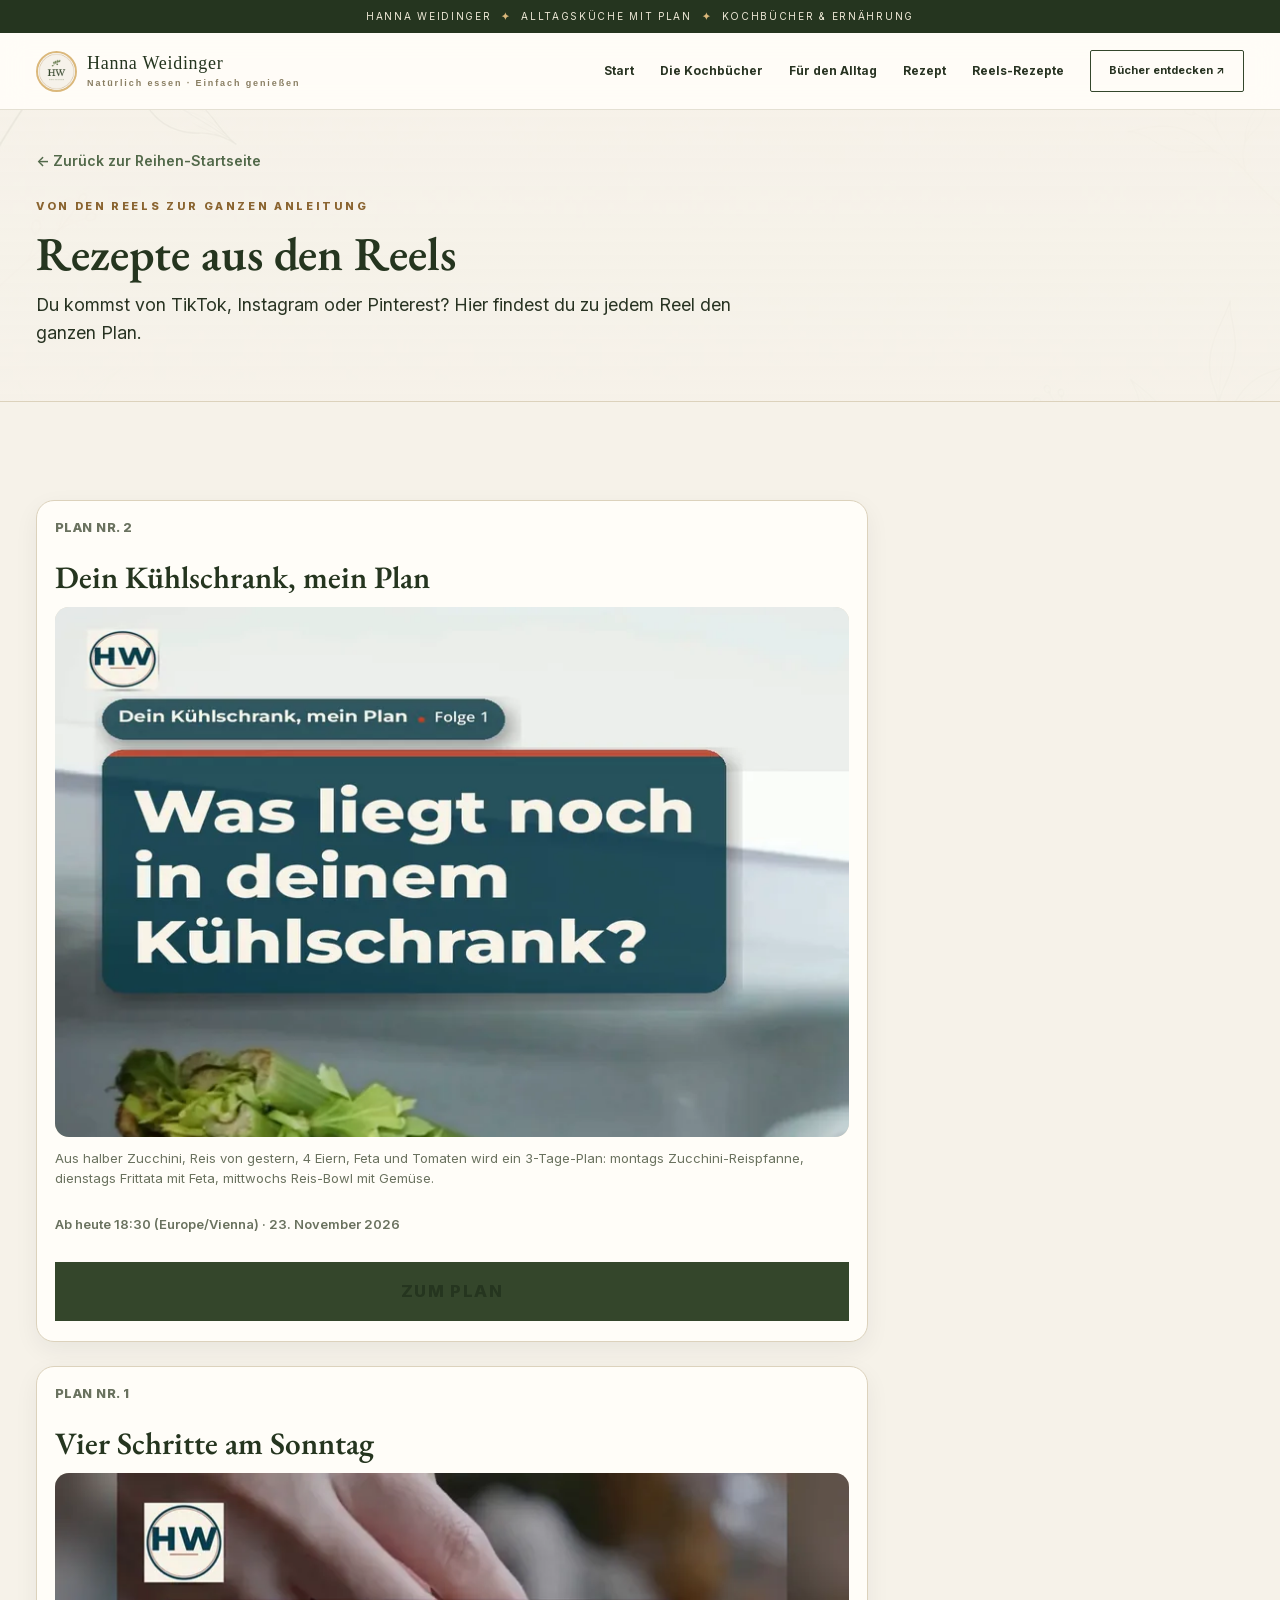
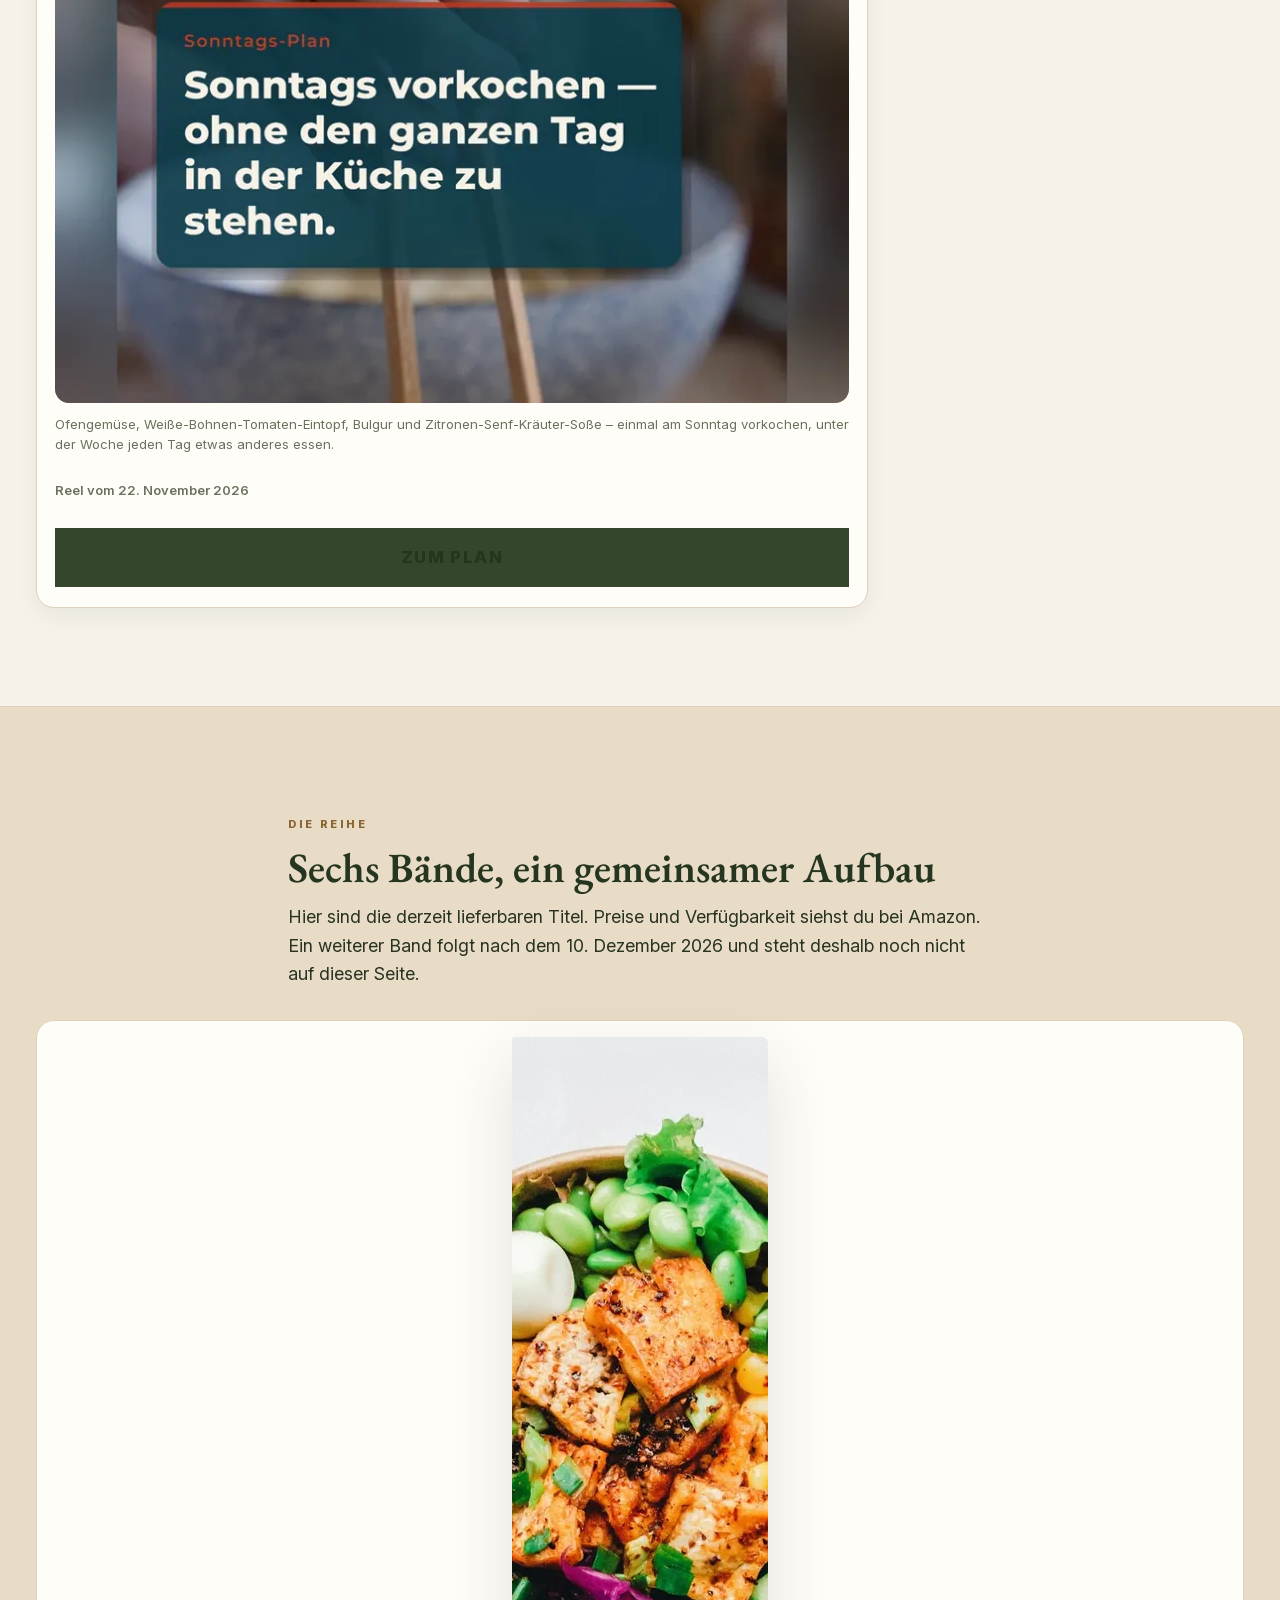
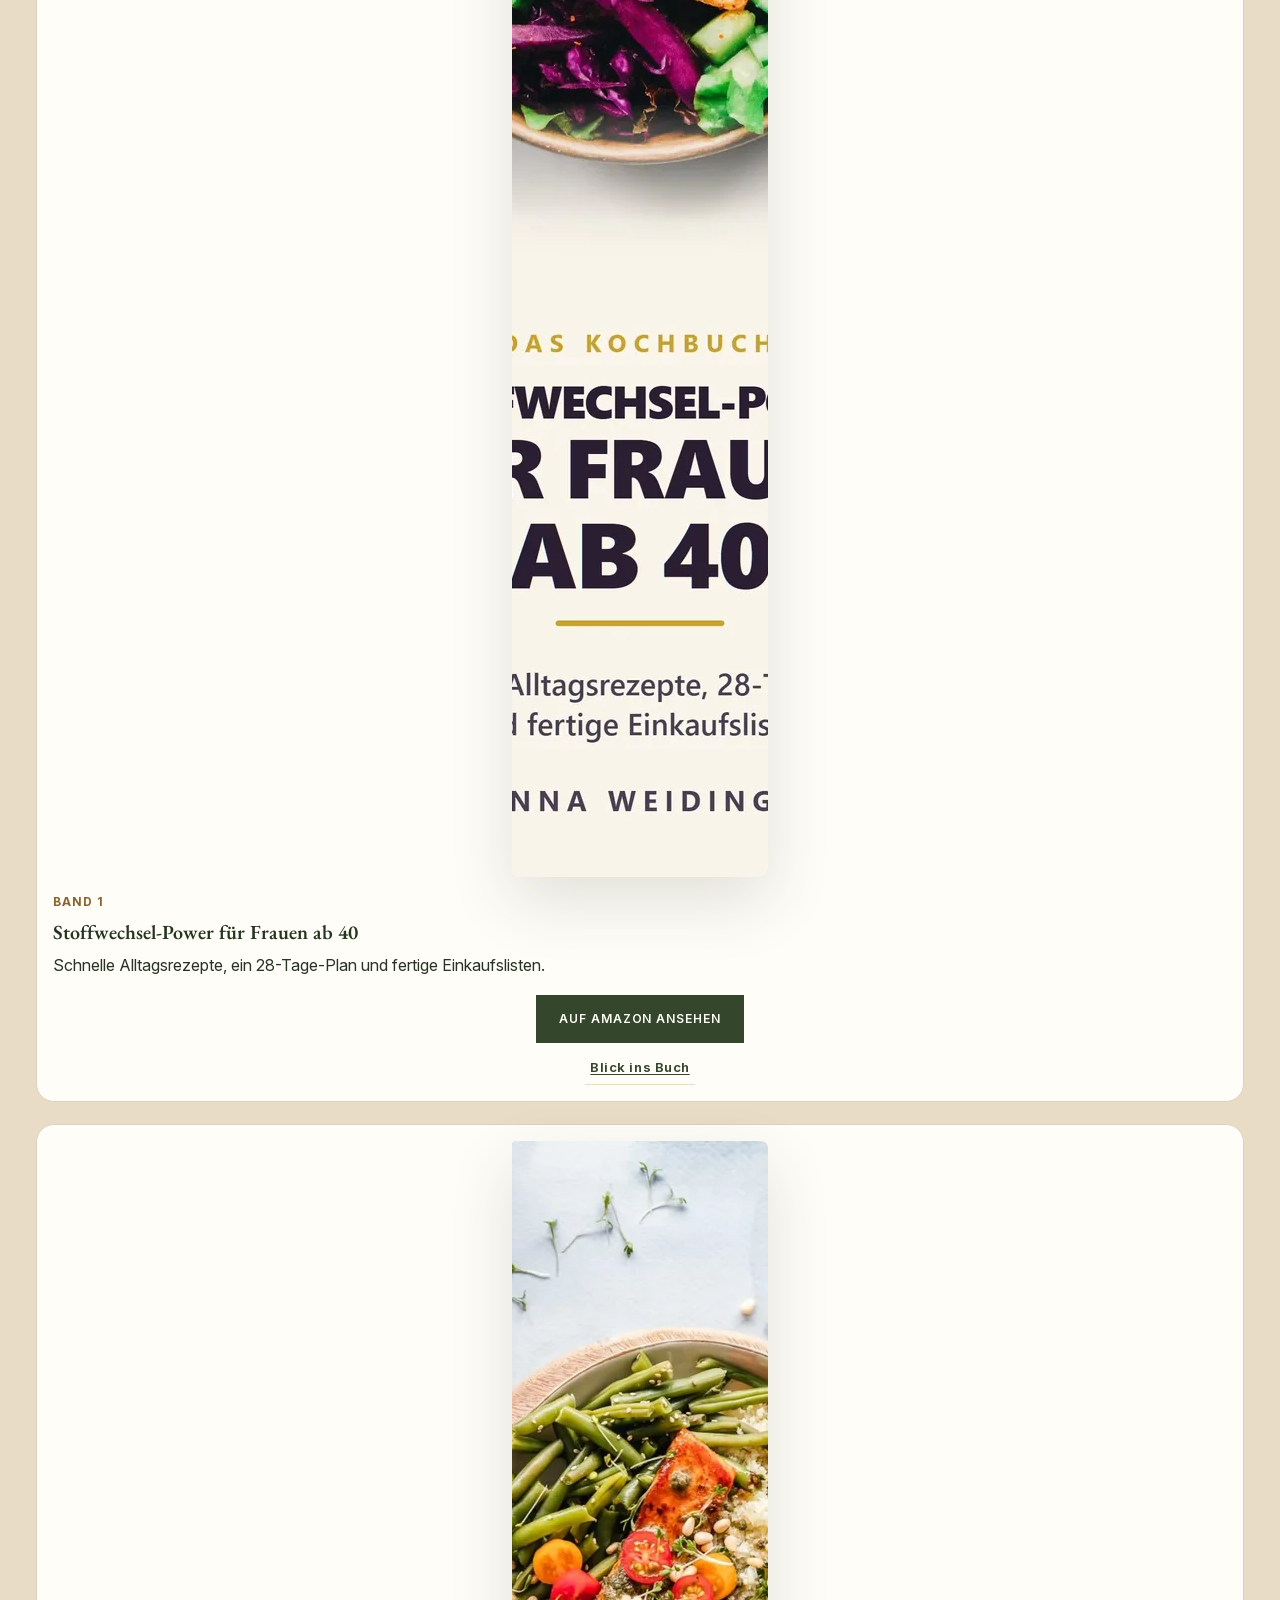
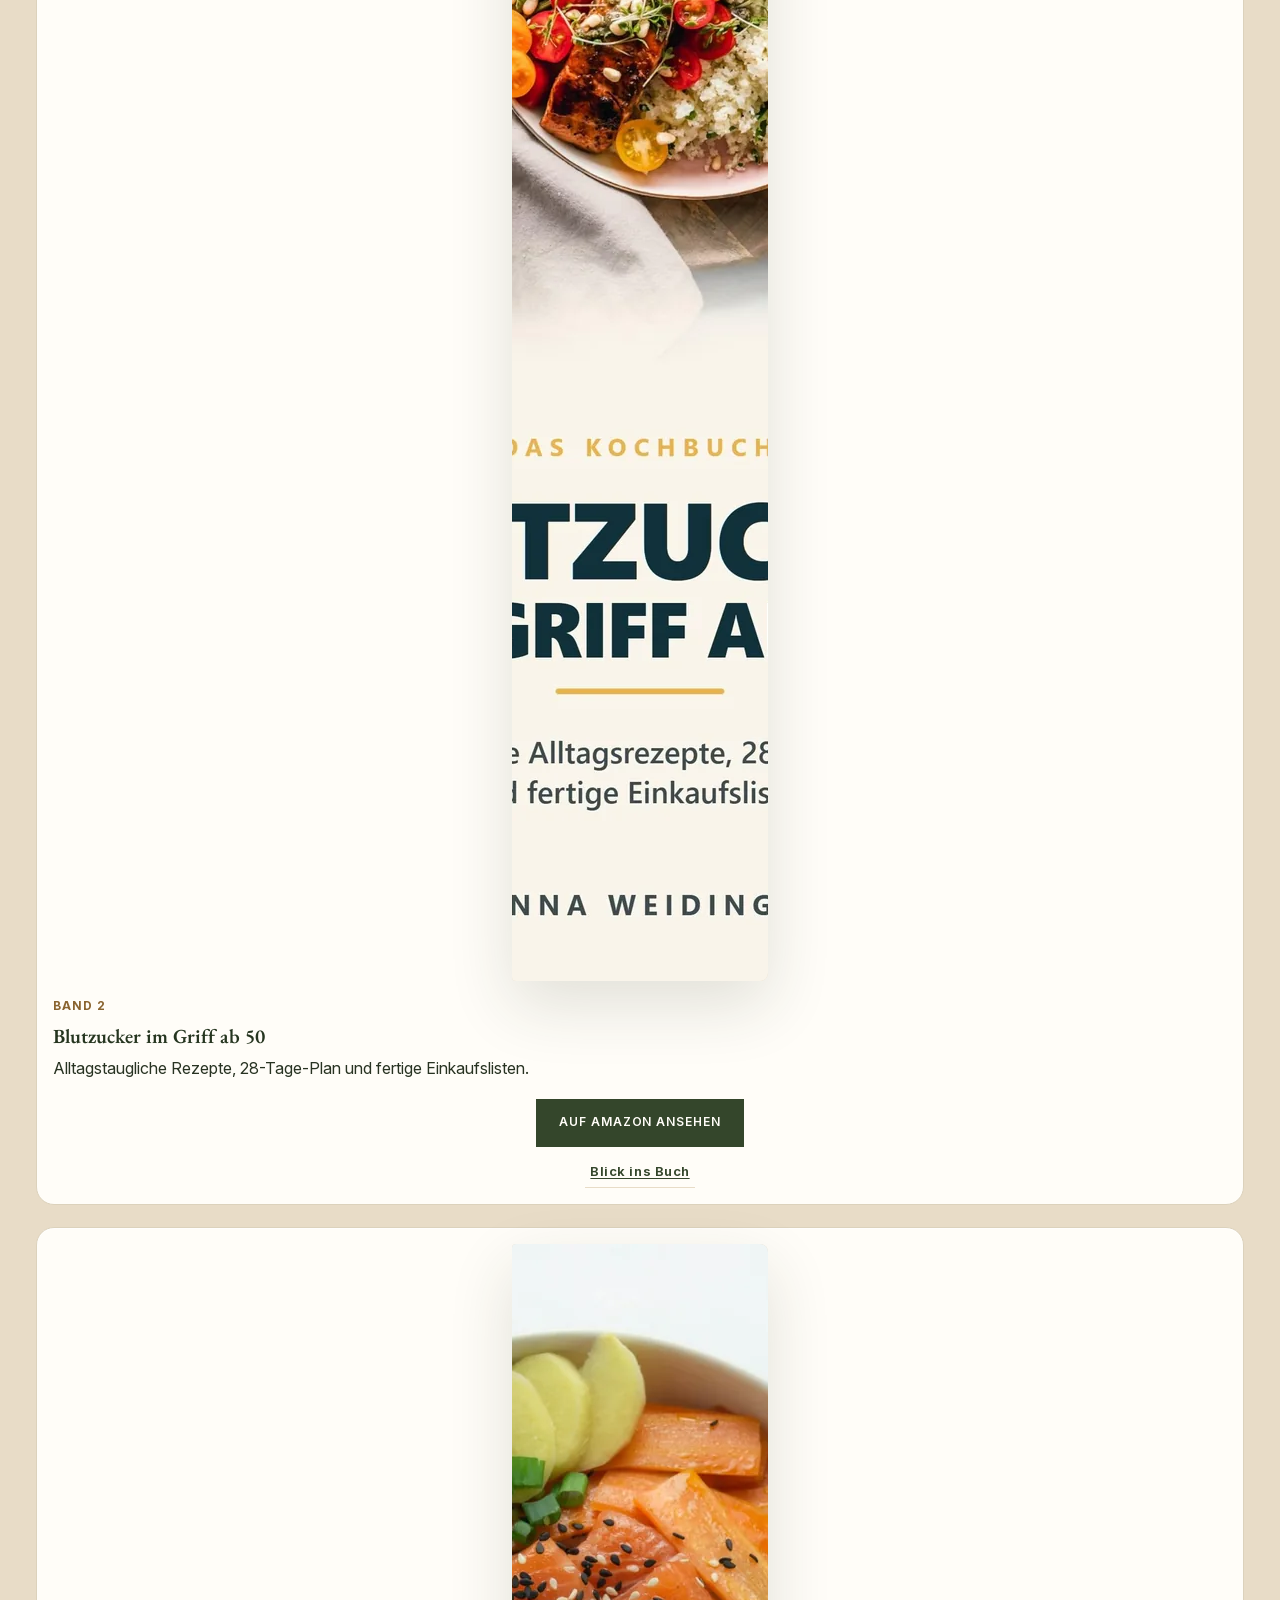
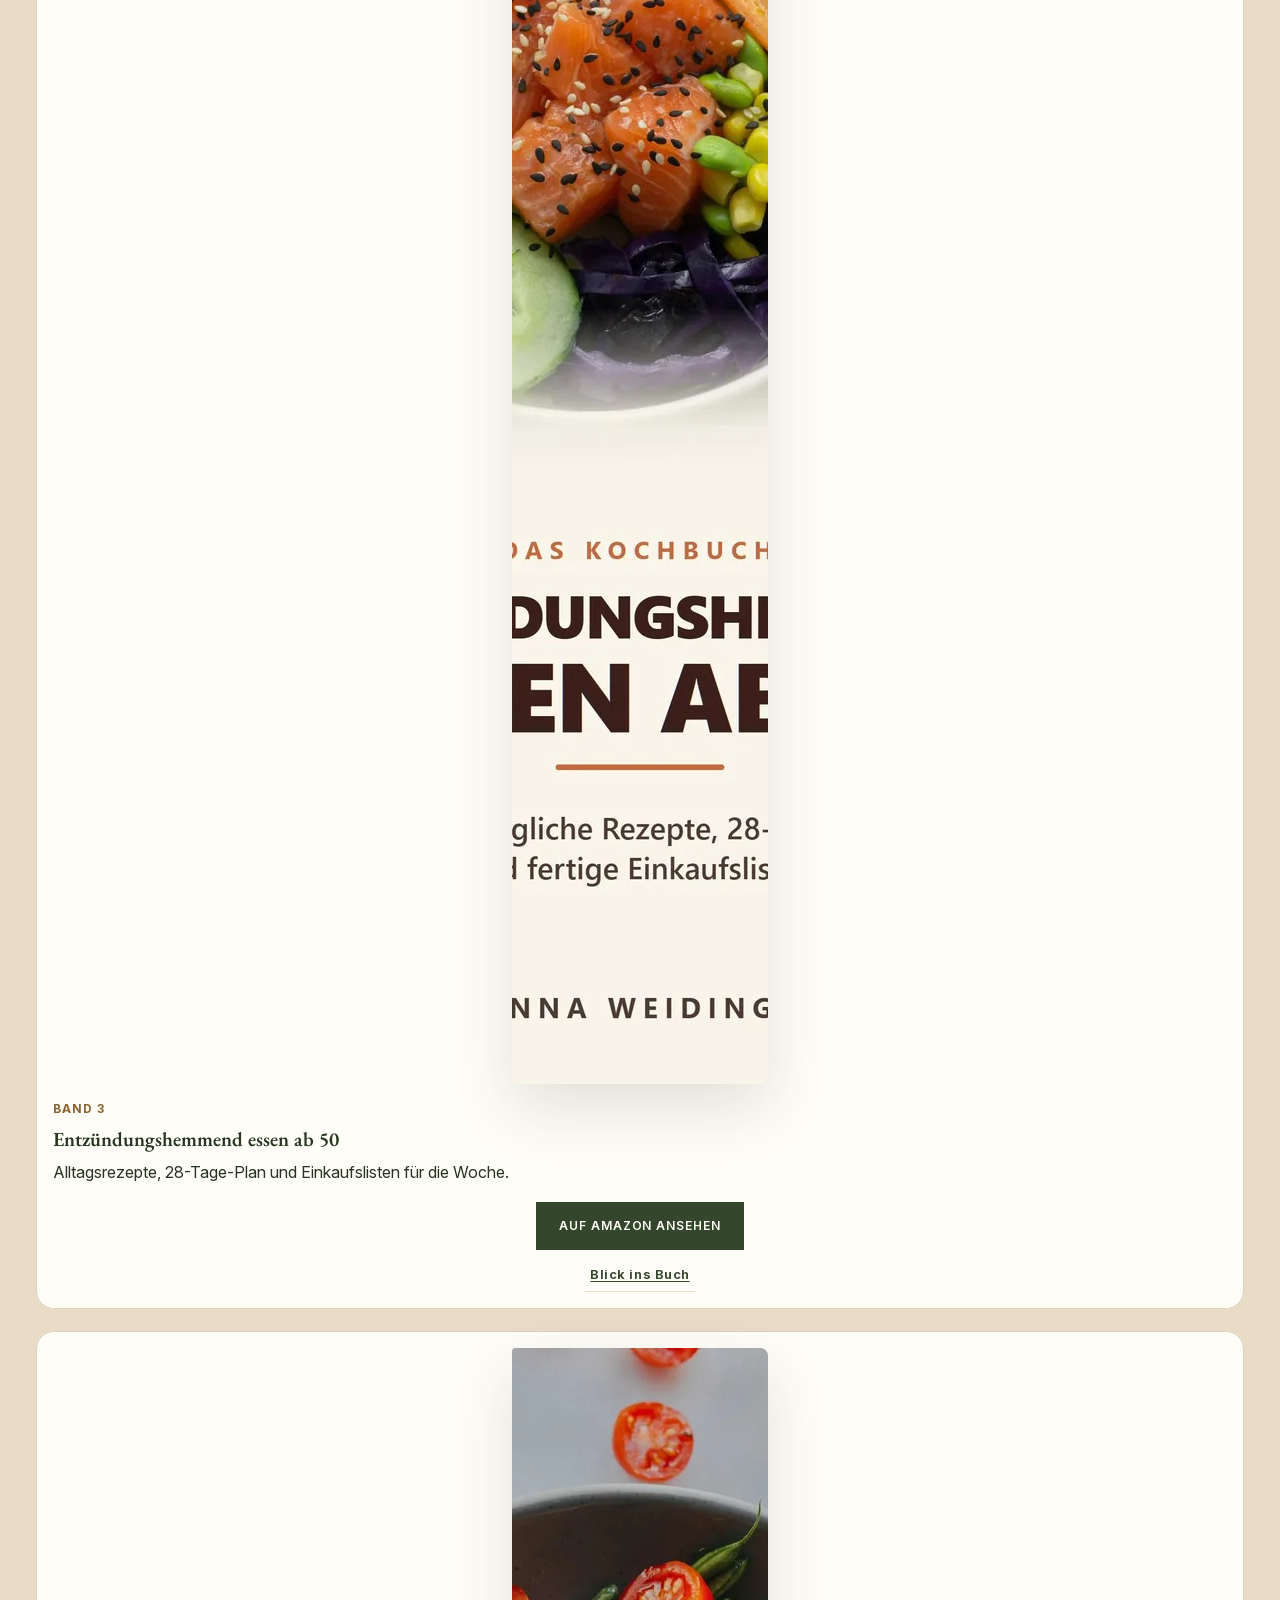
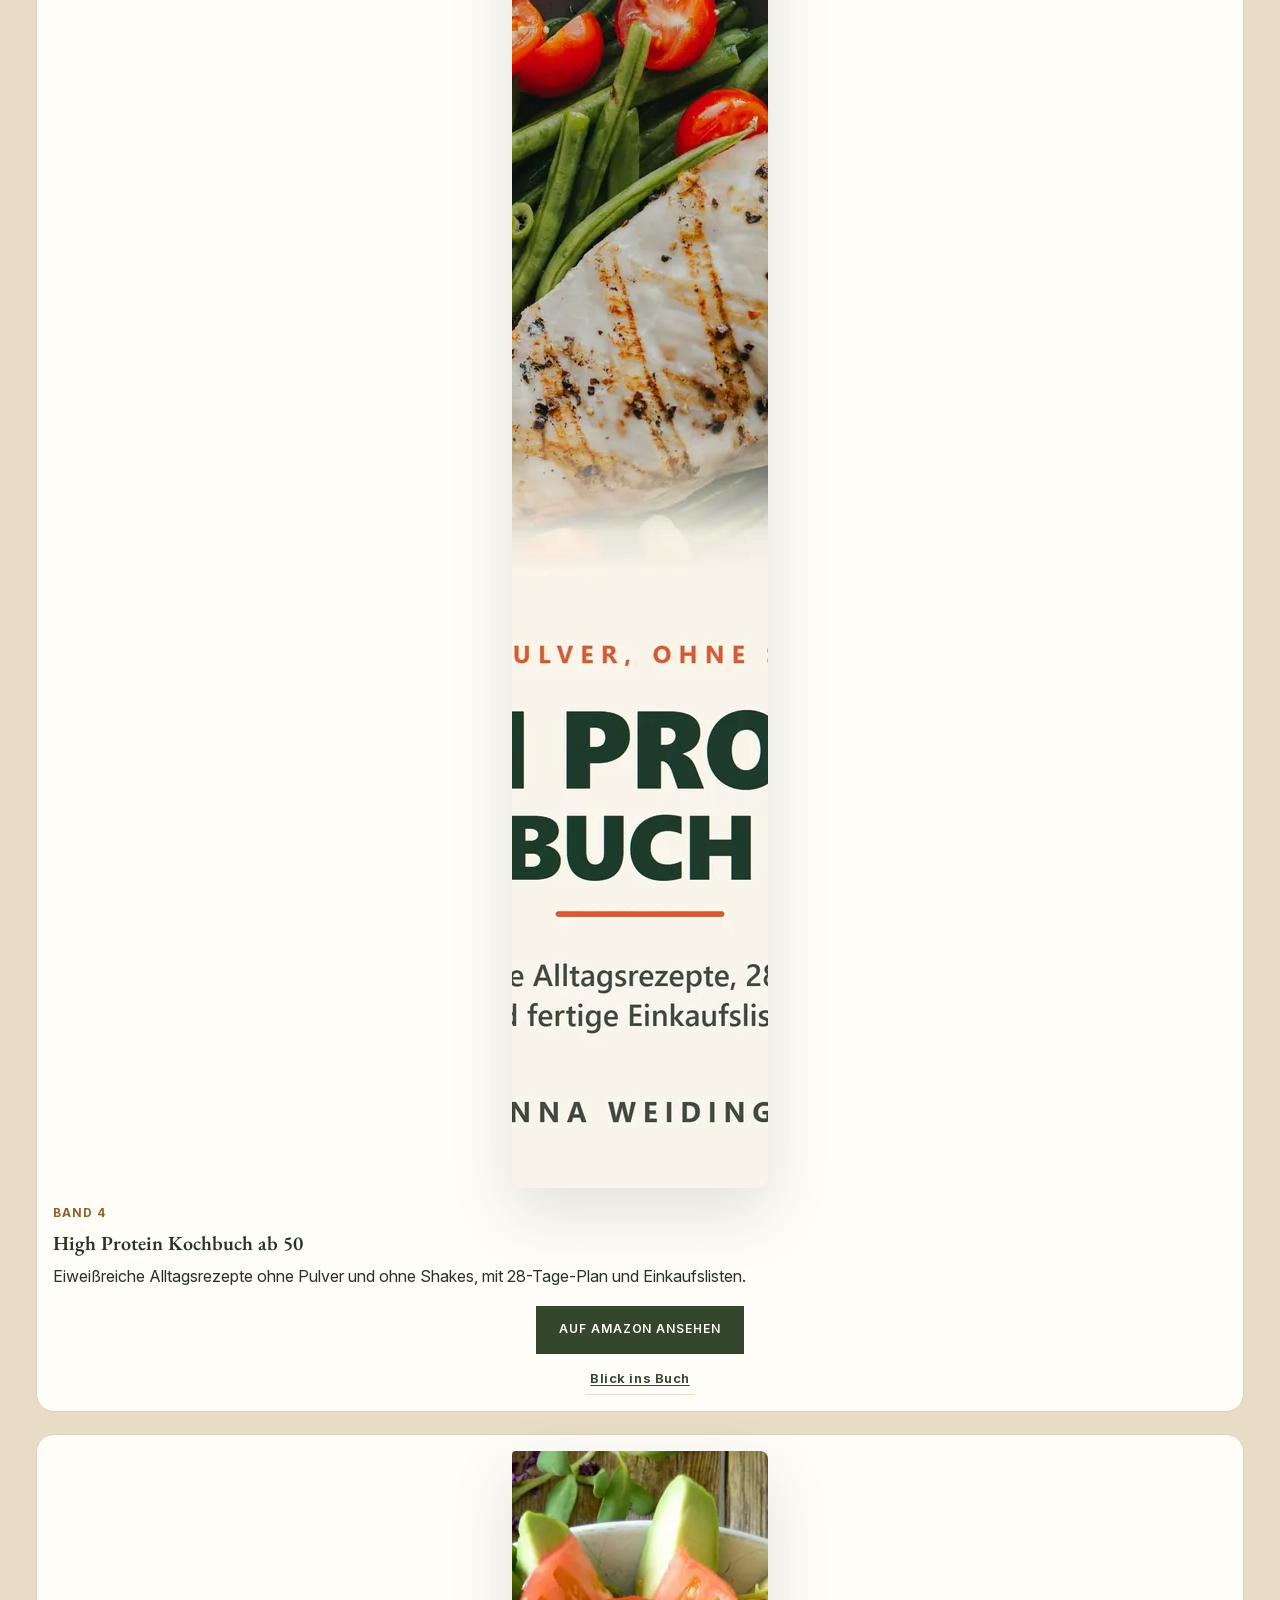
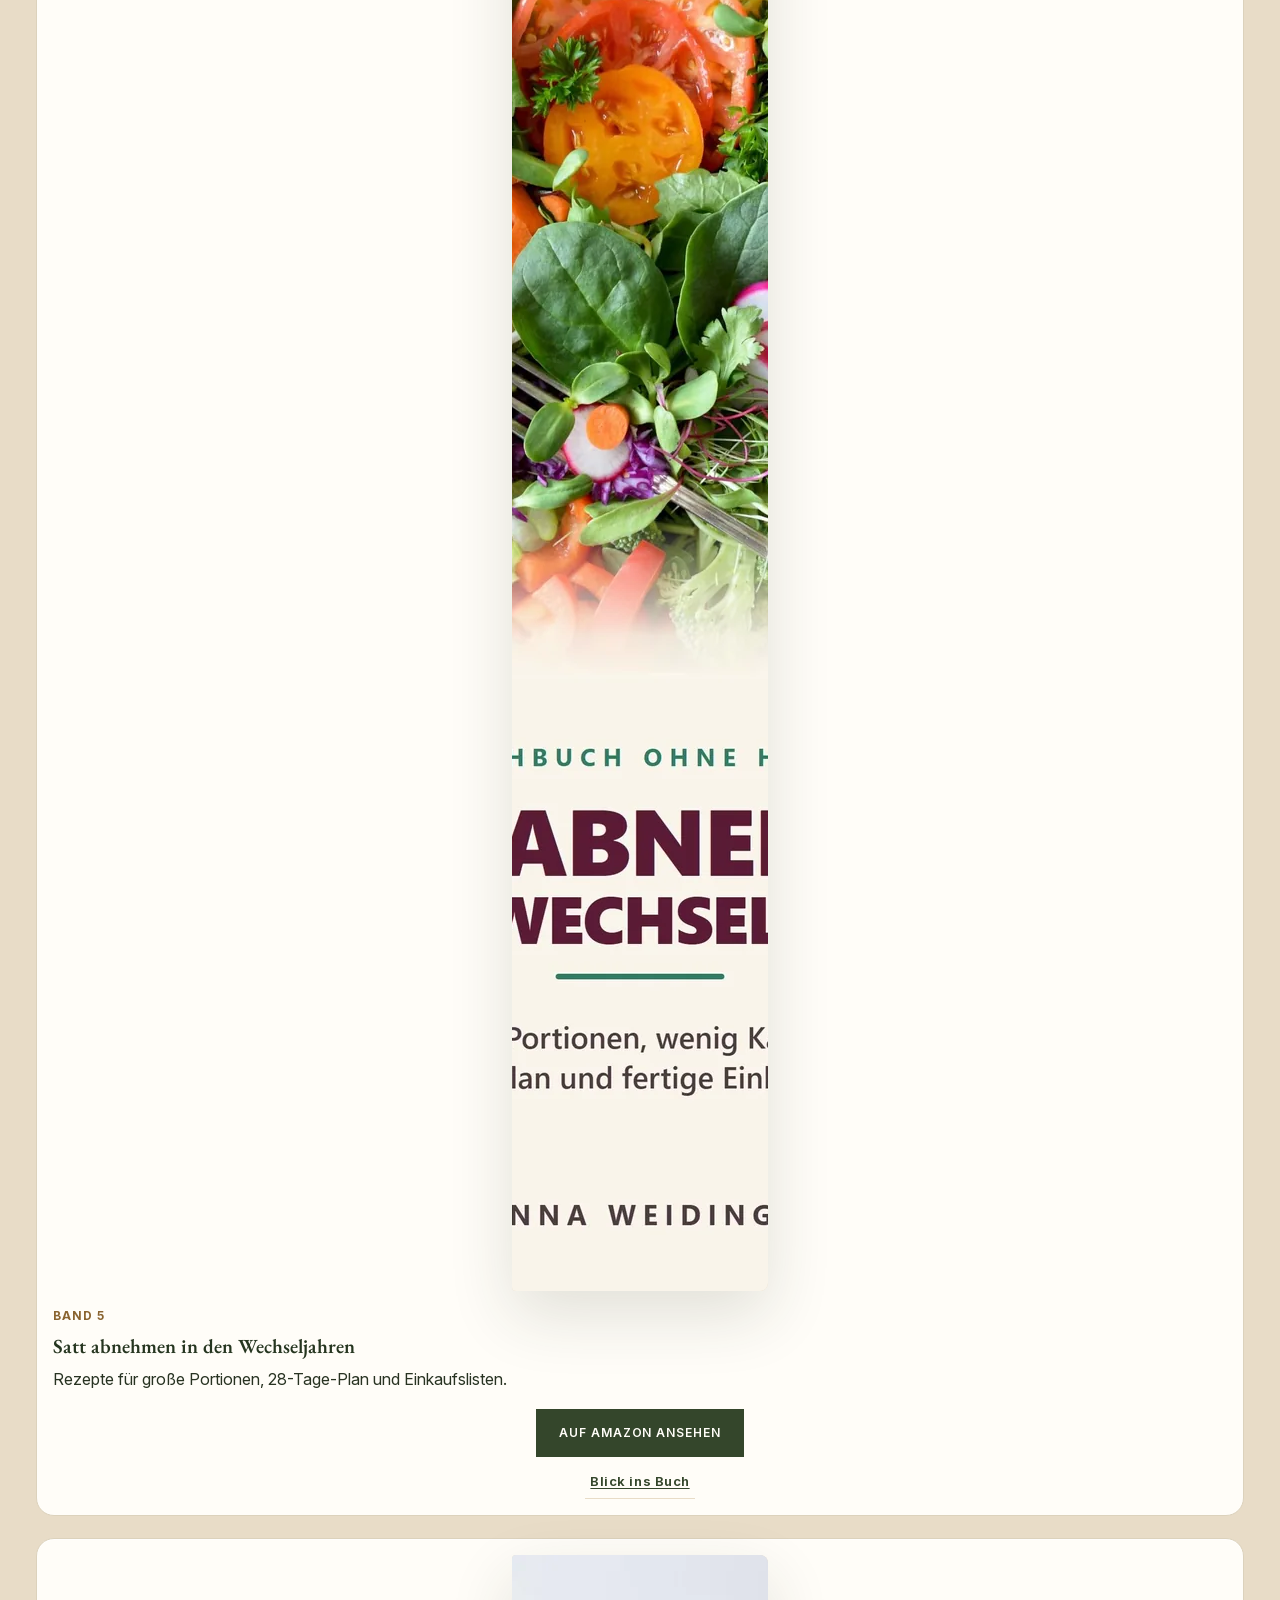
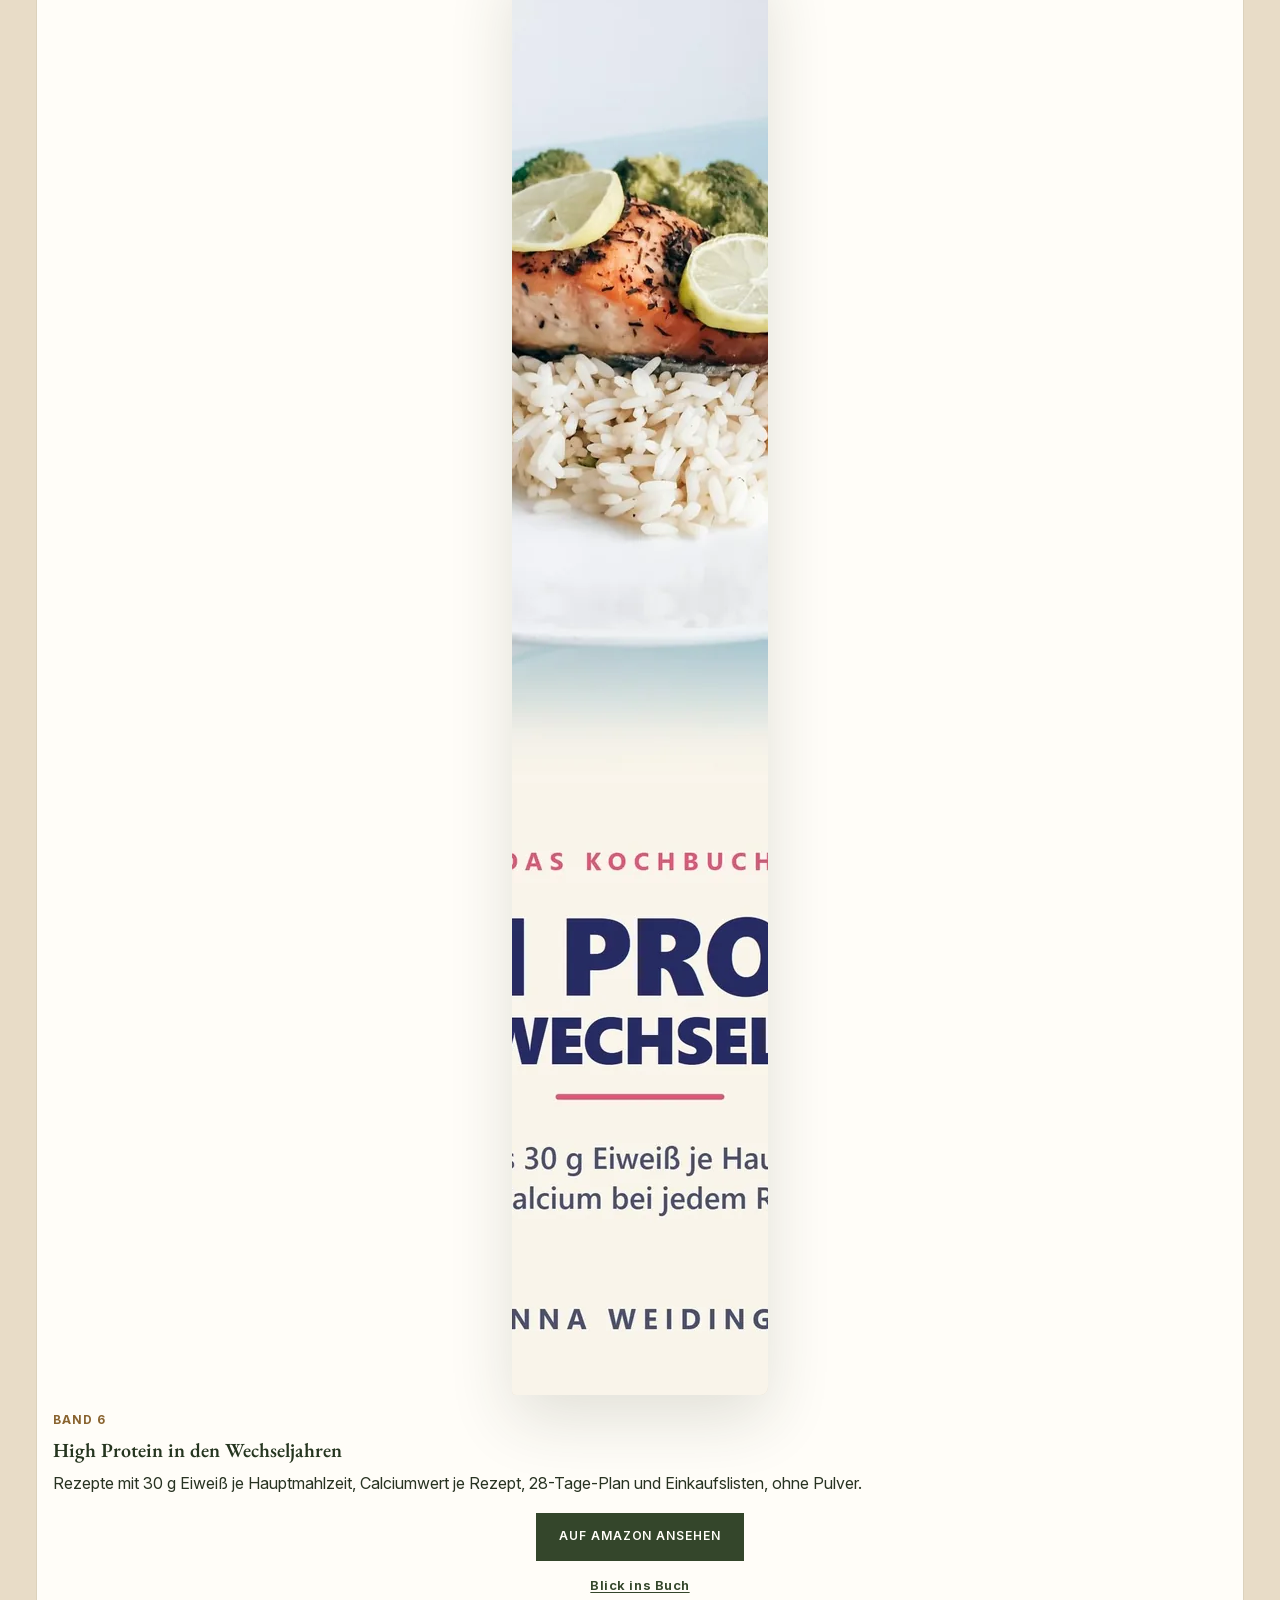
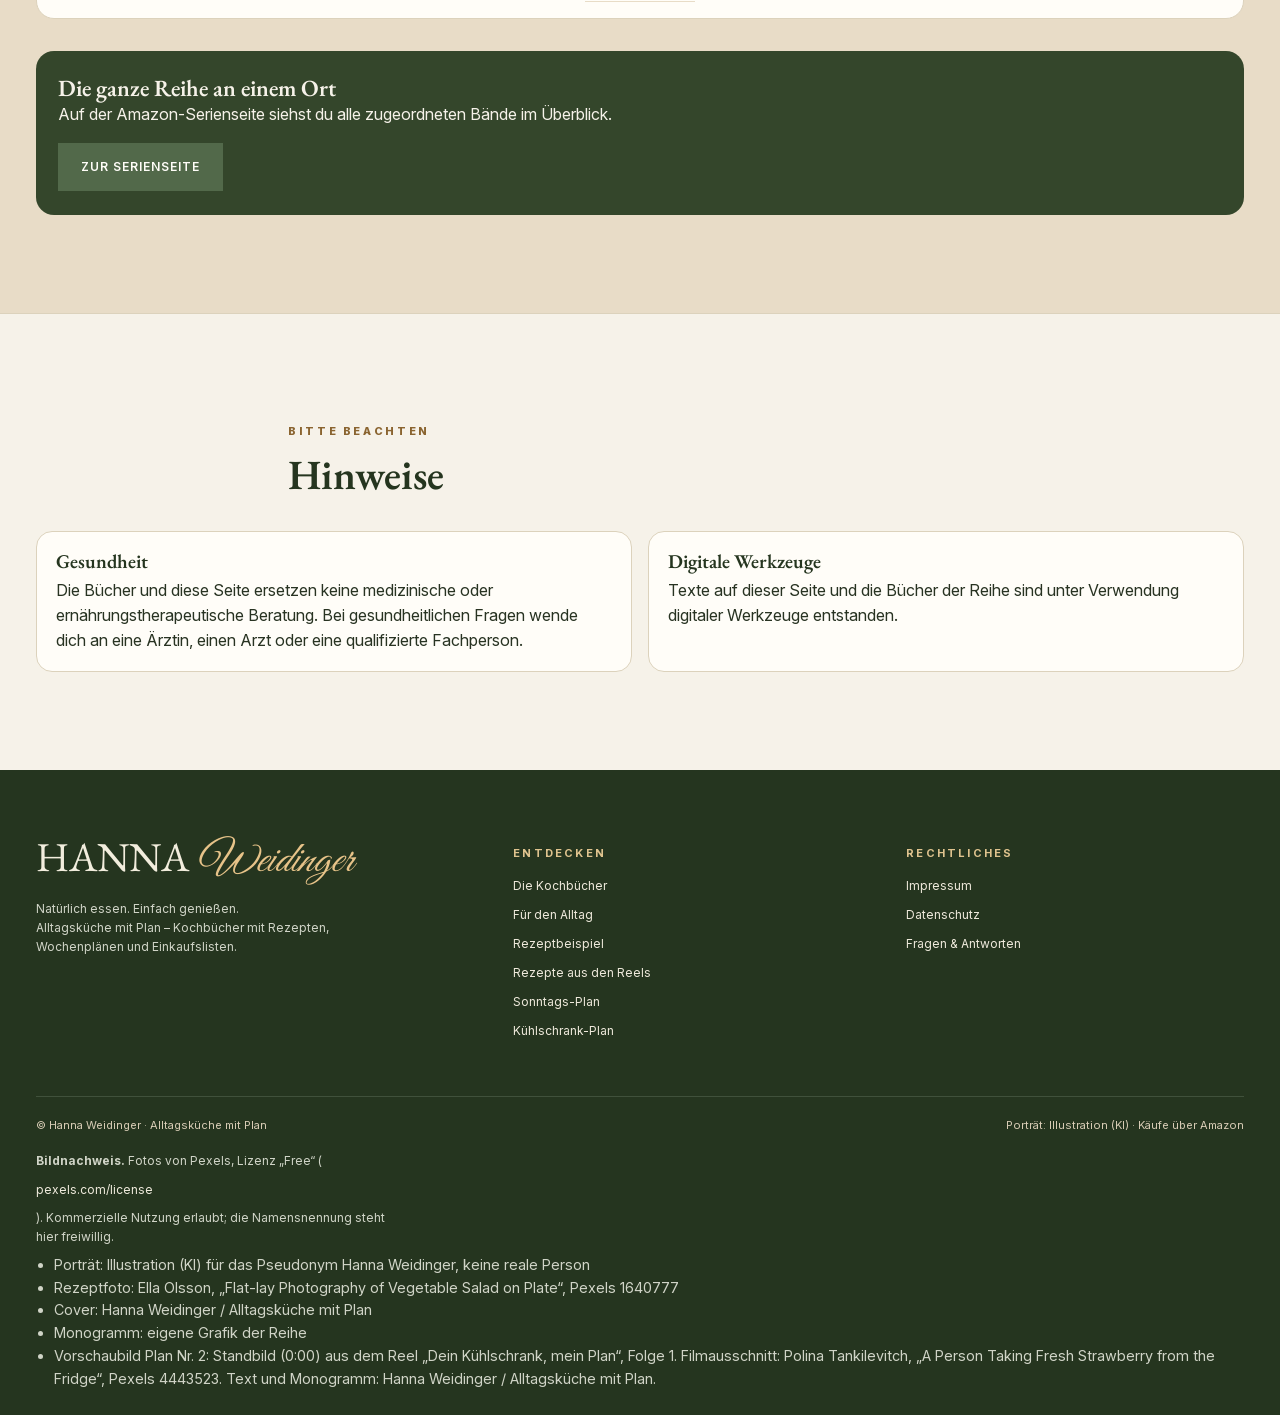
==== commit 84959718: "Plan Nr. 2: Kuehlschrank-Folge 1 als Reels-Ziel (3-Tage-Beispiel)" ====
--- a/reels/index.html
+++ b/reels/index.html
@@ -4,7 +4,7 @@
   <meta charset="utf-8">
   <meta name="viewport" content="width=device-width, initial-scale=1">
   <title>Rezepte aus den Reels | Alltagsküche mit Plan</title>
-  <meta name="description" content="Du kommst von TikTok, Instagram oder Pinterest? Hier findest du zu jedem Reel von Hanna Weidinger den ganzen Plan – aktuell Plan Nr. 1: Vier Schritte am Sonntag.">
+  <meta name="description" content="Du kommst von TikTok, Instagram oder Pinterest? Hier findest du zu jedem Reel von Hanna Weidinger den ganzen Plan – aktuell Plan Nr. 2: Dein Kühlschrank, mein Plan, und Plan Nr. 1: Vier Schritte am Sonntag.">
   <meta name="robots" content="index, follow">
   <link rel="icon" href="../assets/img/favicon.png" type="image/png">
   <link rel="stylesheet" href="../assets/css/style.css">
@@ -48,6 +48,21 @@
 {
   "reels": [
     {
+      "nr": 2,
+      "titel": "Dein Kühlschrank, mein Plan",
+      "slug": "kuehlschrank-folge-1",
+      "datum": "2026-11-23",
+      "datum_anzeige": "Ab heute 18:30 (Europe/Vienna) · 23. November 2026",
+      "beschreibung": "Aus halber Zucchini, Reis von gestern, 4 Eiern, Feta und Tomaten wird ein 3-Tage-Plan: montags Zucchini-Reispfanne, dienstags Frittata mit Feta, mittwochs Reis-Bowl mit Gemüse.",
+      "bild": "../assets/img/reels/plan-02-kuehlschrank.jpg",
+      "bild_webp": "../assets/img/reels/plan-02-kuehlschrank.webp",
+      "bild_breite": 800,
+      "bild_hoehe": 1200,
+      "bild_alt": "Standbild aus dem Reel „Dein Kühlschrank, mein Plan“, Folge 1: Blick von innen in einen Kühlschrank, darüber der Text „Was liegt noch in deinem Kühlschrank?“",
+      "bildnachweis": "Standbild (0:00) aus dem Reel „Dein Kühlschrank, mein Plan“, Folge 1. Filmausschnitt: Polina Tankilevitch, „A Person Taking Fresh Strawberry from the Fridge“, Pexels 4443523, Lizenz Free (pexels.com/license). Text und Monogramm: Hanna Weidinger / Alltagsküche mit Plan.",
+      "plan_url": "../plan/kuehlschrank-folge-1/"
+    },
+    {
       "nr": 1,
       "titel": "Vier Schritte am Sonntag",
       "slug": "sonntag-vier-schritte",
@@ -59,19 +74,33 @@
       "bild_breite": 800,
       "bild_hoehe": 1200,
       "bild_alt": "Standbild aus dem Reel „Vier Schritte am Sonntag“: Hände legen gekochte Nudeln in eine Glasbox, darüber der Text „Sonntags vorkochen — ohne den ganzen Tag in der Küche zu stehen.“",
+      "bildnachweis": "Standbild aus dem Reel „Sonntag in vier Schritten“. Filmausschnitt: Sarah Chai, „Putting Pasta in a Glass Container“, Pexels 7250802, Lizenz Free (pexels.com/license). Text und Monogramm: Hanna Weidinger / Alltagsküche mit Plan.",
       "plan_url": "../plan/sonntag-vier-schritte/"
     }
   ]
 }
         </script>
         <div class="reel-list" id="reels-list">
+          <article class="reel-card" id="plan-2">
+            <p class="reel-nr">Plan Nr. 2</p>
+            <h2>Dein Kühlschrank, mein Plan</h2>
+            <figure class="reel-photo">
+              <picture>
+                <source type="image/webp" srcset="../assets/img/reels/plan-02-kuehlschrank.webp">
+                <img src="../assets/img/reels/plan-02-kuehlschrank.jpg" width="800" height="1200" alt="Standbild aus dem Reel „Dein Kühlschrank, mein Plan“, Folge 1: Blick von innen in einen Kühlschrank, darüber der Text „Was liegt noch in deinem Kühlschrank?“" decoding="async" fetchpriority="high">
+              </picture>
+            </figure>
+            <p class="reel-desc">Aus halber Zucchini, Reis von gestern, 4 Eiern, Feta und Tomaten wird ein 3-Tage-Plan: montags Zucchini-Reispfanne, dienstags Frittata mit Feta, mittwochs Reis-Bowl mit Gemüse.</p>
+            <p class="reel-date"><time datetime="2026-11-23">Ab heute 18:30 (Europe/Vienna) · 23. November 2026</time></p>
+            <a class="btn btn-primary" href="../plan/kuehlschrank-folge-1/" data-keep-src>Zum Plan</a>
+          </article>
           <article class="reel-card" id="plan-1">
             <p class="reel-nr">Plan Nr. 1</p>
             <h2>Vier Schritte am Sonntag</h2>
             <figure class="reel-photo">
               <picture>
                 <source type="image/webp" srcset="../assets/img/reels/plan-01-sonntag.webp">
-                <img src="../assets/img/reels/plan-01-sonntag.jpg" width="800" height="1200" alt="Standbild aus dem Reel „Vier Schritte am Sonntag“: Hände legen gekochte Nudeln in eine Glasbox, darüber der Text „Sonntags vorkochen — ohne den ganzen Tag in der Küche zu stehen.“" decoding="async" fetchpriority="high">
+                <img src="../assets/img/reels/plan-01-sonntag.jpg" width="800" height="1200" alt="Standbild aus dem Reel „Vier Schritte am Sonntag“: Hände legen gekochte Nudeln in eine Glasbox, darüber der Text „Sonntags vorkochen — ohne den ganzen Tag in der Küche zu stehen.“" loading="lazy" decoding="async">
               </picture>
             </figure>
             <p class="reel-desc">Ofengemüse, Weiße-Bohnen-Tomaten-Eintopf, Bulgur und Zitronen-Senf-Kräuter-Soße – einmal am Sonntag vorkochen, unter der Woche jeden Tag etwas anderes essen.</p>
@@ -264,6 +293,7 @@
           <a href="../index.html#rezept" data-keep-src>Rezeptbeispiel</a>
           <a href="../reels/" data-keep-src>Rezepte aus den Reels</a>
           <a href="../plan/sonntag-vier-schritte/" data-keep-src>Sonntags-Plan</a>
+          <a href="../plan/kuehlschrank-folge-1/" data-keep-src>Kühlschrank-Plan</a>
         </div>
         <div>
           <h4>RECHTLICHES</h4>
@@ -283,6 +313,8 @@
           <li>Rezeptfoto: Ella Olsson, „Flat-lay Photography of Vegetable Salad on Plate“, Pexels 1640777</li>
           <li>Cover: Hanna Weidinger / Alltagsküche mit Plan</li>
           <li>Monogramm: eigene Grafik der Reihe</li>
+          <li>Vorschaubild Plan Nr. 2: Standbild (0:00) aus dem Reel „Dein Kühlschrank, mein Plan“, Folge 1. Filmausschnitt: Polina Tankilevitch, „A Person Taking Fresh Strawberry from the Fridge“, Pexels 4443523. Text und Monogramm: Hanna Weidinger / Alltagsküche mit Plan.</li>
+
         </ul>
       </div>
     </div>
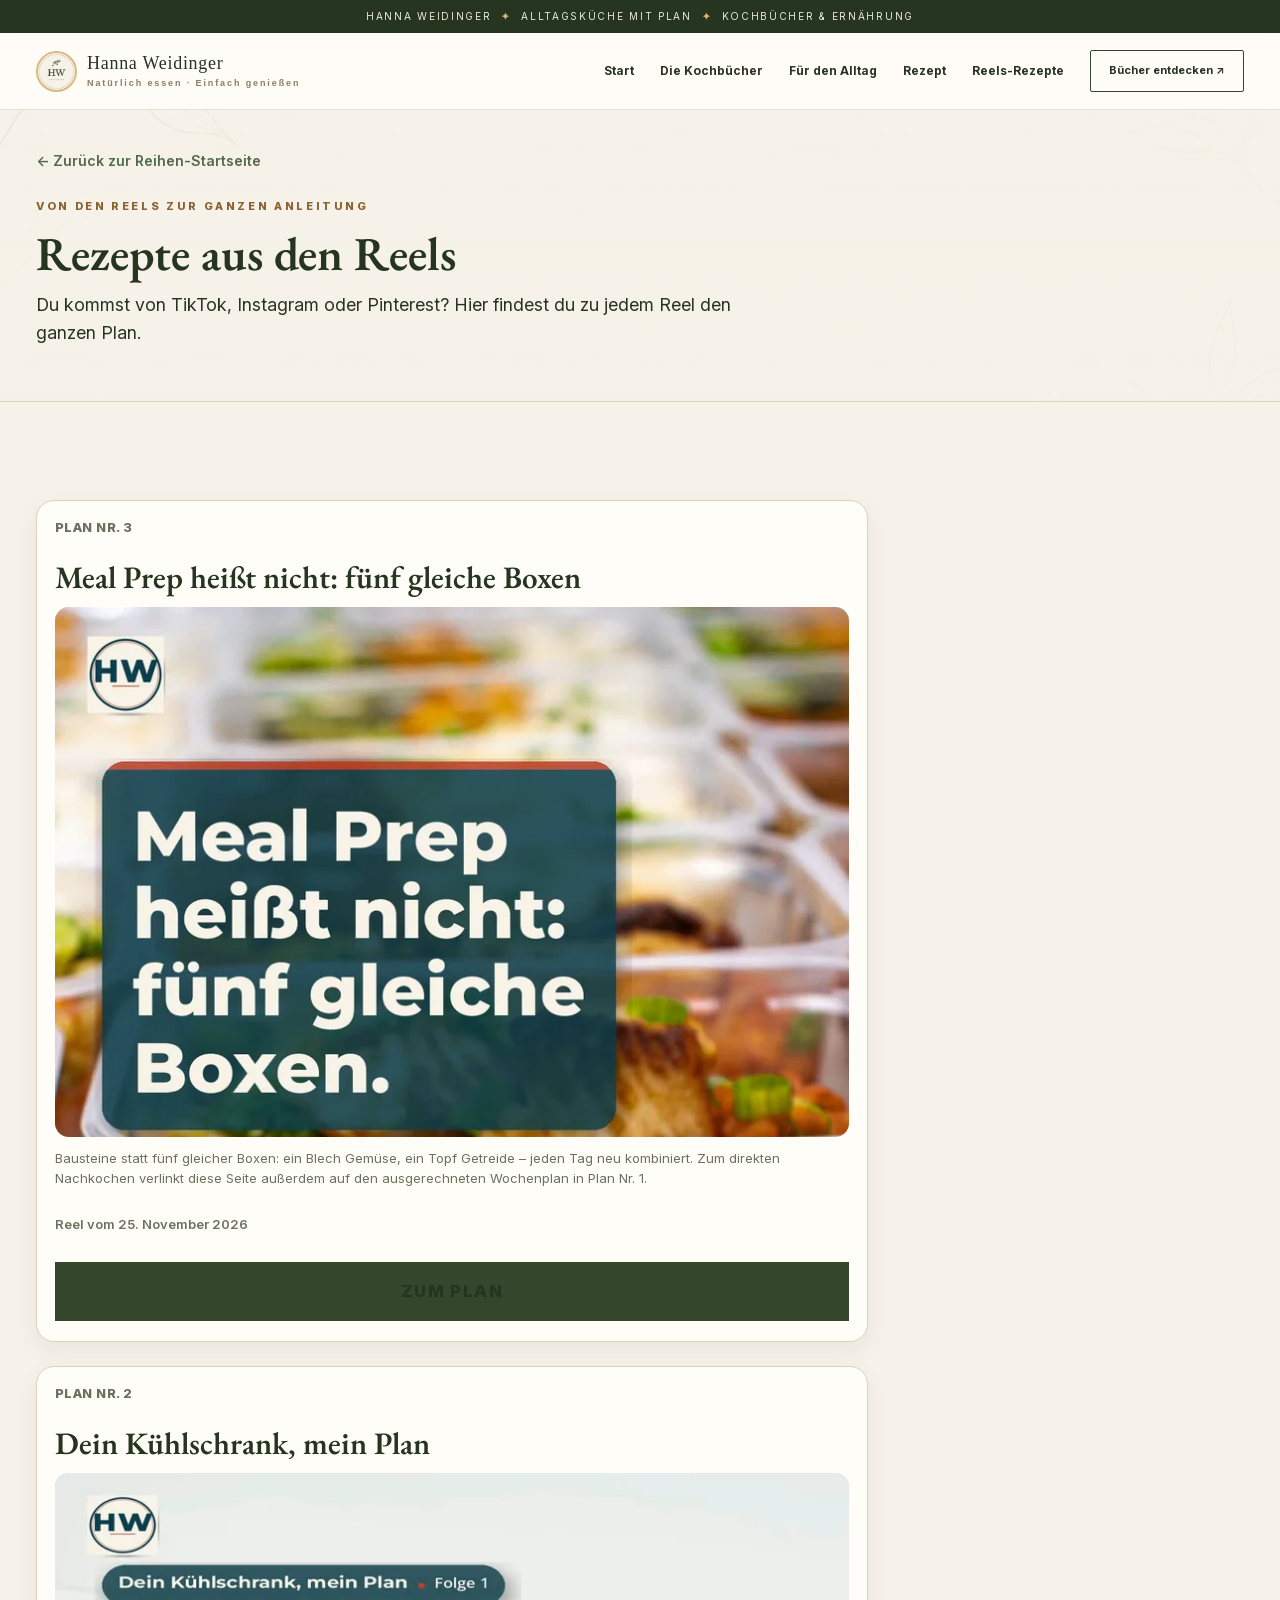
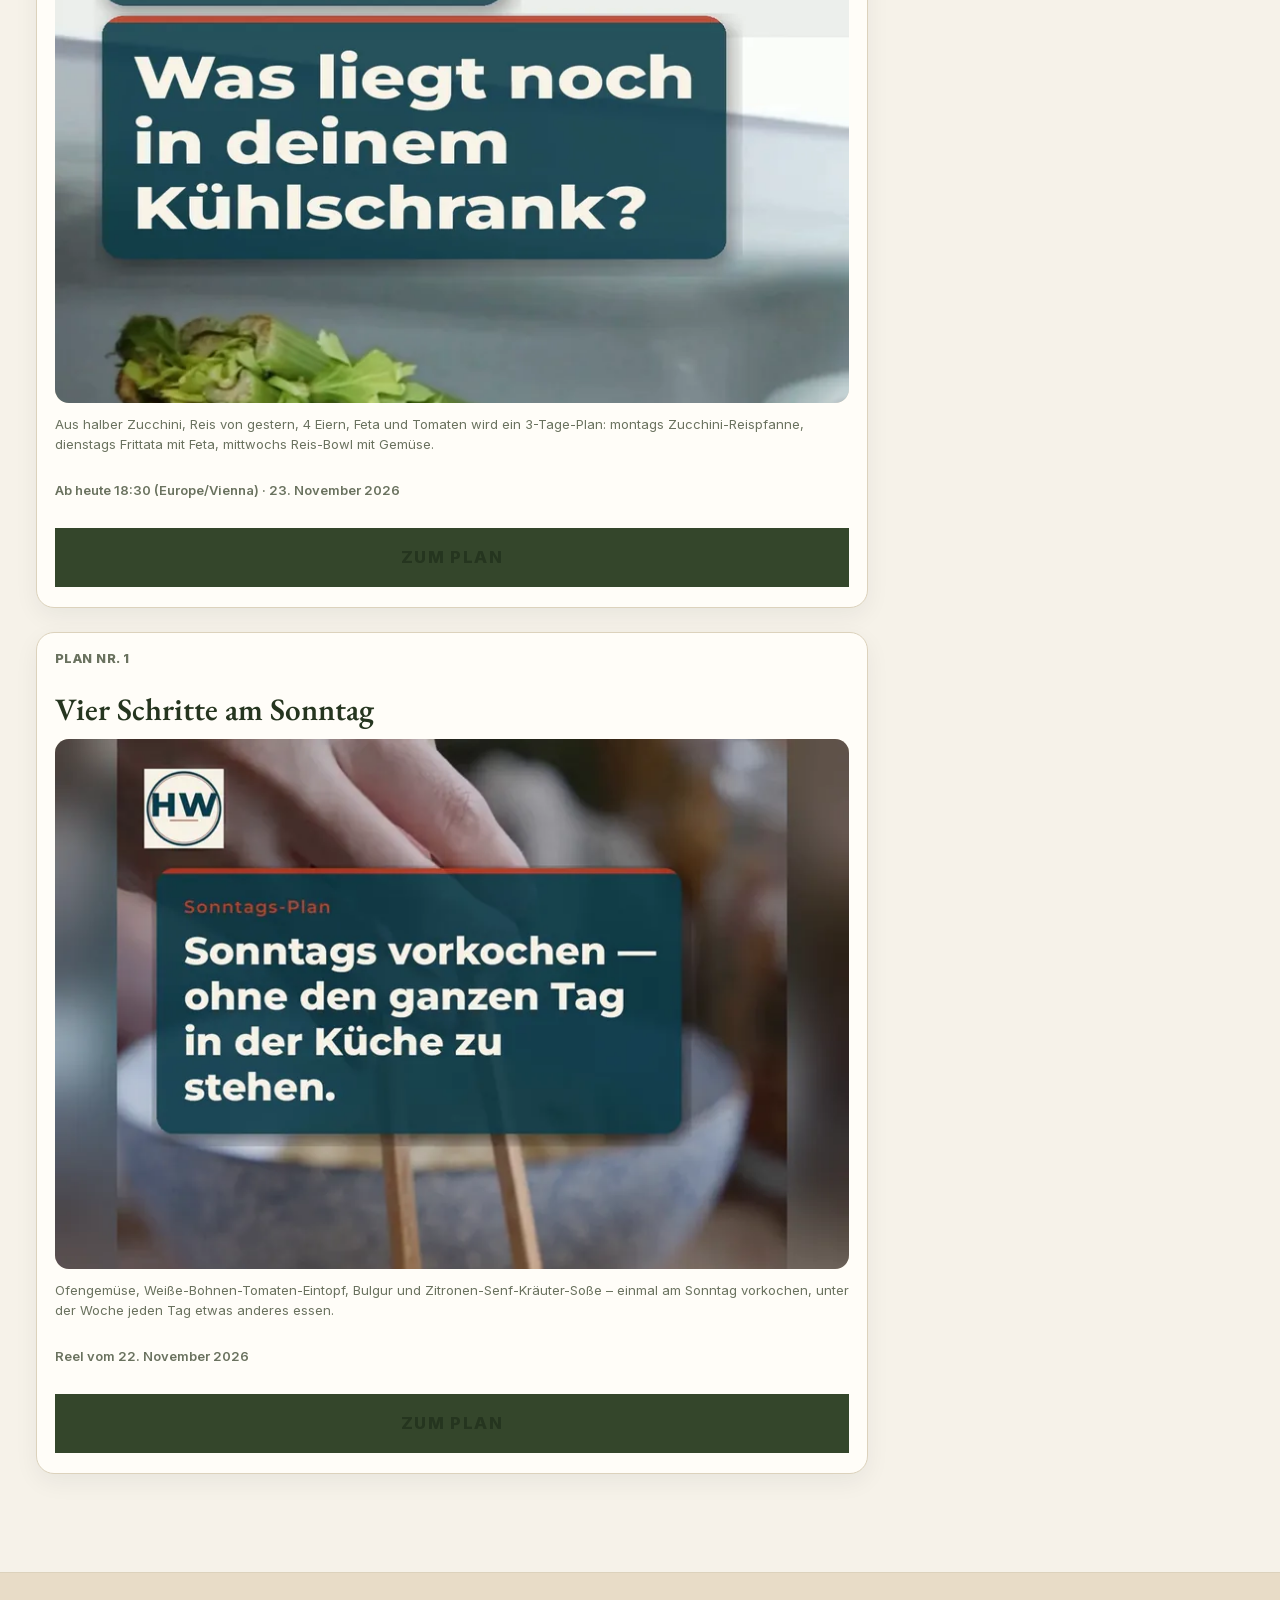
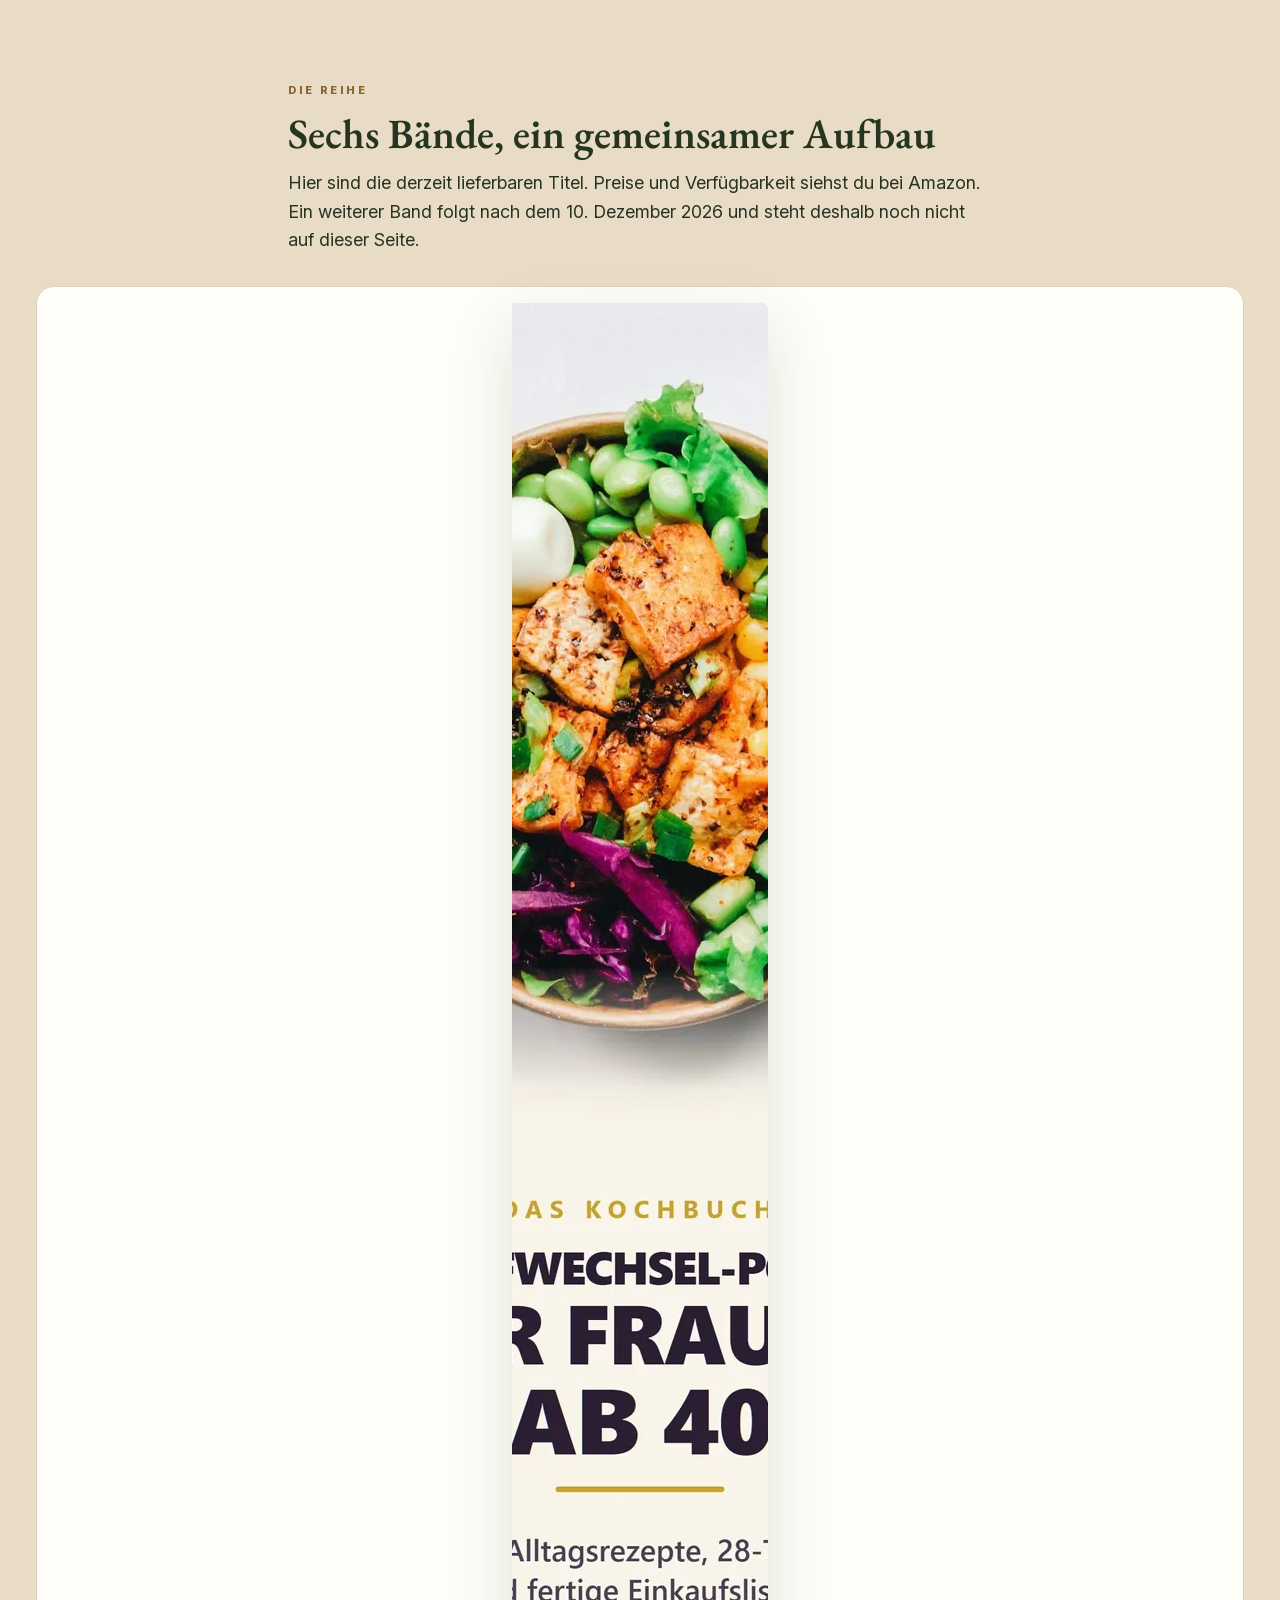
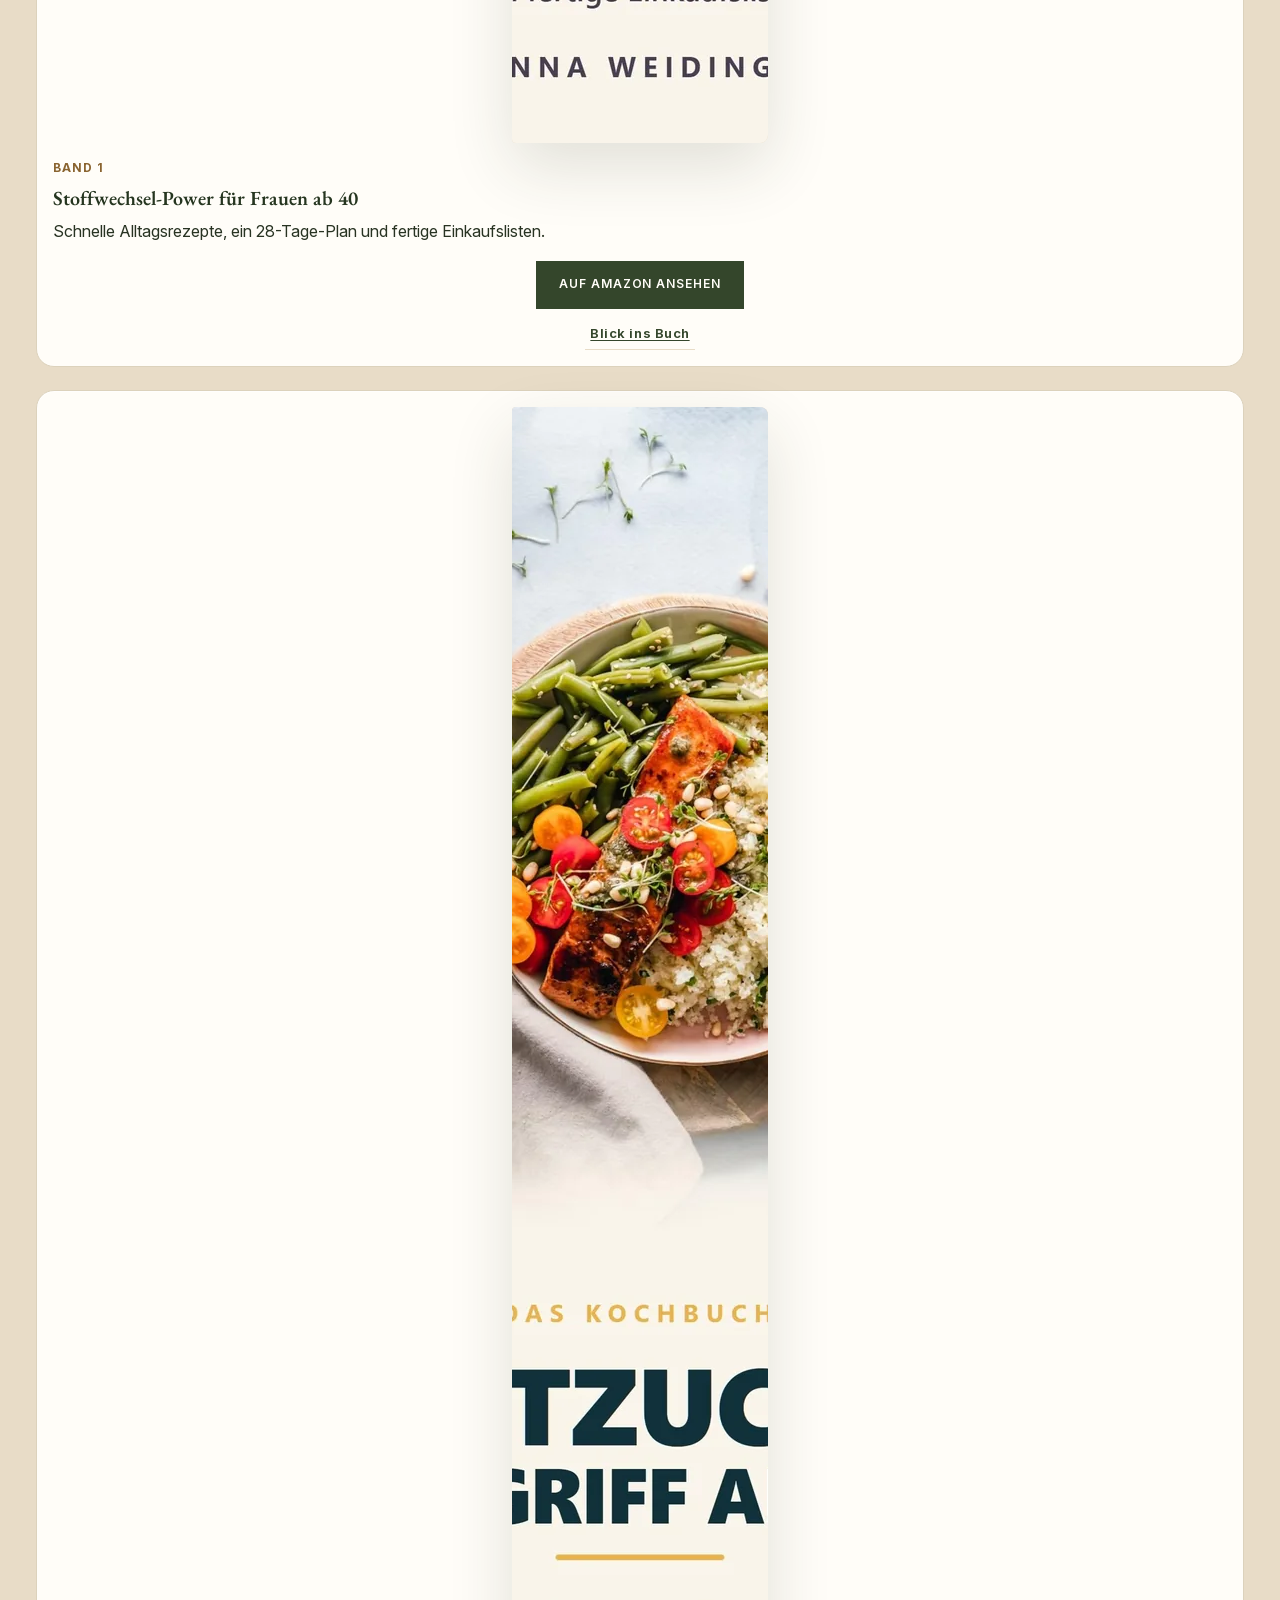
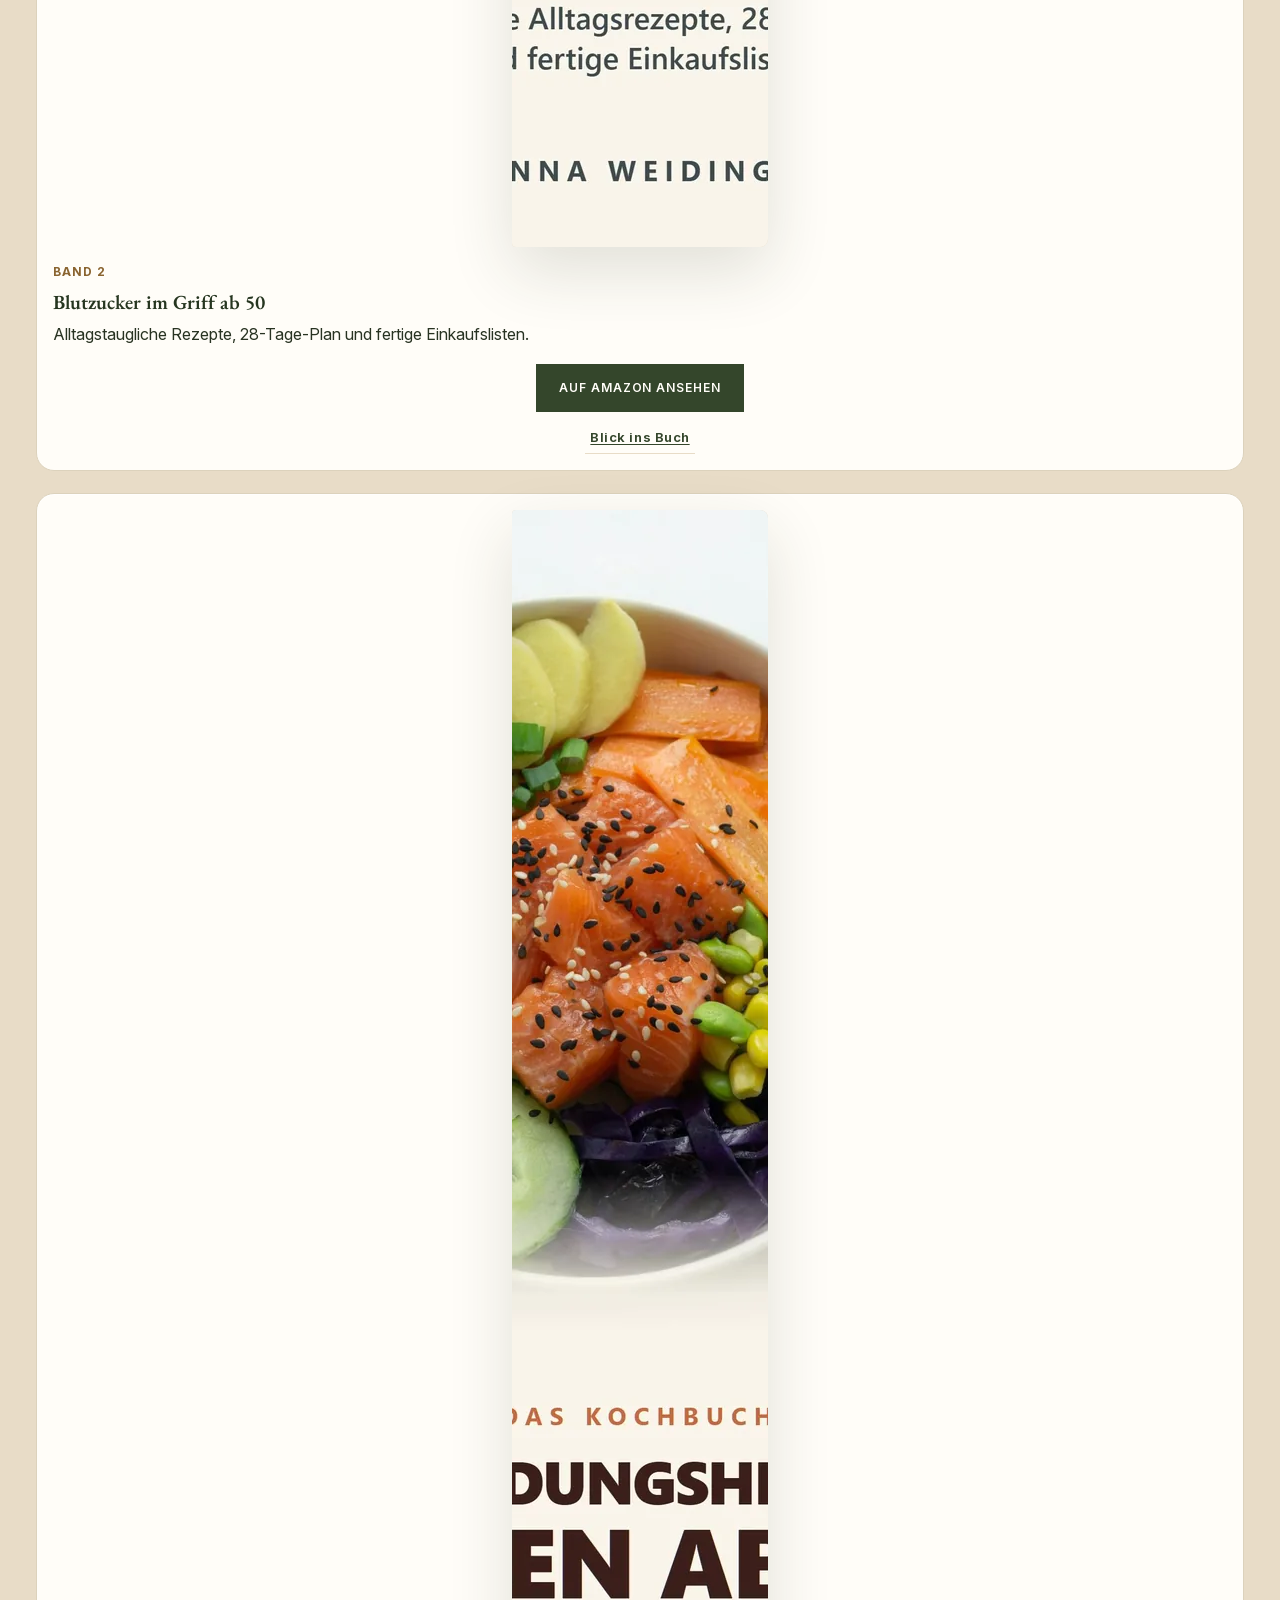
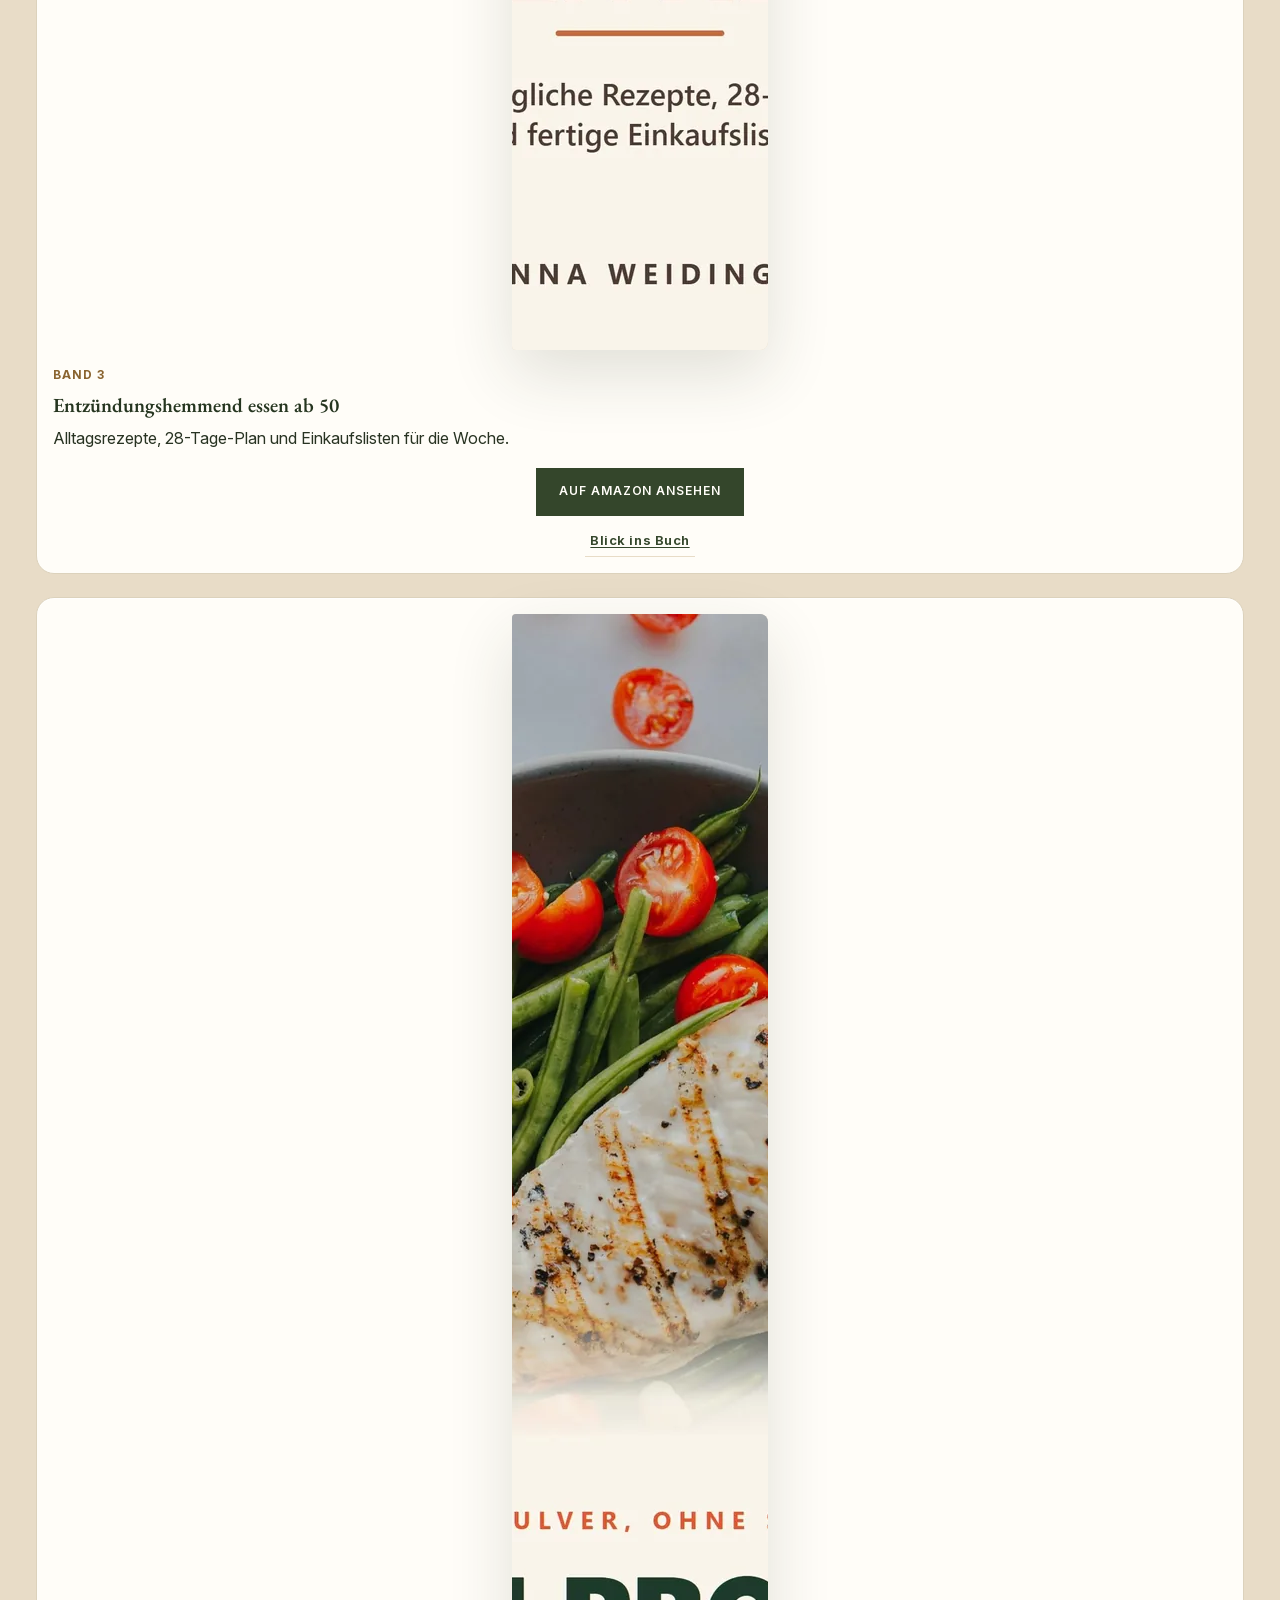
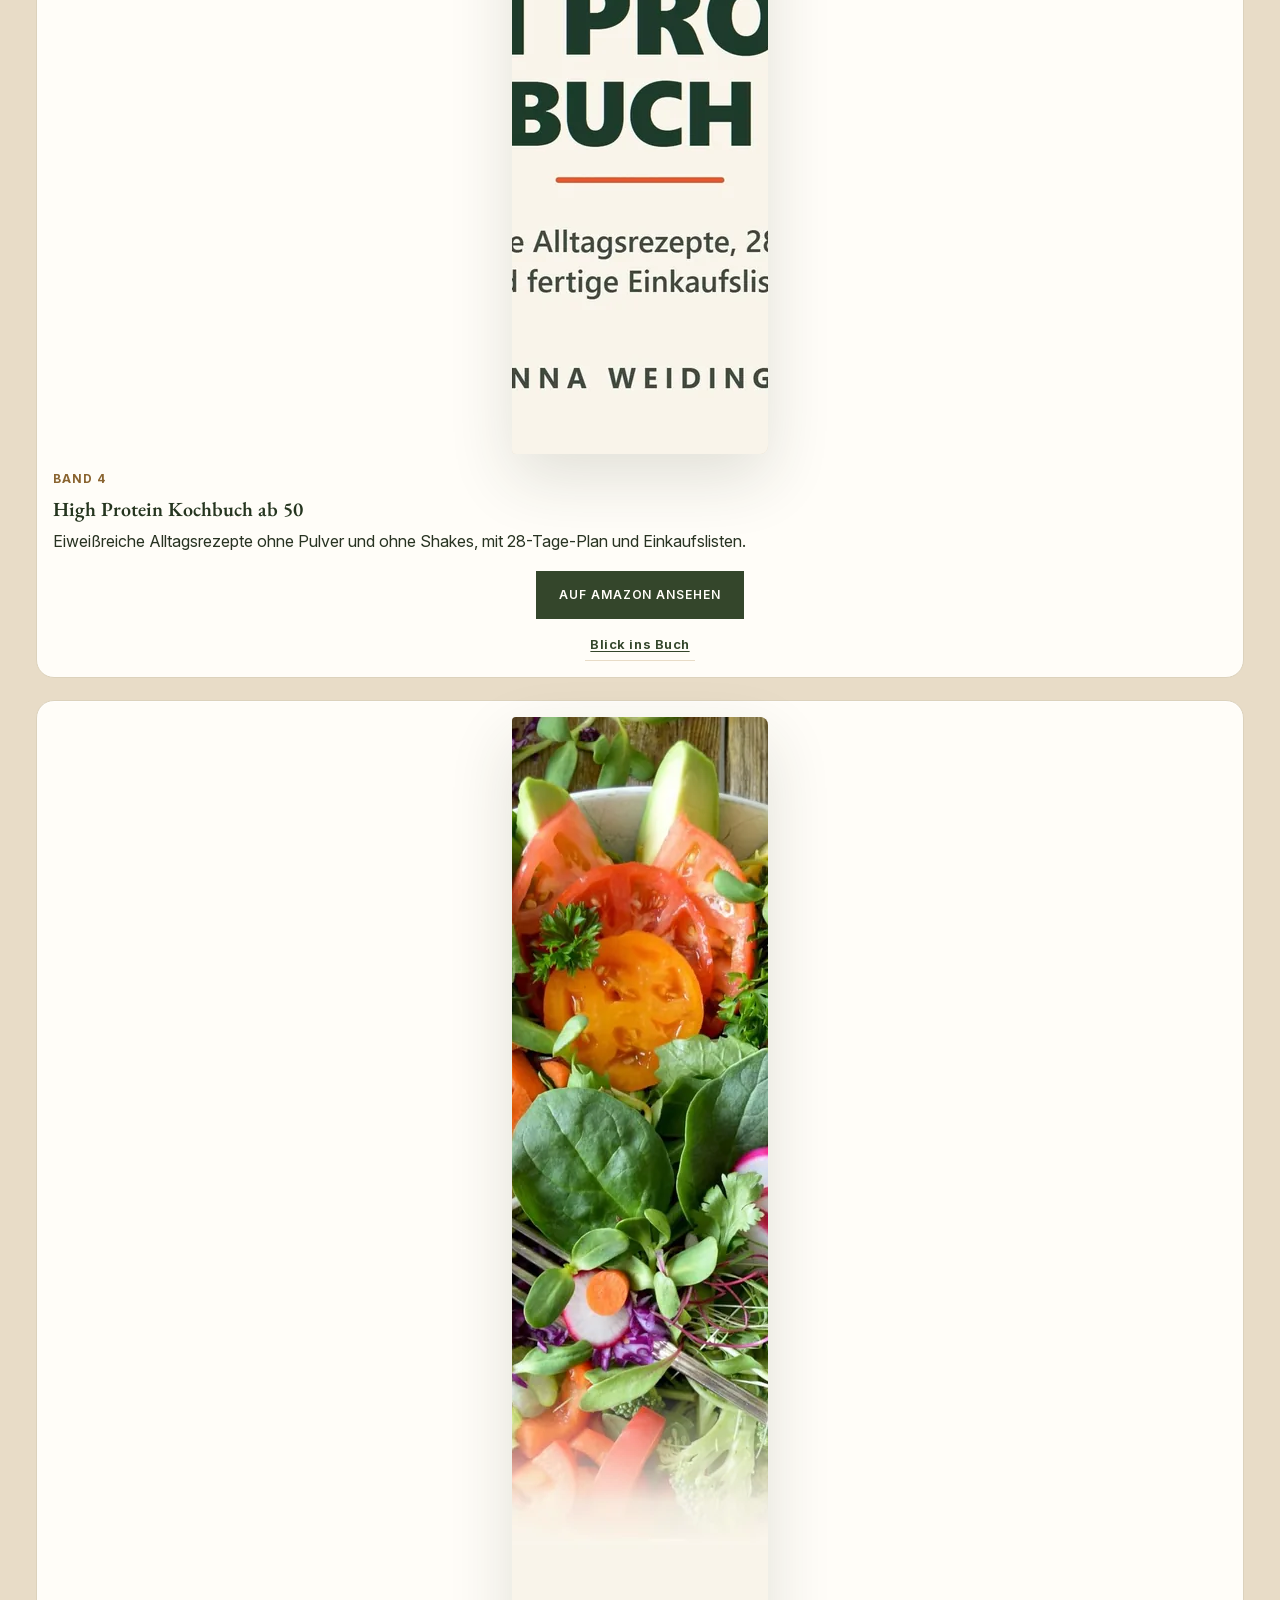
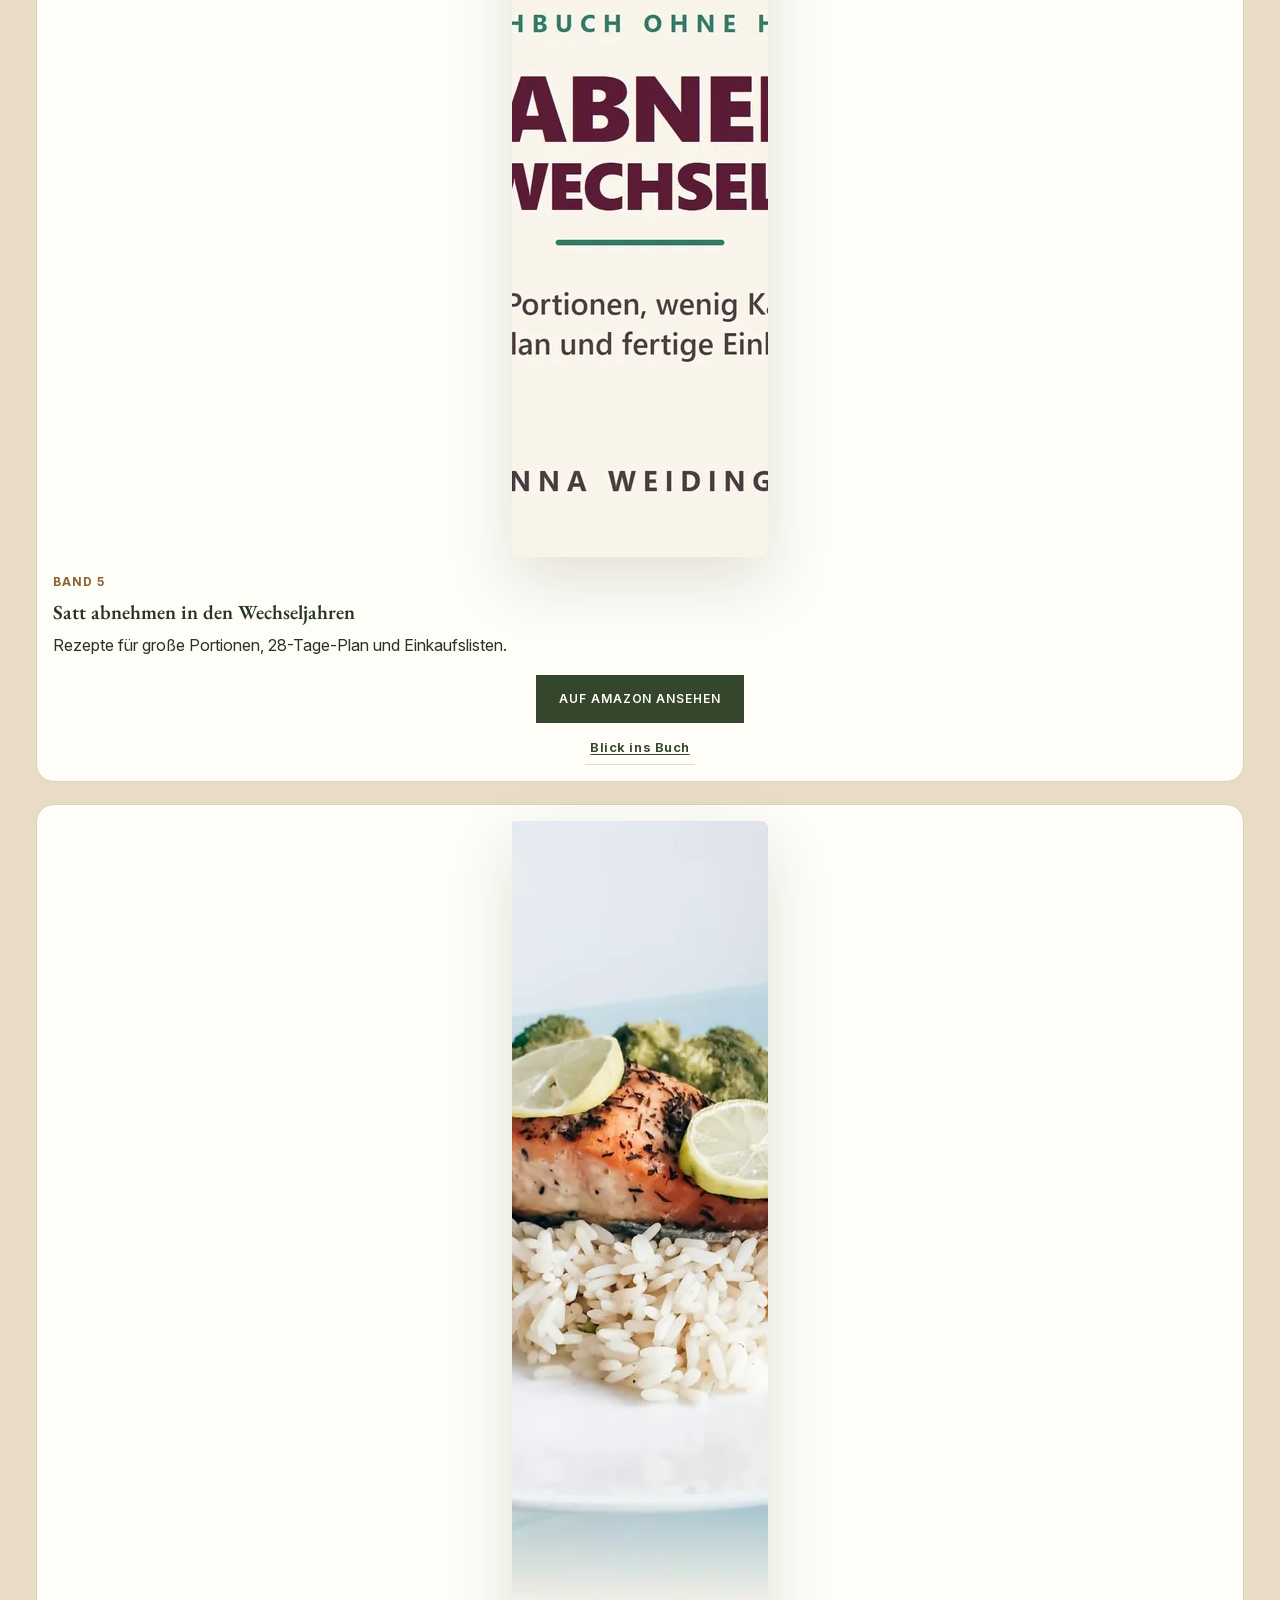
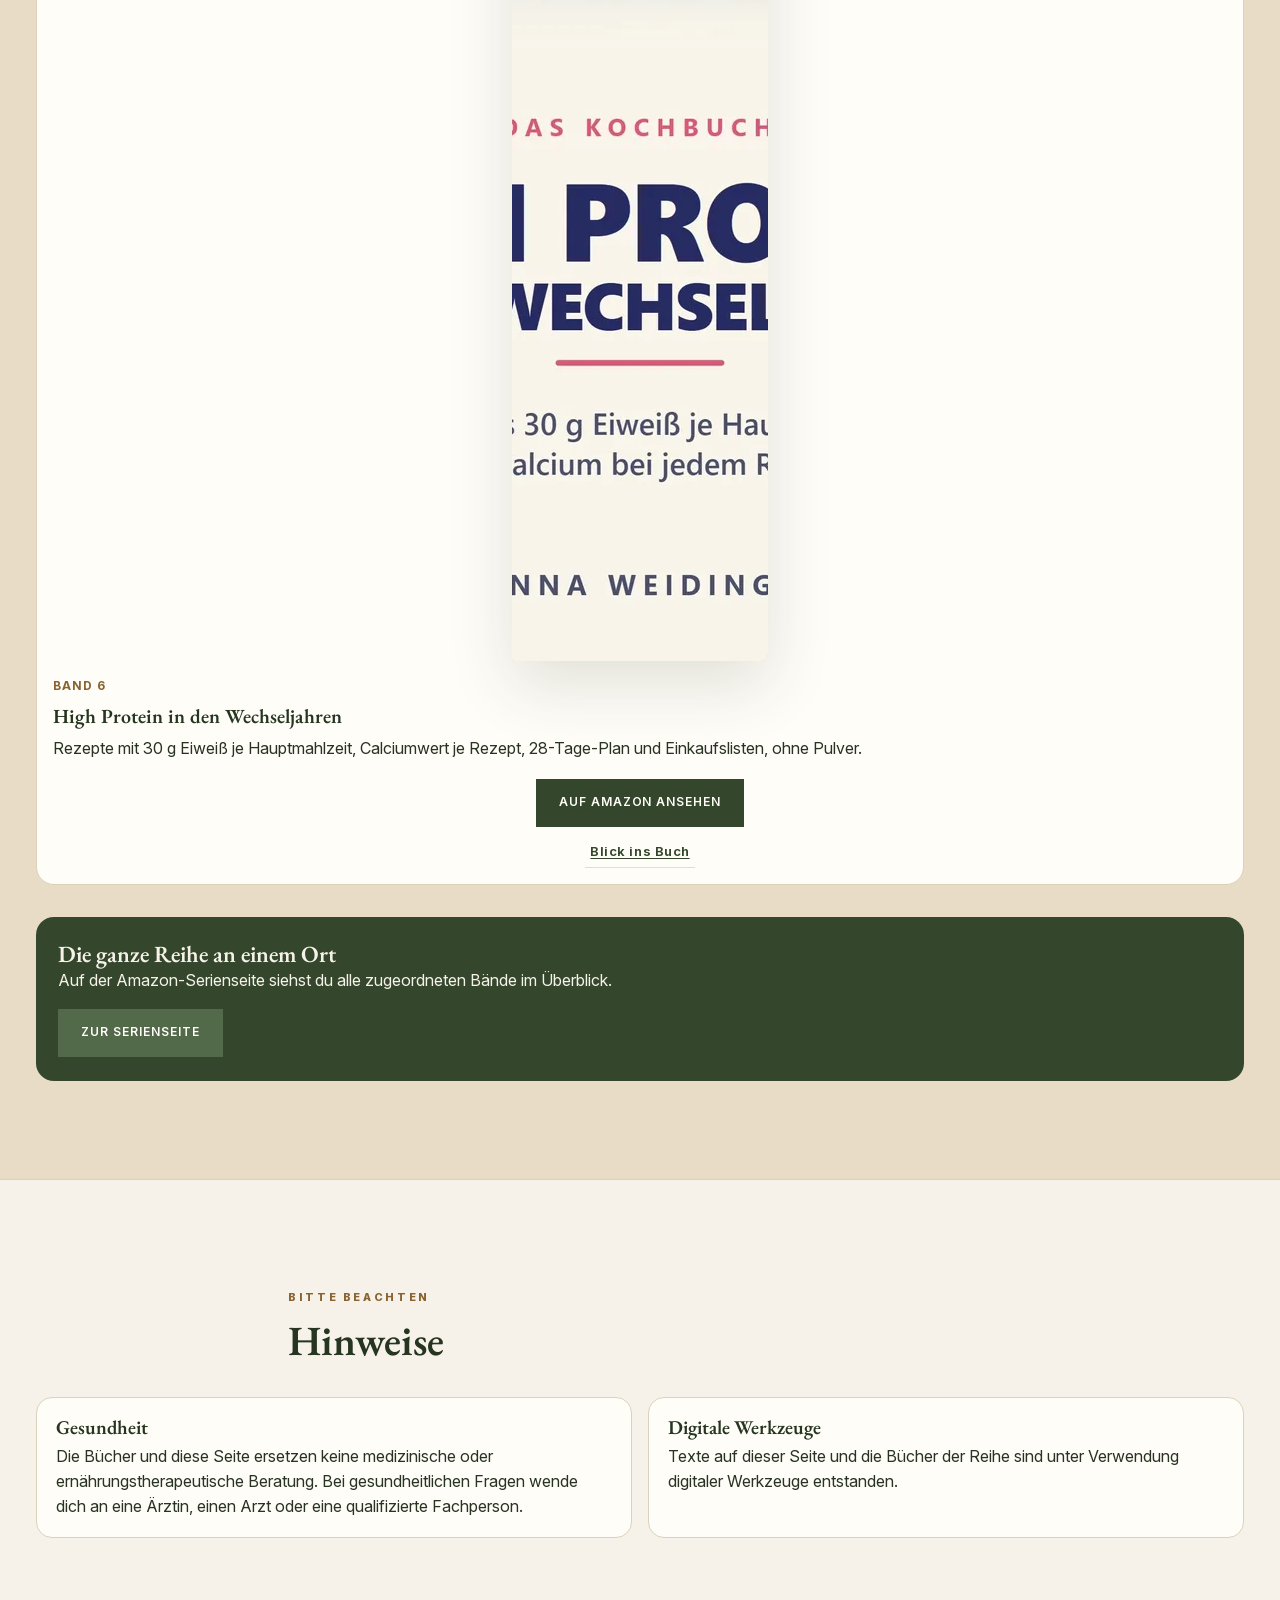
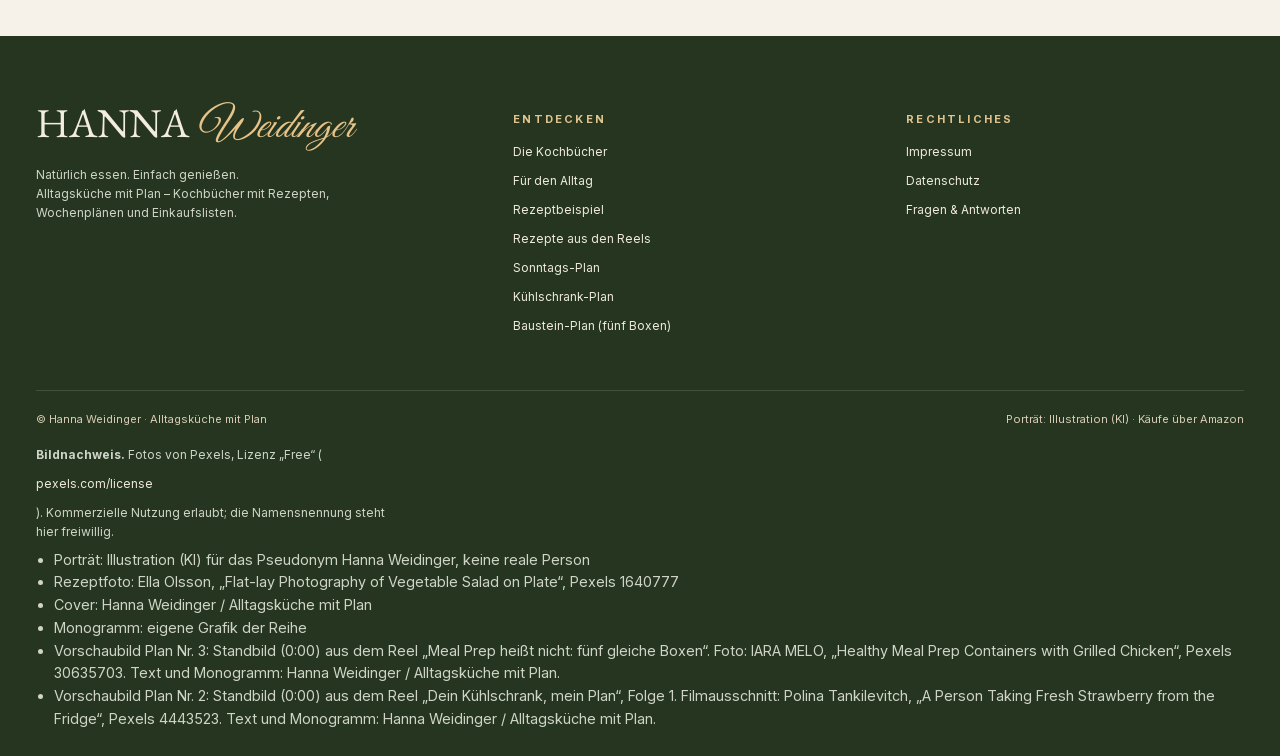
==== commit b72bd002: "Plan Nr. 3: Fuenf Boxen (Baustein-Prinzip) fuer /reels/ Co-Authored-By: Claude Opus 5.5 <noreply@ant" ====
--- a/reels/index.html
+++ b/reels/index.html
@@ -4,7 +4,7 @@
   <meta charset="utf-8">
   <meta name="viewport" content="width=device-width, initial-scale=1">
   <title>Rezepte aus den Reels | Alltagsküche mit Plan</title>
-  <meta name="description" content="Du kommst von TikTok, Instagram oder Pinterest? Hier findest du zu jedem Reel von Hanna Weidinger den ganzen Plan – aktuell Plan Nr. 2: Dein Kühlschrank, mein Plan, und Plan Nr. 1: Vier Schritte am Sonntag.">
+  <meta name="description" content="Du kommst von TikTok, Instagram oder Pinterest? Hier findest du zu jedem Reel von Hanna Weidinger den ganzen Plan – aktuell Plan Nr. 3: Meal Prep heißt nicht: fünf gleiche Boxen, Plan Nr. 2: Dein Kühlschrank, mein Plan, und Plan Nr. 1: Vier Schritte am Sonntag.">
   <meta name="robots" content="index, follow">
   <link rel="icon" href="../assets/img/favicon.png" type="image/png">
   <link rel="stylesheet" href="../assets/css/style.css">
@@ -47,6 +47,21 @@
         <script type="application/json" id="reels-data">
 {
   "reels": [
+    {
+      "nr": 3,
+      "titel": "Meal Prep heißt nicht: fünf gleiche Boxen",
+      "slug": "fuenf-boxen",
+      "datum": "2026-11-25",
+      "datum_anzeige": "Reel vom 25. November 2026",
+      "beschreibung": "Bausteine statt fünf gleicher Boxen: ein Blech Gemüse, ein Topf Getreide – jeden Tag neu kombiniert. Zum direkten Nachkochen verlinkt diese Seite außerdem auf den ausgerechneten Wochenplan in Plan Nr. 1.",
+      "bild": "../assets/img/reels/plan-03-fuenf-boxen.jpg",
+      "bild_webp": "../assets/img/reels/plan-03-fuenf-boxen.webp",
+      "bild_breite": 800,
+      "bild_hoehe": 1200,
+      "bild_alt": "Standbild aus dem Reel „Meal Prep heißt nicht: fünf gleiche Boxen“: Vorbereitete Mahlzeiten in Boxen, darüber der Text „Meal Prep heißt nicht: fünf gleiche Boxen.“",
+      "bildnachweis": "Standbild (0:00) aus dem Reel „Meal Prep heißt nicht: fünf gleiche Boxen“. Foto: IARA MELO, „Healthy Meal Prep Containers with Grilled Chicken“, Pexels 30635703, Lizenz Free (pexels.com/license). Text und Monogramm: Hanna Weidinger / Alltagsküche mit Plan.",
+      "plan_url": "../plan/fuenf-boxen/"
+    },
     {
       "nr": 2,
       "titel": "Dein Kühlschrank, mein Plan",
@@ -81,13 +96,26 @@
 }
         </script>
         <div class="reel-list" id="reels-list">
+          <article class="reel-card" id="plan-3">
+            <p class="reel-nr">Plan Nr. 3</p>
+            <h2>Meal Prep heißt nicht: fünf gleiche Boxen</h2>
+            <figure class="reel-photo">
+              <picture>
+                <source type="image/webp" srcset="../assets/img/reels/plan-03-fuenf-boxen.webp">
+                <img src="../assets/img/reels/plan-03-fuenf-boxen.jpg" width="800" height="1200" alt="Standbild aus dem Reel „Meal Prep heißt nicht: fünf gleiche Boxen“: Vorbereitete Mahlzeiten in Boxen, darüber der Text „Meal Prep heißt nicht: fünf gleiche Boxen.“" decoding="async" fetchpriority="high">
+              </picture>
+            </figure>
+            <p class="reel-desc">Bausteine statt fünf gleicher Boxen: ein Blech Gemüse, ein Topf Getreide – jeden Tag neu kombiniert. Zum direkten Nachkochen verlinkt diese Seite außerdem auf den ausgerechneten Wochenplan in Plan Nr. 1.</p>
+            <p class="reel-date"><time datetime="2026-11-25">Reel vom 25. November 2026</time></p>
+            <a class="btn btn-primary" href="../plan/fuenf-boxen/" data-keep-src>Zum Plan</a>
+          </article>
           <article class="reel-card" id="plan-2">
             <p class="reel-nr">Plan Nr. 2</p>
             <h2>Dein Kühlschrank, mein Plan</h2>
             <figure class="reel-photo">
               <picture>
                 <source type="image/webp" srcset="../assets/img/reels/plan-02-kuehlschrank.webp">
-                <img src="../assets/img/reels/plan-02-kuehlschrank.jpg" width="800" height="1200" alt="Standbild aus dem Reel „Dein Kühlschrank, mein Plan“, Folge 1: Blick von innen in einen Kühlschrank, darüber der Text „Was liegt noch in deinem Kühlschrank?“" decoding="async" fetchpriority="high">
+                <img src="../assets/img/reels/plan-02-kuehlschrank.jpg" width="800" height="1200" alt="Standbild aus dem Reel „Dein Kühlschrank, mein Plan“, Folge 1: Blick von innen in einen Kühlschrank, darüber der Text „Was liegt noch in deinem Kühlschrank?“" loading="lazy" decoding="async">
               </picture>
             </figure>
             <p class="reel-desc">Aus halber Zucchini, Reis von gestern, 4 Eiern, Feta und Tomaten wird ein 3-Tage-Plan: montags Zucchini-Reispfanne, dienstags Frittata mit Feta, mittwochs Reis-Bowl mit Gemüse.</p>
@@ -294,6 +322,7 @@
           <a href="../reels/" data-keep-src>Rezepte aus den Reels</a>
           <a href="../plan/sonntag-vier-schritte/" data-keep-src>Sonntags-Plan</a>
           <a href="../plan/kuehlschrank-folge-1/" data-keep-src>Kühlschrank-Plan</a>
+          <a href="../plan/fuenf-boxen/" data-keep-src>Baustein-Plan (fünf Boxen)</a>
         </div>
         <div>
           <h4>RECHTLICHES</h4>
@@ -313,6 +342,7 @@
           <li>Rezeptfoto: Ella Olsson, „Flat-lay Photography of Vegetable Salad on Plate“, Pexels 1640777</li>
           <li>Cover: Hanna Weidinger / Alltagsküche mit Plan</li>
           <li>Monogramm: eigene Grafik der Reihe</li>
+          <li>Vorschaubild Plan Nr. 3: Standbild (0:00) aus dem Reel „Meal Prep heißt nicht: fünf gleiche Boxen“. Foto: IARA MELO, „Healthy Meal Prep Containers with Grilled Chicken“, Pexels 30635703. Text und Monogramm: Hanna Weidinger / Alltagsküche mit Plan.</li>
           <li>Vorschaubild Plan Nr. 2: Standbild (0:00) aus dem Reel „Dein Kühlschrank, mein Plan“, Folge 1. Filmausschnitt: Polina Tankilevitch, „A Person Taking Fresh Strawberry from the Fridge“, Pexels 4443523. Text und Monogramm: Hanna Weidinger / Alltagsküche mit Plan.</li>
 
         </ul>
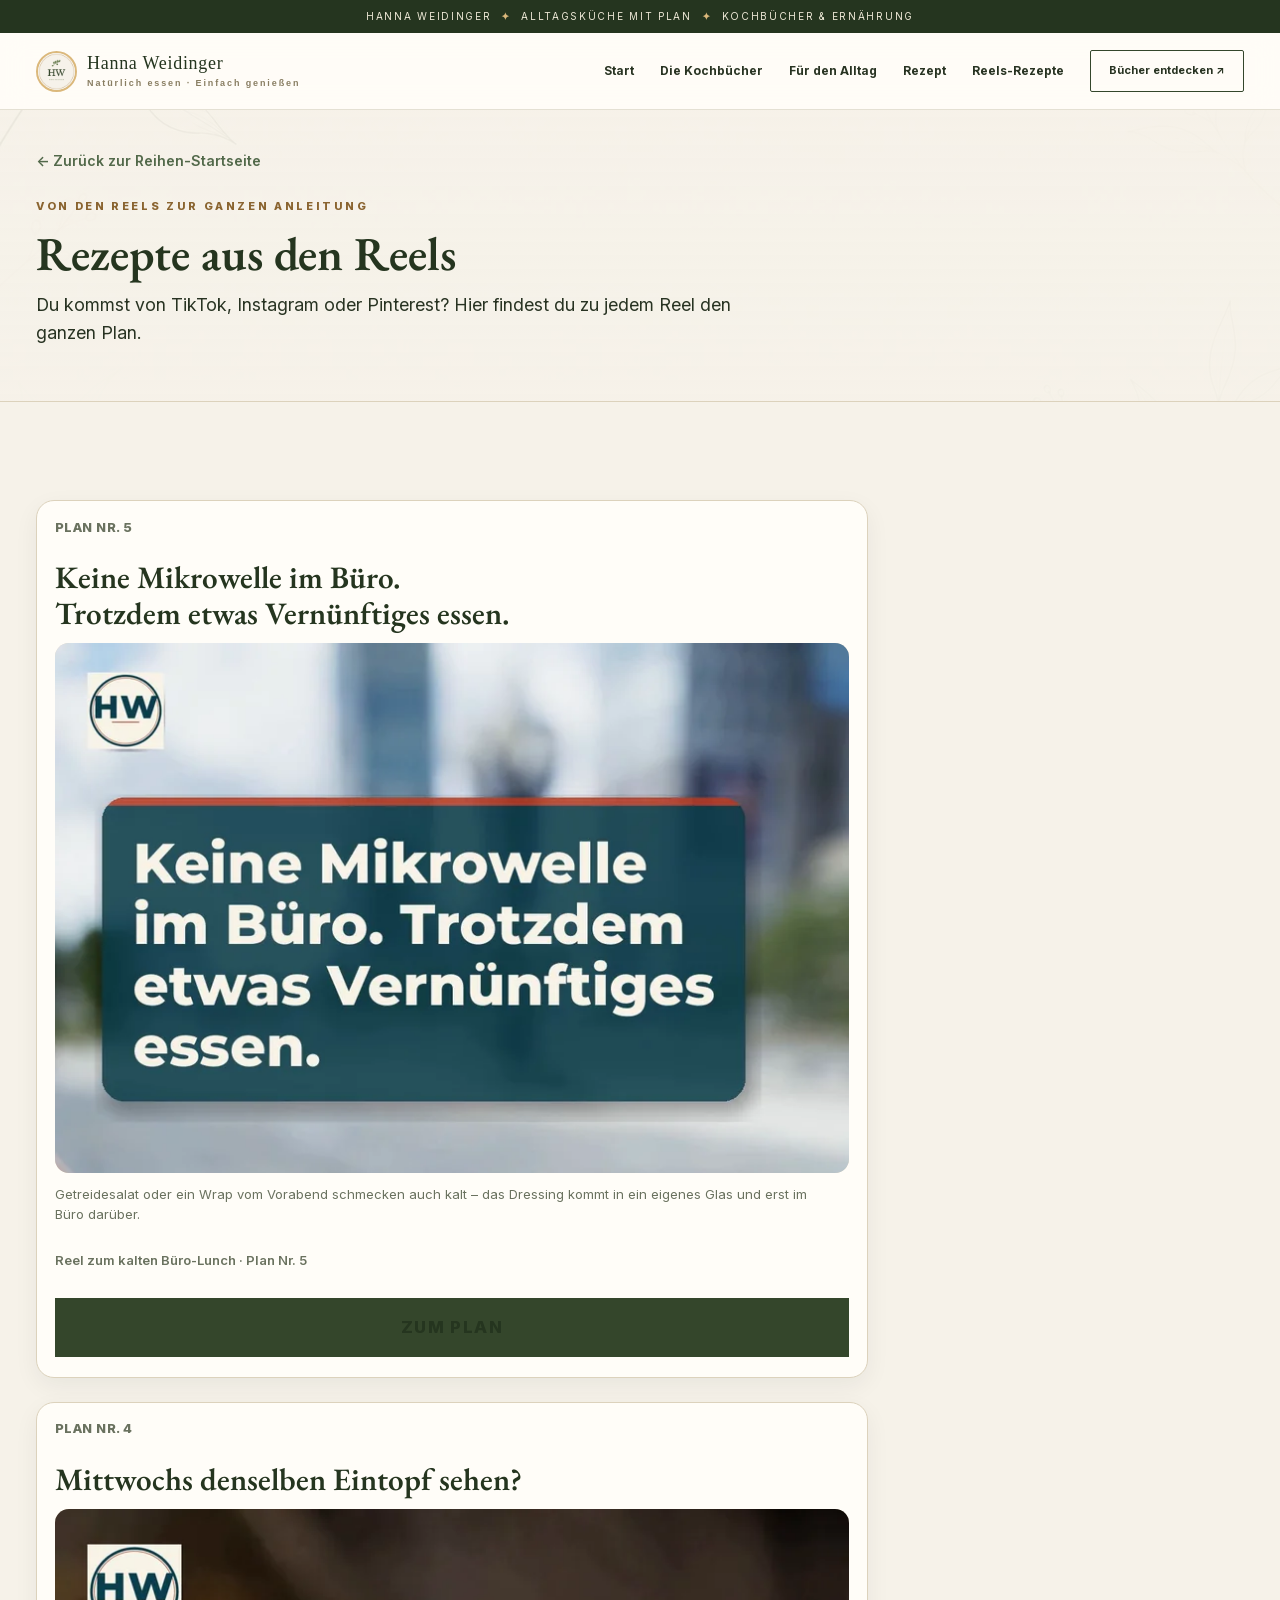
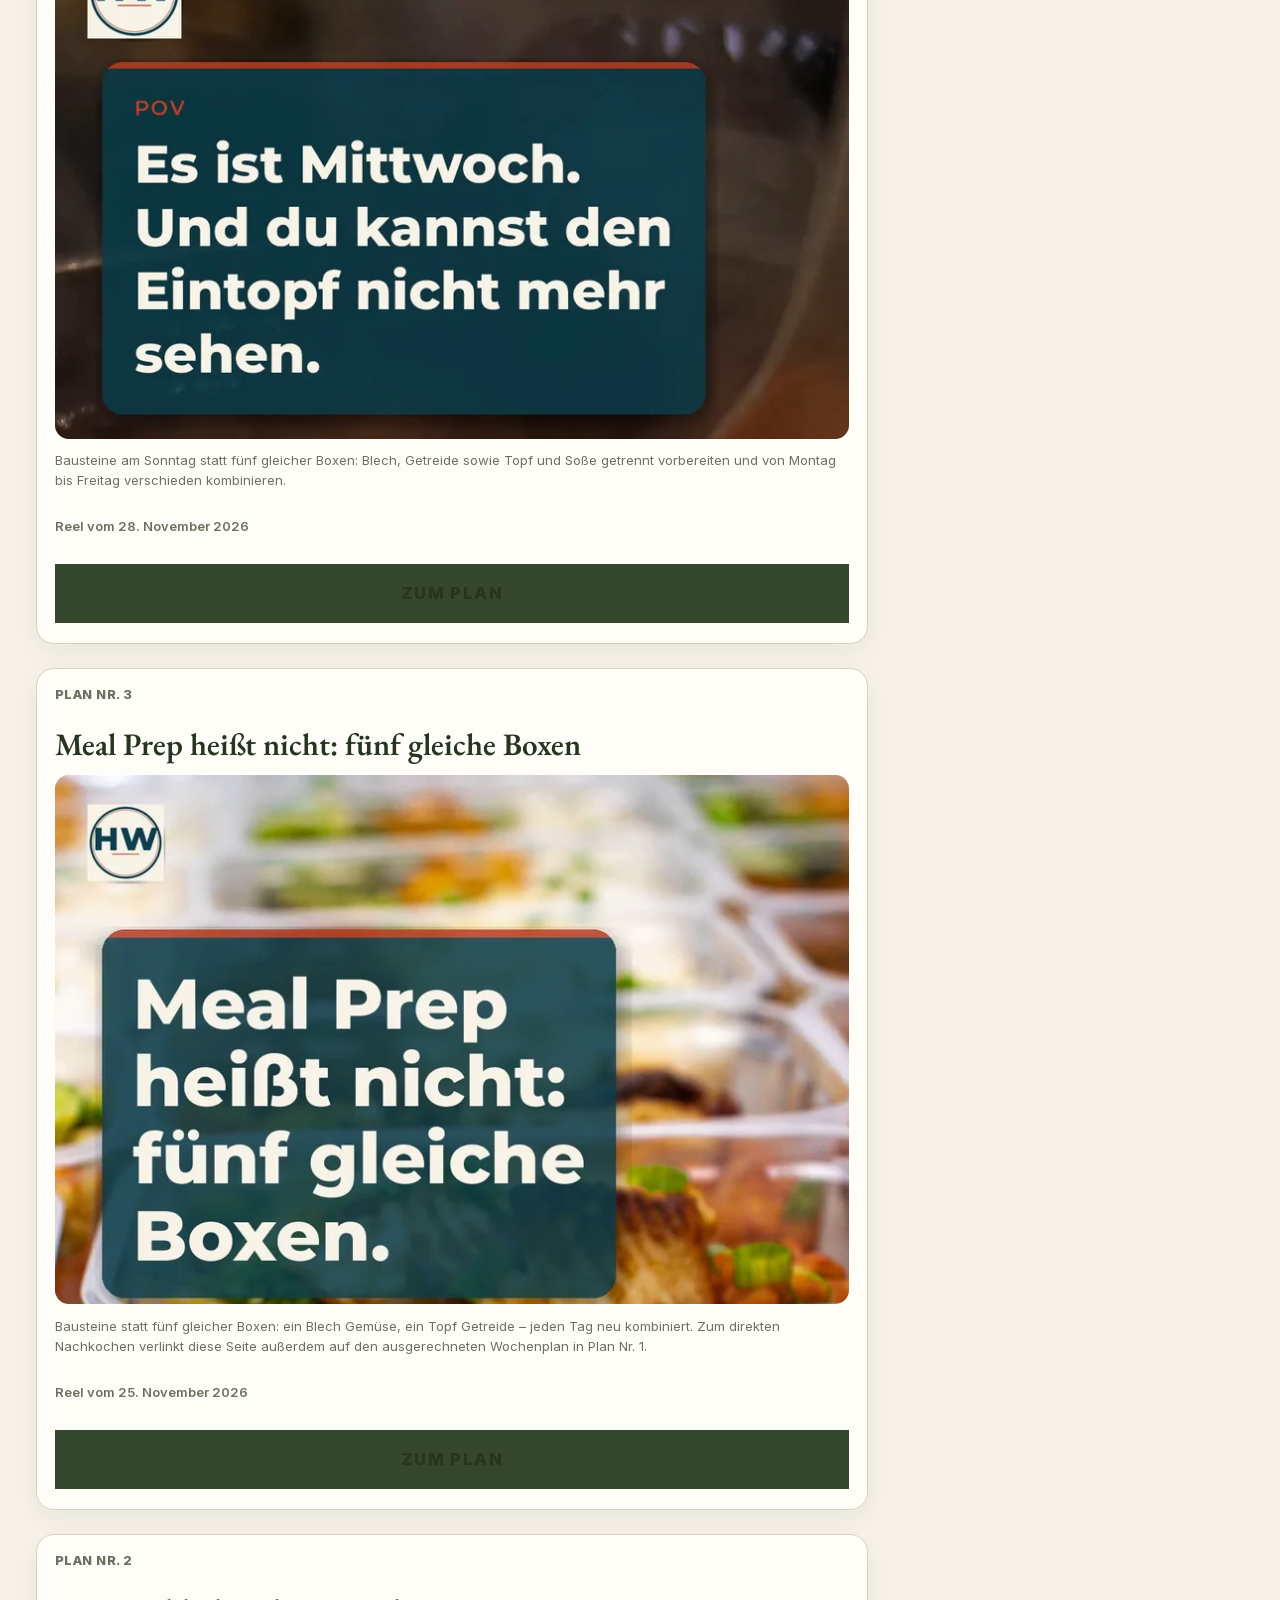
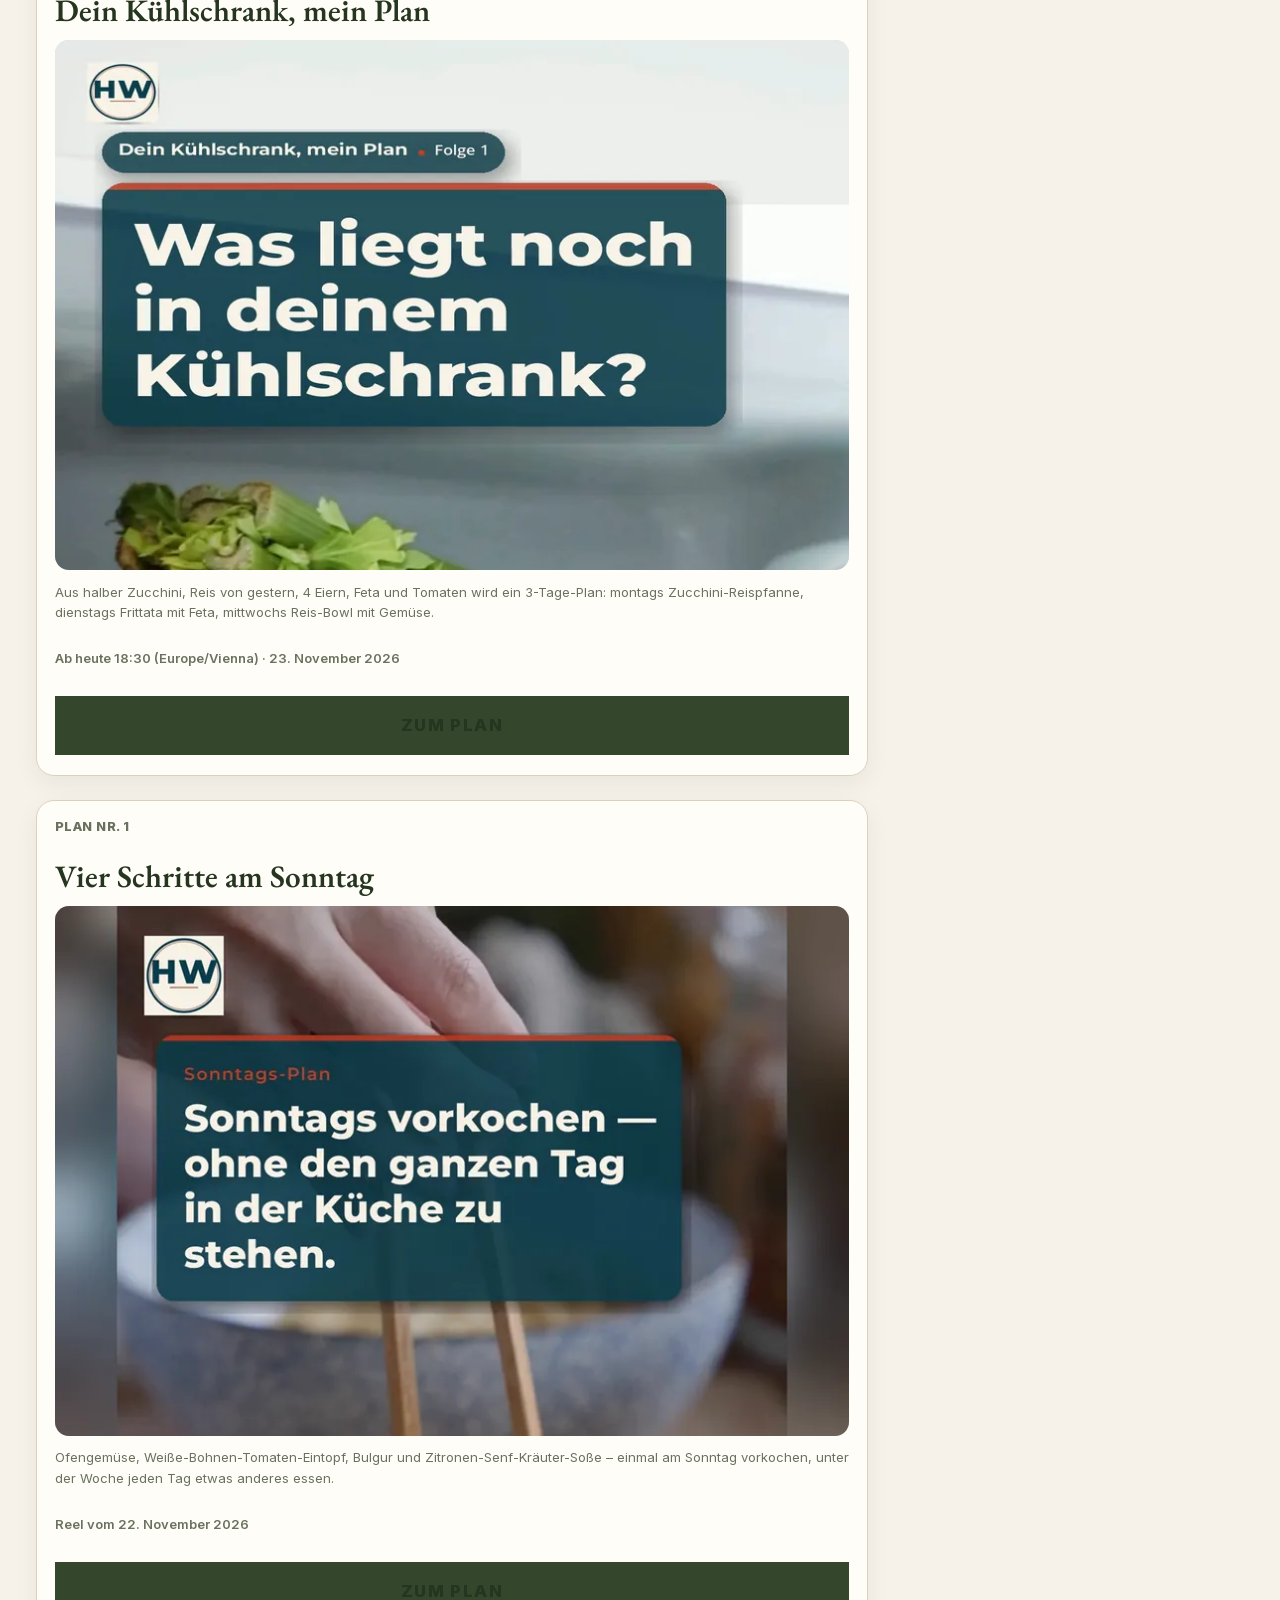
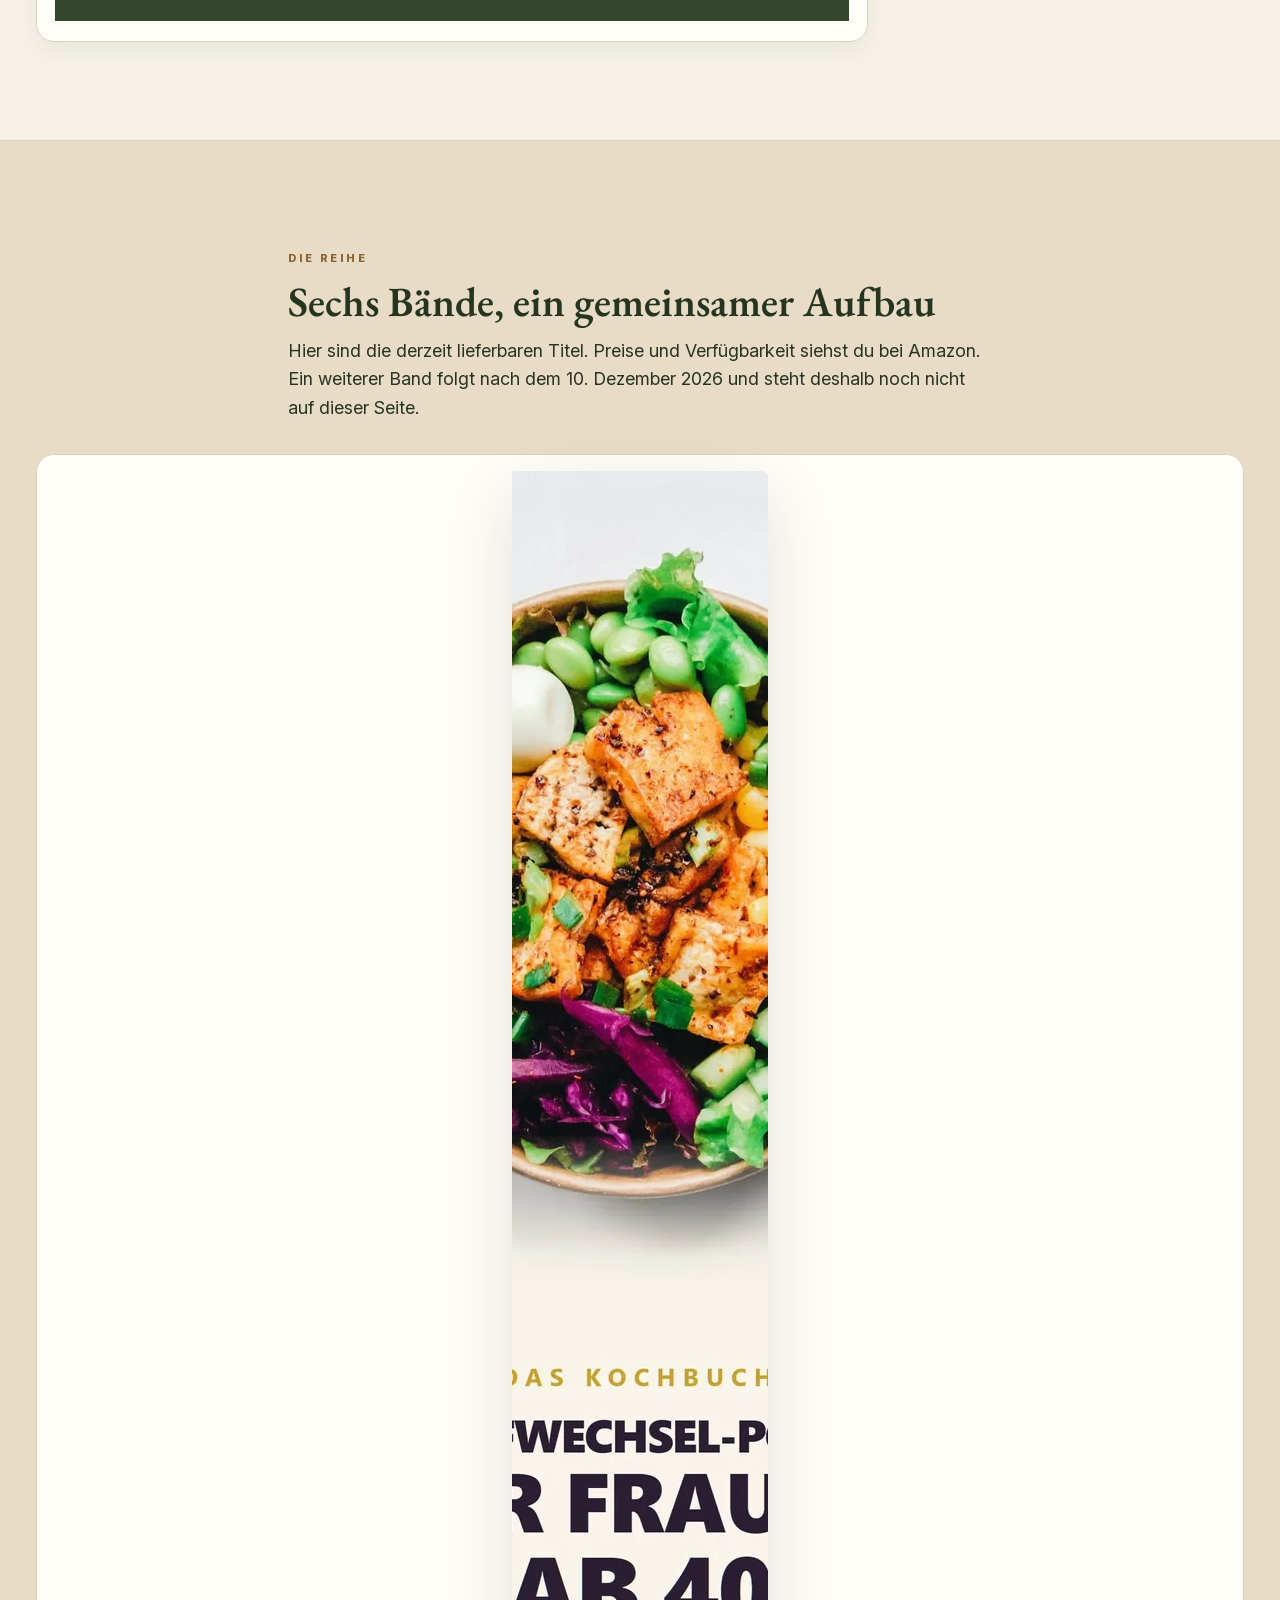
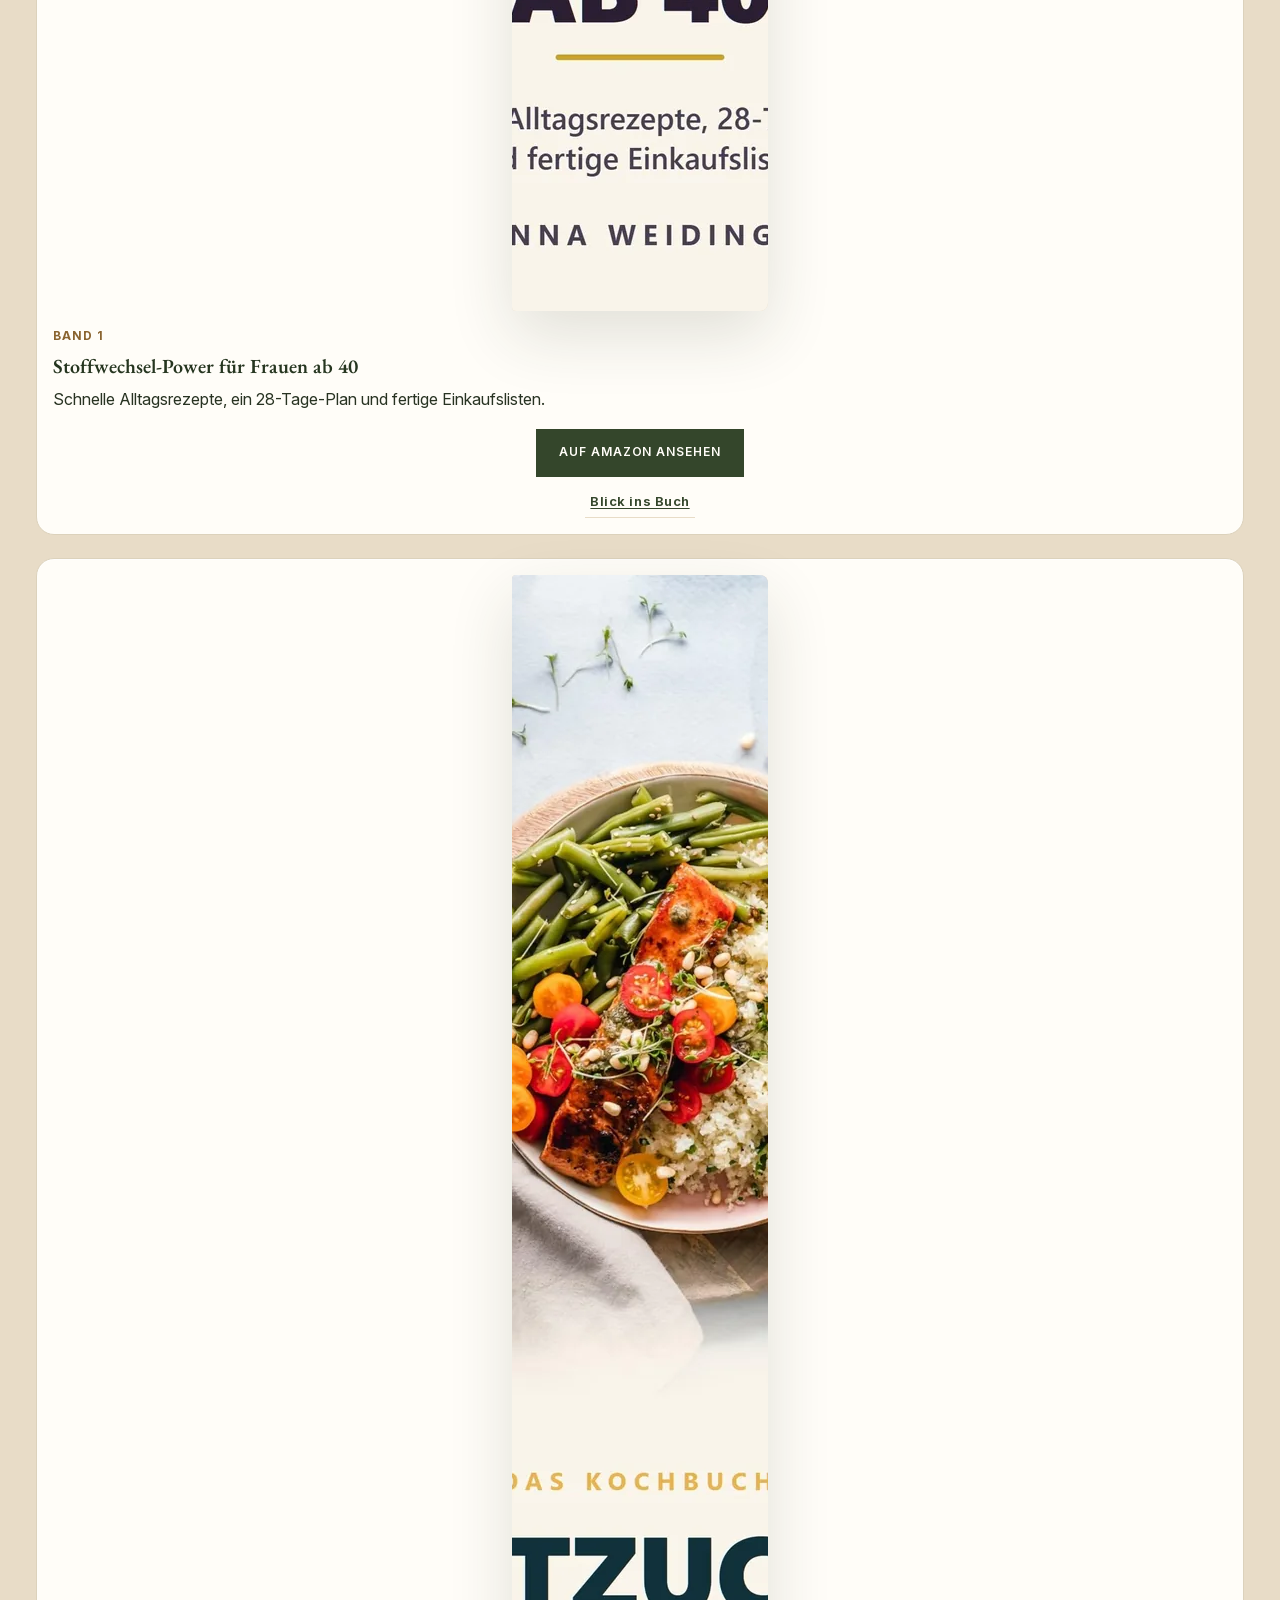
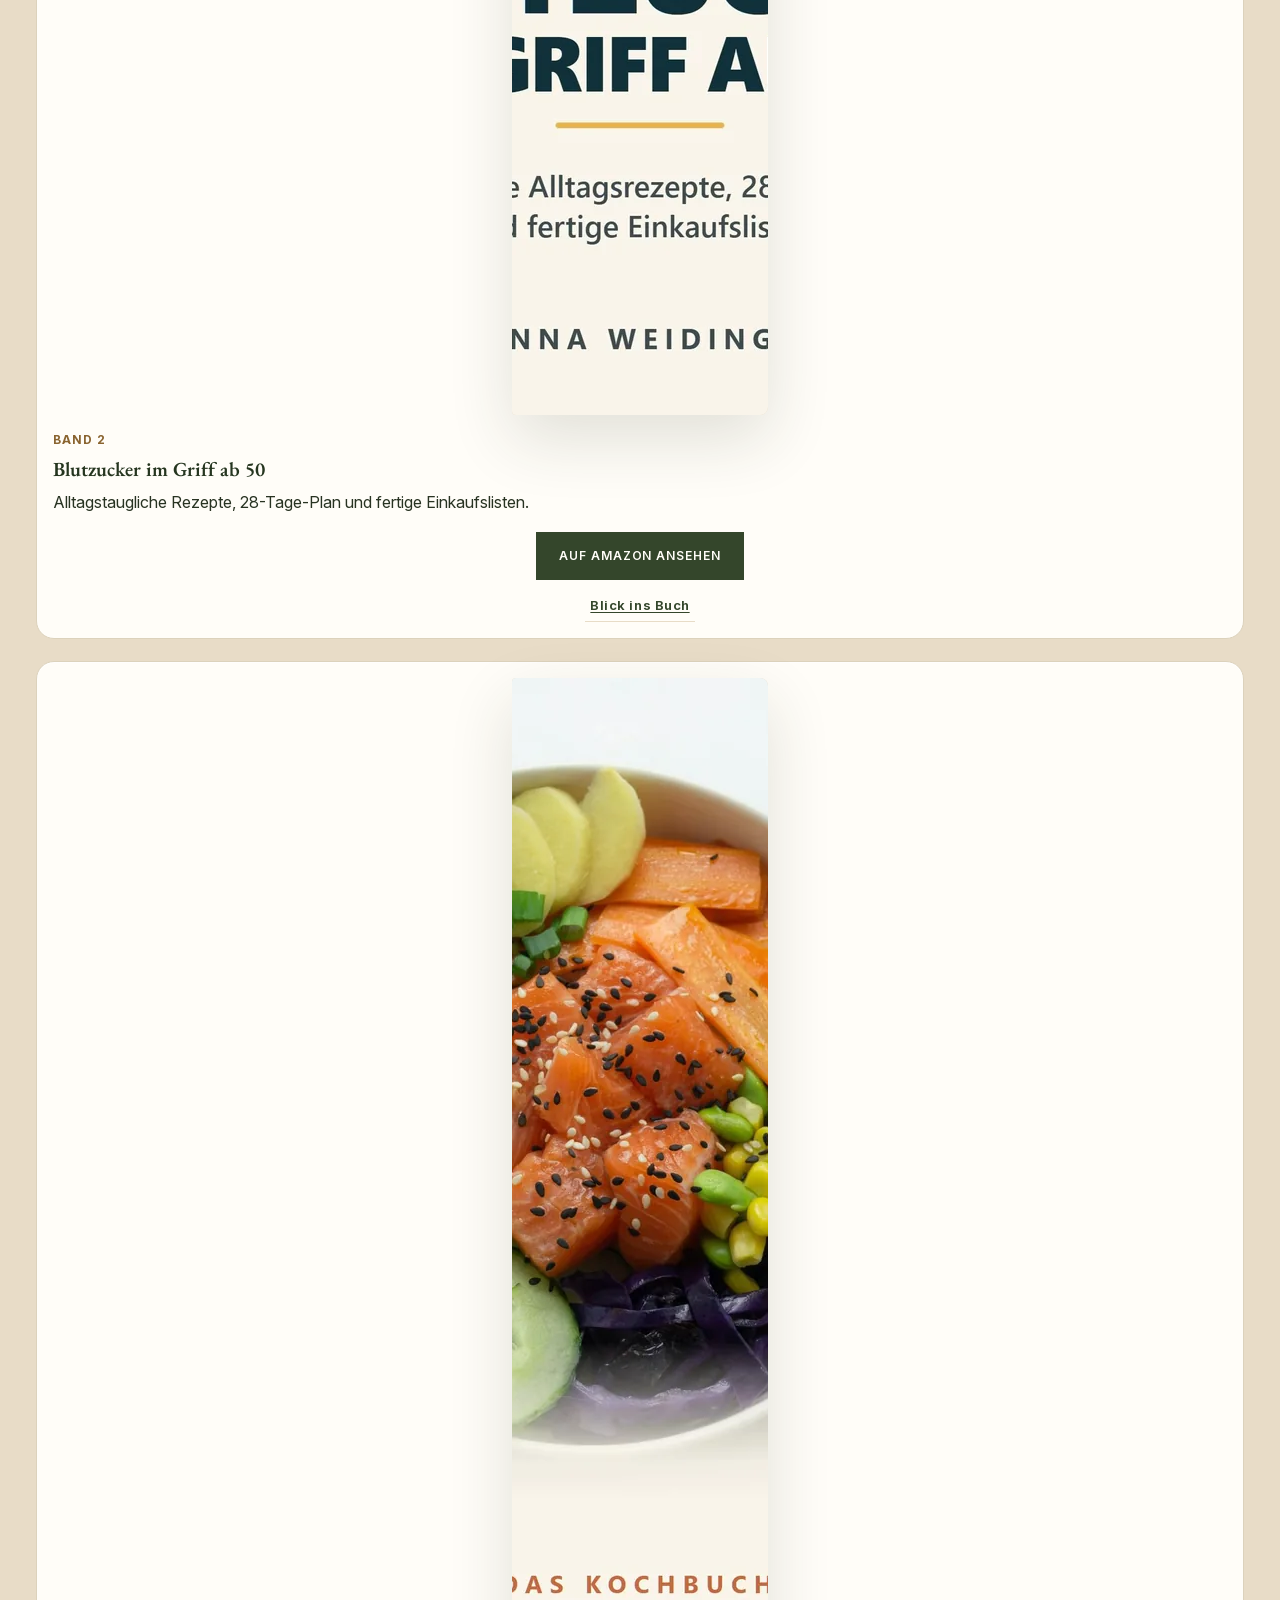
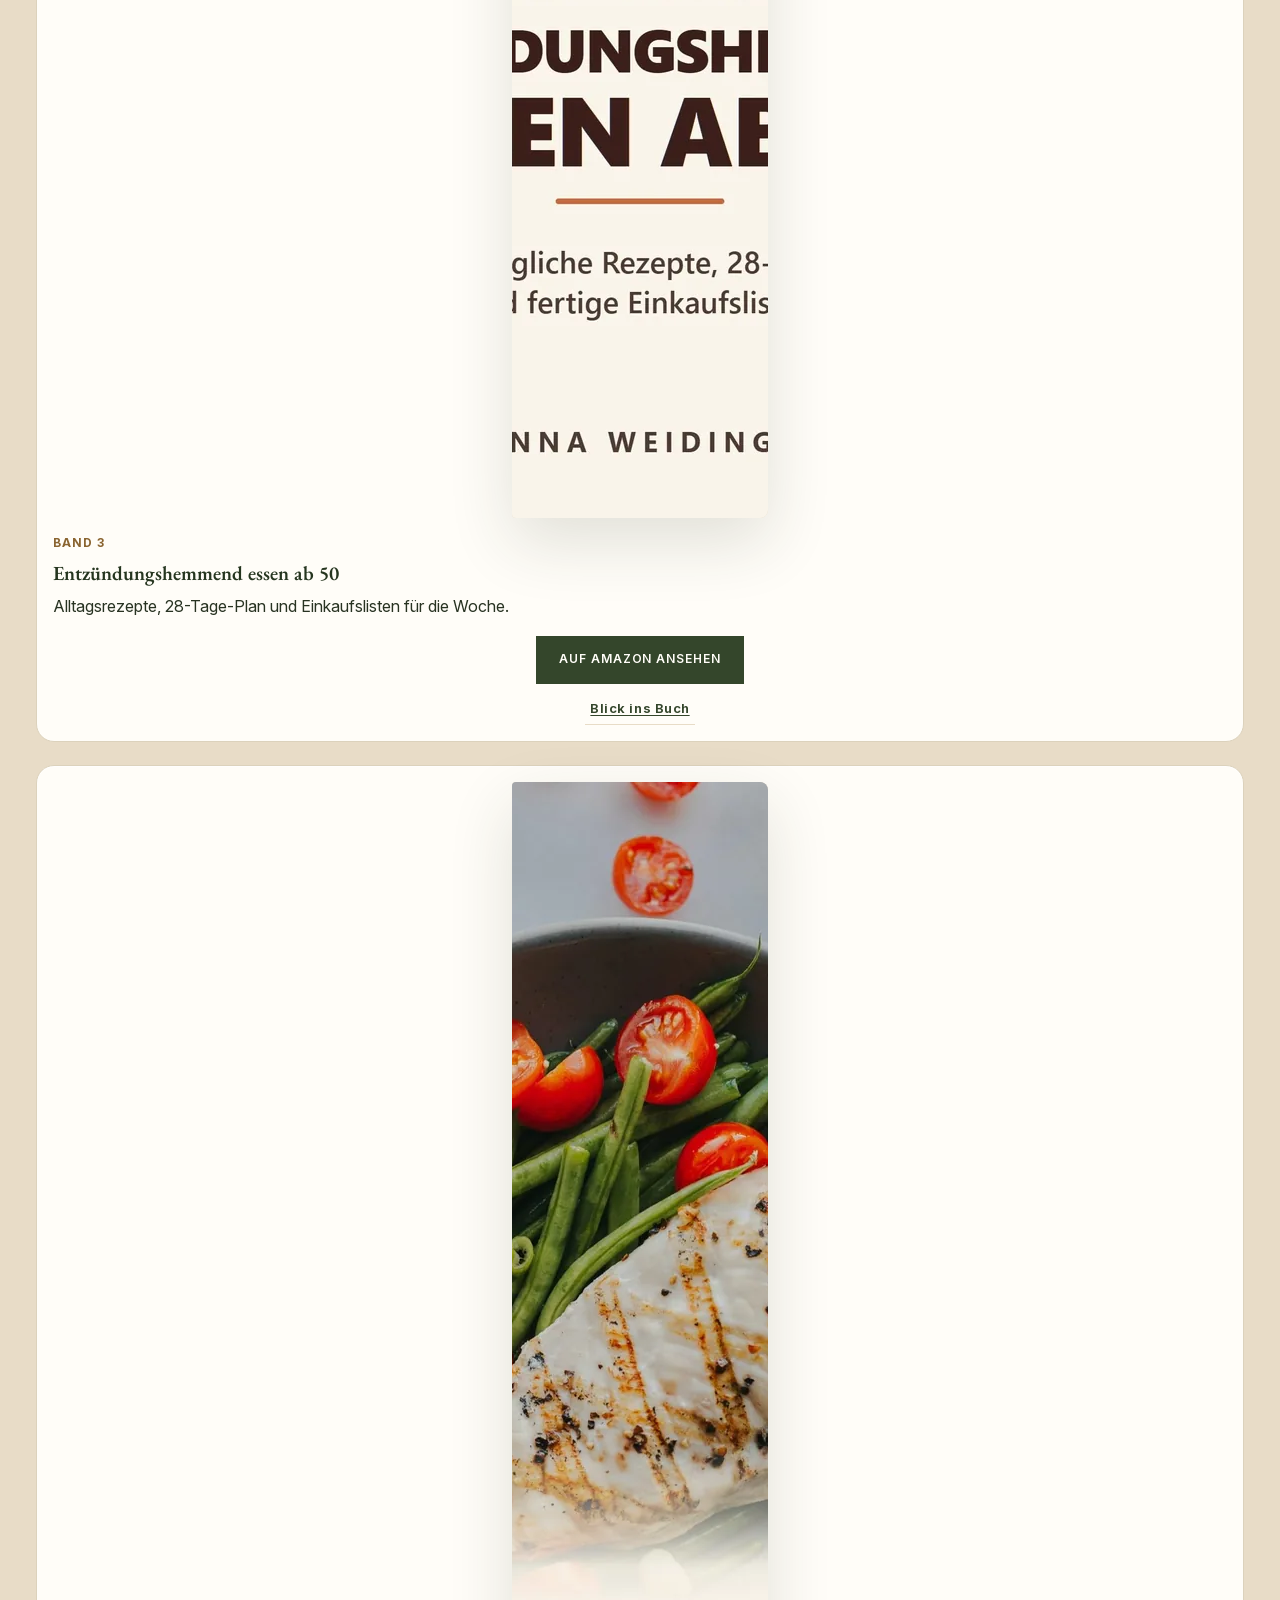
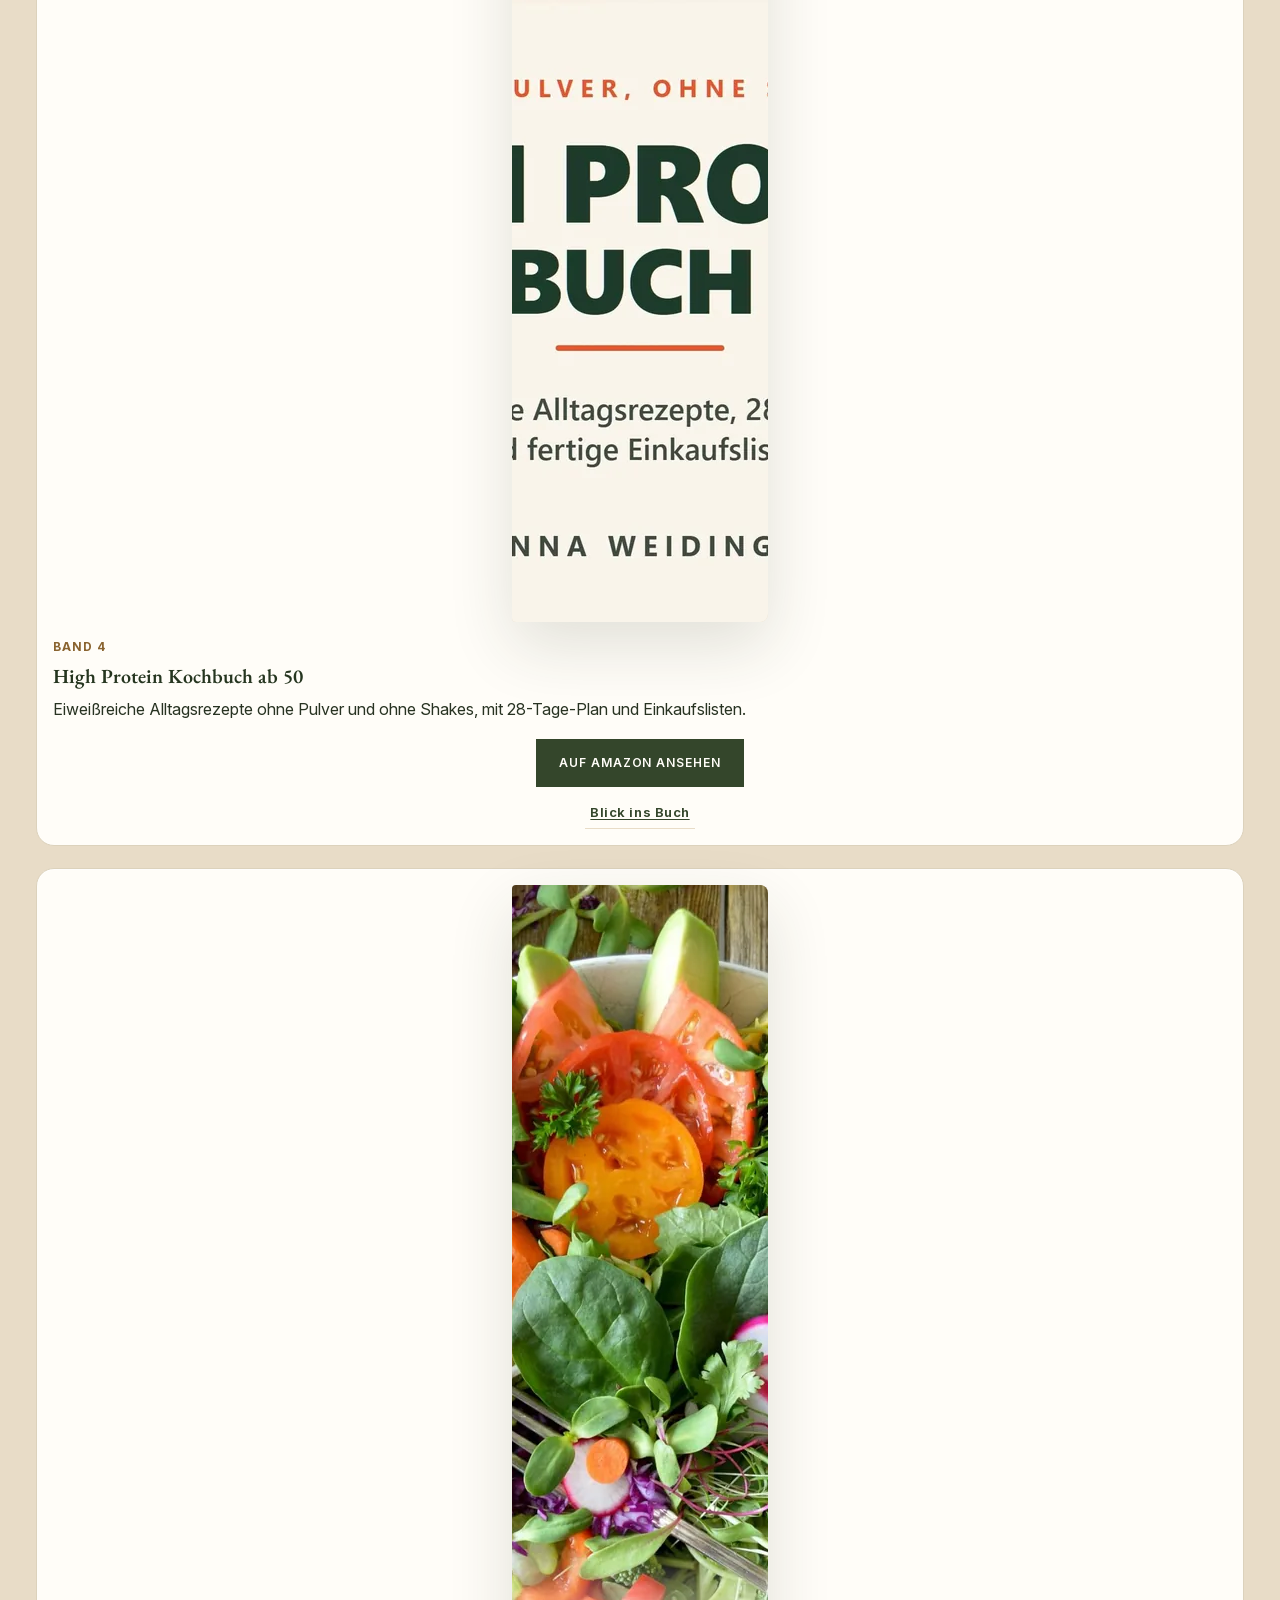
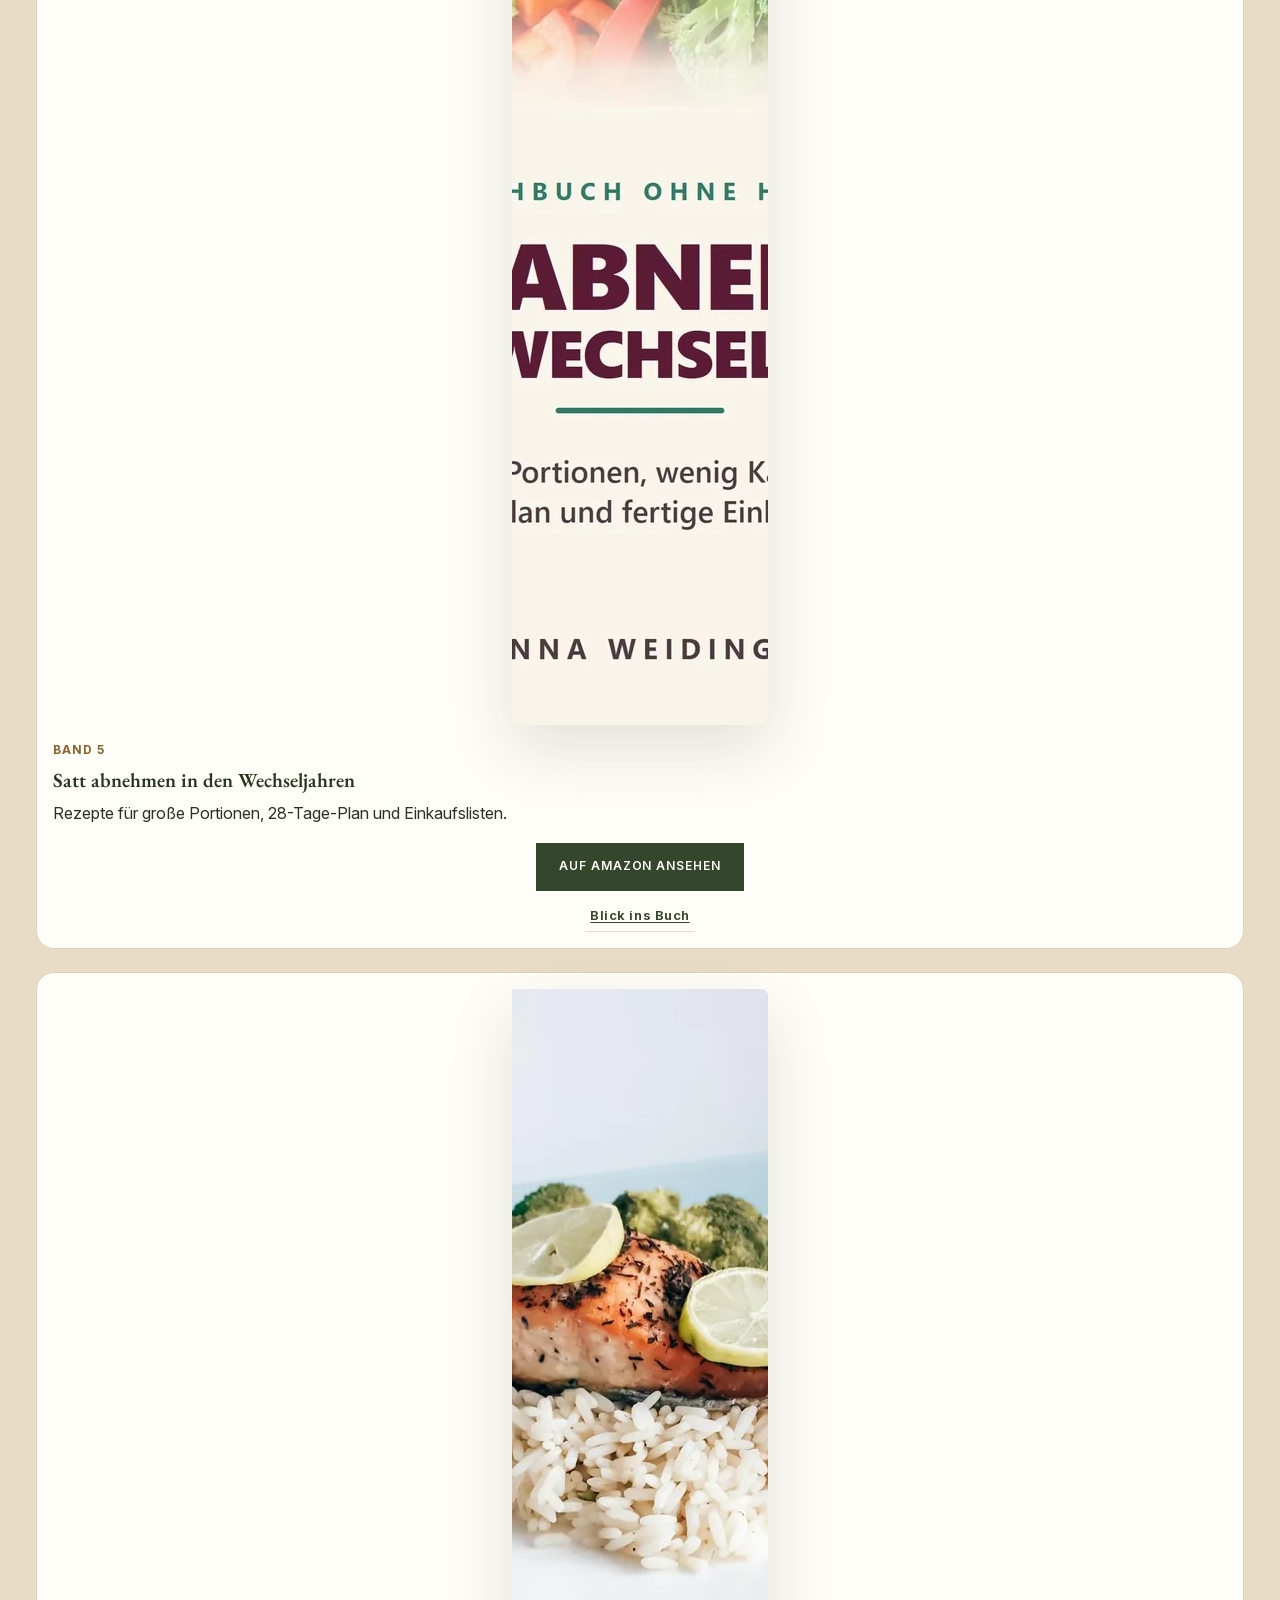
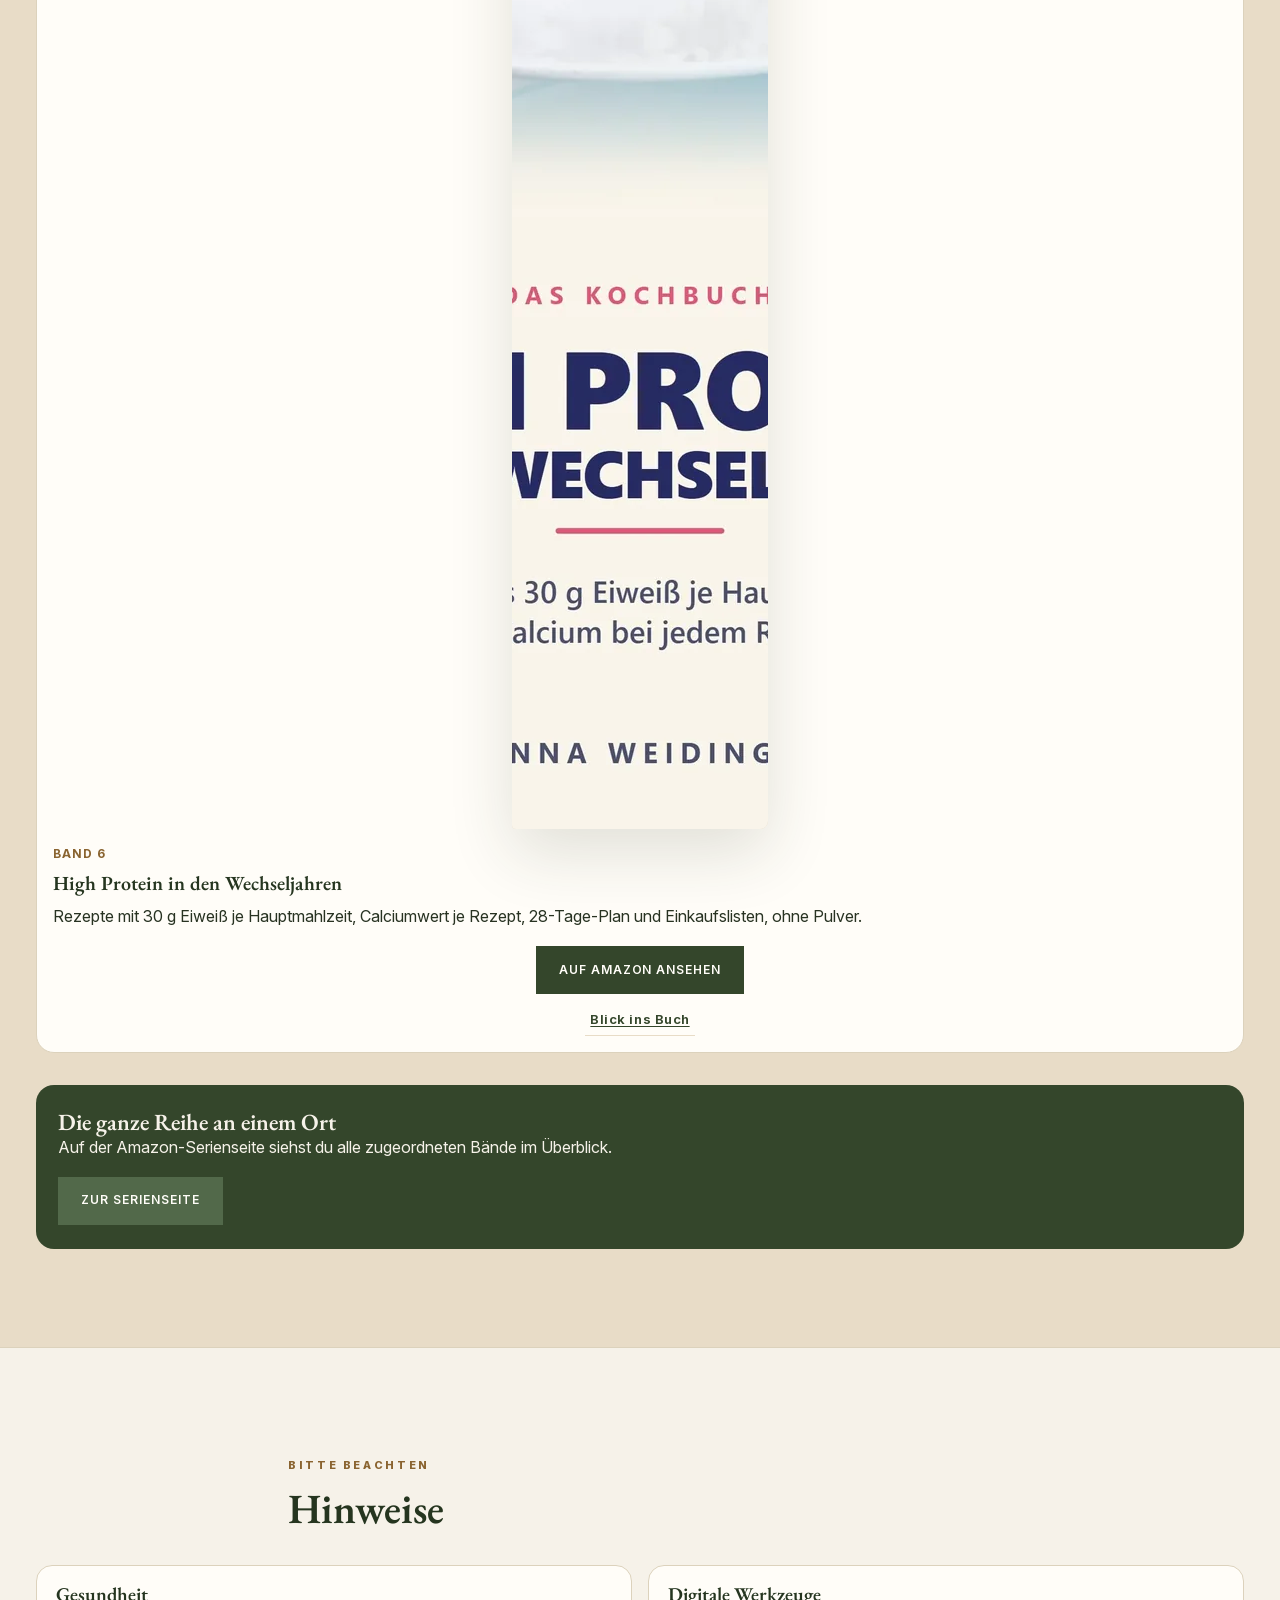
==== commit 286e104a: "Plan Nr. 4 (Mittwoch-Eintopf) und Plan Nr. 5 (Lunch ohne Mikrowelle) fuer /reels/" ====
--- a/reels/index.html
+++ b/reels/index.html
@@ -4,7 +4,7 @@
   <meta charset="utf-8">
   <meta name="viewport" content="width=device-width, initial-scale=1">
   <title>Rezepte aus den Reels | Alltagsküche mit Plan</title>
-  <meta name="description" content="Du kommst von TikTok, Instagram oder Pinterest? Hier findest du zu jedem Reel von Hanna Weidinger den ganzen Plan – aktuell Plan Nr. 3: Meal Prep heißt nicht: fünf gleiche Boxen, Plan Nr. 2: Dein Kühlschrank, mein Plan, und Plan Nr. 1: Vier Schritte am Sonntag.">
+  <meta name="description" content="Du kommst von TikTok, Instagram oder Pinterest? Hier findest du zu jedem Reel von Hanna Weidinger den ganzen Plan – aktuell Plan Nr. 5: Lunch ohne Mikrowelle im Büro, Plan Nr. 4: Mittwochs denselben Eintopf sehen?, Plan Nr. 3: Meal Prep heißt nicht: fünf gleiche Boxen, Plan Nr. 2: Dein Kühlschrank, mein Plan, und Plan Nr. 1: Vier Schritte am Sonntag.">
   <meta name="robots" content="index, follow">
   <link rel="icon" href="../assets/img/favicon.png" type="image/png">
   <link rel="stylesheet" href="../assets/css/style.css">
@@ -47,6 +47,36 @@
         <script type="application/json" id="reels-data">
 {
   "reels": [
+    {
+      "nr": 5,
+      "titel": "Keine Mikrowelle im Büro. Trotzdem etwas Vernünftiges essen.",
+      "slug": "lunch-ohne-mikrowelle",
+      "datum": "2026-11-28",
+      "datum_anzeige": "Reel zum kalten Büro-Lunch · Plan Nr. 5",
+      "beschreibung": "Getreidesalat oder ein Wrap vom Vorabend schmecken auch kalt – das Dressing kommt in ein eigenes Glas und erst im Büro darüber.",
+      "bild": "../assets/img/reels/plan-05-lunch-ohne-mikrowelle.jpg",
+      "bild_webp": "../assets/img/reels/plan-05-lunch-ohne-mikrowelle.webp",
+      "bild_breite": 800,
+      "bild_hoehe": 1200,
+      "bild_alt": "Standbild aus dem Reel „Keine Mikrowelle im Büro. Trotzdem etwas Vernünftiges essen.“: Schüssel mit Getreidesalat im Büro, darüber der Text „Keine Mikrowelle im Büro. Trotzdem etwas Vernünftiges essen.“",
+      "bildnachweis": "Standbild (0:00) aus dem Reel „Lunch ohne Mikrowelle“. Video: MART PRODUCTION, „A person mixing a takeaway salad in a paper bowl“, Pexels 8164098, Lizenz Free (pexels.com/license). Text und Monogramm: Hanna Weidinger / Alltagsküche mit Plan.",
+      "plan_url": "../plan/lunch-ohne-mikrowelle/"
+    },
+    {
+      "nr": 4,
+      "titel": "Mittwochs denselben Eintopf sehen?",
+      "slug": "mittwoch-eintopf",
+      "datum": "2026-11-28",
+      "datum_anzeige": "Reel vom 28. November 2026",
+      "beschreibung": "Bausteine am Sonntag statt fünf gleicher Boxen: Blech, Getreide sowie Topf und Soße getrennt vorbereiten und von Montag bis Freitag verschieden kombinieren.",
+      "bild": "../assets/img/reels/plan-04-mittwoch-eintopf.jpg",
+      "bild_webp": "../assets/img/reels/plan-04-mittwoch-eintopf.webp",
+      "bild_breite": 800,
+      "bild_hoehe": 1200,
+      "bild_alt": "Standbild aus dem Reel „Mittwochs denselben Eintopf sehen?“: Bohneneintopf im Topf, darüber der Text „Es ist Mittwoch. Und du kannst den Eintopf nicht mehr sehen.“",
+      "bildnachweis": "Standbild (0:00) aus dem Reel „Mittwoch-Eintopf“. Video: IslandHopper X, „Simmering Tomato Stew in Rustic Pot“, Pexels 35510474, Lizenz Free (pexels.com/license). Text und Monogramm: Hanna Weidinger / Alltagsküche mit Plan.",
+      "plan_url": "../plan/mittwoch-eintopf/"
+    },
     {
       "nr": 3,
       "titel": "Meal Prep heißt nicht: fünf gleiche Boxen",
@@ -96,13 +126,39 @@
 }
         </script>
         <div class="reel-list" id="reels-list">
+          <article class="reel-card" id="plan-5">
+            <p class="reel-nr">Plan Nr. 5</p>
+            <h2>Keine Mikrowelle im Büro. Trotzdem etwas Vernünftiges essen.</h2>
+            <figure class="reel-photo">
+              <picture>
+                <source type="image/webp" srcset="../assets/img/reels/plan-05-lunch-ohne-mikrowelle.webp">
+                <img src="../assets/img/reels/plan-05-lunch-ohne-mikrowelle.jpg" width="800" height="1200" alt="Standbild aus dem Reel „Keine Mikrowelle im Büro. Trotzdem etwas Vernünftiges essen.“: Schüssel mit Getreidesalat im Büro, darüber der Text „Keine Mikrowelle im Büro. Trotzdem etwas Vernünftiges essen.“" decoding="async" fetchpriority="high">
+              </picture>
+            </figure>
+            <p class="reel-desc">Getreidesalat oder ein Wrap vom Vorabend schmecken auch kalt – das Dressing kommt in ein eigenes Glas und erst im Büro darüber.</p>
+            <p class="reel-date"><time datetime="2026-11-28">Reel zum kalten Büro-Lunch · Plan Nr. 5</time></p>
+            <a class="btn btn-primary" href="../plan/lunch-ohne-mikrowelle/" data-keep-src>Zum Plan</a>
+          </article>
+          <article class="reel-card" id="plan-4">
+            <p class="reel-nr">Plan Nr. 4</p>
+            <h2>Mittwochs denselben Eintopf sehen?</h2>
+            <figure class="reel-photo">
+              <picture>
+                <source type="image/webp" srcset="../assets/img/reels/plan-04-mittwoch-eintopf.webp">
+                <img src="../assets/img/reels/plan-04-mittwoch-eintopf.jpg" width="800" height="1200" alt="Standbild aus dem Reel „Mittwochs denselben Eintopf sehen?“: Bohneneintopf im Topf, darüber der Text „Es ist Mittwoch. Und du kannst den Eintopf nicht mehr sehen.“" loading="lazy" decoding="async">
+              </picture>
+            </figure>
+            <p class="reel-desc">Bausteine am Sonntag statt fünf gleicher Boxen: Blech, Getreide sowie Topf und Soße getrennt vorbereiten und von Montag bis Freitag verschieden kombinieren.</p>
+            <p class="reel-date"><time datetime="2026-11-28">Reel vom 28. November 2026</time></p>
+            <a class="btn btn-primary" href="../plan/mittwoch-eintopf/" data-keep-src>Zum Plan</a>
+          </article>
           <article class="reel-card" id="plan-3">
             <p class="reel-nr">Plan Nr. 3</p>
             <h2>Meal Prep heißt nicht: fünf gleiche Boxen</h2>
             <figure class="reel-photo">
               <picture>
                 <source type="image/webp" srcset="../assets/img/reels/plan-03-fuenf-boxen.webp">
-                <img src="../assets/img/reels/plan-03-fuenf-boxen.jpg" width="800" height="1200" alt="Standbild aus dem Reel „Meal Prep heißt nicht: fünf gleiche Boxen“: Vorbereitete Mahlzeiten in Boxen, darüber der Text „Meal Prep heißt nicht: fünf gleiche Boxen.“" decoding="async" fetchpriority="high">
+                <img src="../assets/img/reels/plan-03-fuenf-boxen.jpg" width="800" height="1200" alt="Standbild aus dem Reel „Meal Prep heißt nicht: fünf gleiche Boxen“: Vorbereitete Mahlzeiten in Boxen, darüber der Text „Meal Prep heißt nicht: fünf gleiche Boxen.“" loading="lazy" decoding="async">
               </picture>
             </figure>
             <p class="reel-desc">Bausteine statt fünf gleicher Boxen: ein Blech Gemüse, ein Topf Getreide – jeden Tag neu kombiniert. Zum direkten Nachkochen verlinkt diese Seite außerdem auf den ausgerechneten Wochenplan in Plan Nr. 1.</p>
@@ -323,6 +379,8 @@
           <a href="../plan/sonntag-vier-schritte/" data-keep-src>Sonntags-Plan</a>
           <a href="../plan/kuehlschrank-folge-1/" data-keep-src>Kühlschrank-Plan</a>
           <a href="../plan/fuenf-boxen/" data-keep-src>Baustein-Plan (fünf Boxen)</a>
+          <a href="../plan/mittwoch-eintopf/" data-keep-src>Mittwoch-Eintopf (Plan Nr. 4)</a>
+          <a href="../plan/lunch-ohne-mikrowelle/" data-keep-src>Lunch ohne Mikrowelle (Plan Nr. 5)</a>
         </div>
         <div>
           <h4>RECHTLICHES</h4>
@@ -342,6 +400,8 @@
           <li>Rezeptfoto: Ella Olsson, „Flat-lay Photography of Vegetable Salad on Plate“, Pexels 1640777</li>
           <li>Cover: Hanna Weidinger / Alltagsküche mit Plan</li>
           <li>Monogramm: eigene Grafik der Reihe</li>
+          <li>Vorschaubild Plan Nr. 5: Standbild (0:00) aus dem Reel „Lunch ohne Mikrowelle“. Video: MART PRODUCTION, „A person mixing a takeaway salad in a paper bowl“, Pexels 8164098. Text und Monogramm: Hanna Weidinger / Alltagsküche mit Plan.</li>
+          <li>Vorschaubild Plan Nr. 4: Standbild (0:00) aus dem Reel „Mittwoch-Eintopf“. Video: IslandHopper X, „Simmering Tomato Stew in Rustic Pot“, Pexels 35510474. Text und Monogramm: Hanna Weidinger / Alltagsküche mit Plan.</li>
           <li>Vorschaubild Plan Nr. 3: Standbild (0:00) aus dem Reel „Meal Prep heißt nicht: fünf gleiche Boxen“. Foto: IARA MELO, „Healthy Meal Prep Containers with Grilled Chicken“, Pexels 30635703. Text und Monogramm: Hanna Weidinger / Alltagsküche mit Plan.</li>
           <li>Vorschaubild Plan Nr. 2: Standbild (0:00) aus dem Reel „Dein Kühlschrank, mein Plan“, Folge 1. Filmausschnitt: Polina Tankilevitch, „A Person Taking Fresh Strawberry from the Fridge“, Pexels 4443523. Text und Monogramm: Hanna Weidinger / Alltagsküche mit Plan.</li>
 
